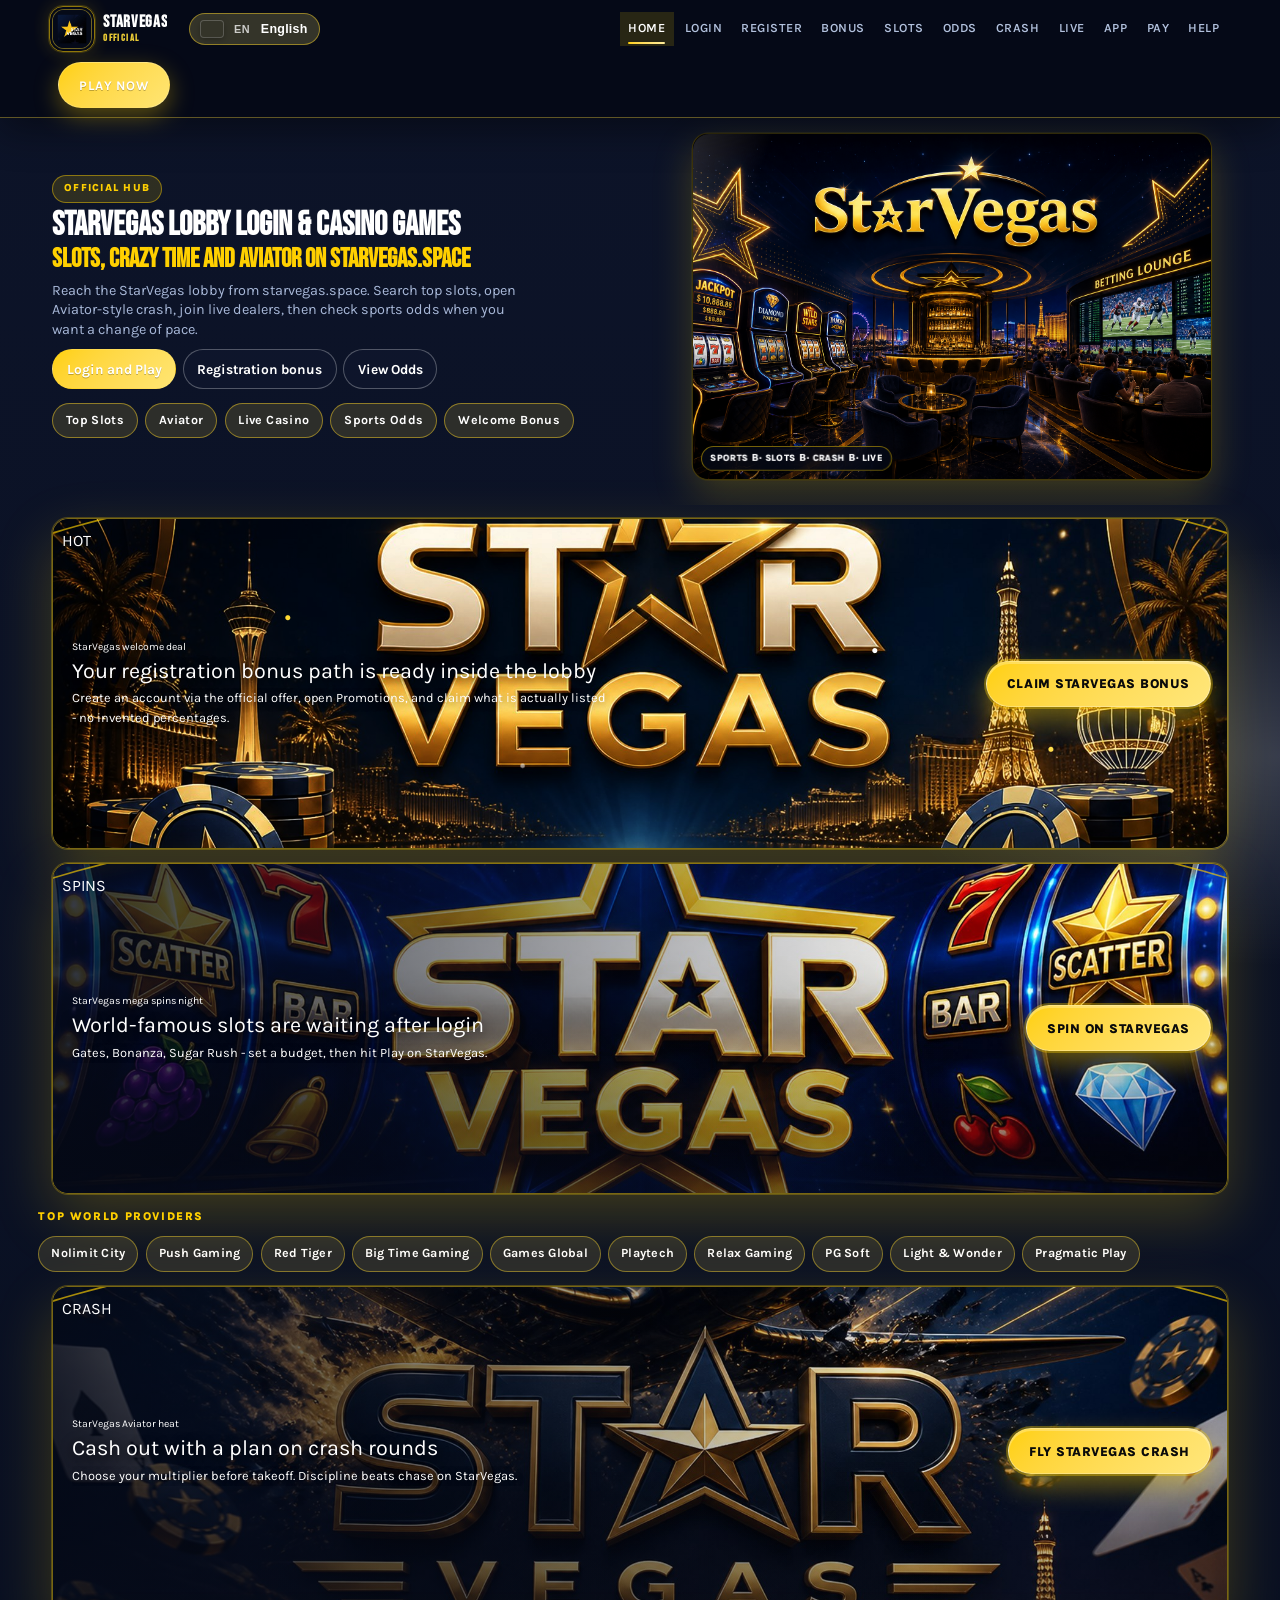
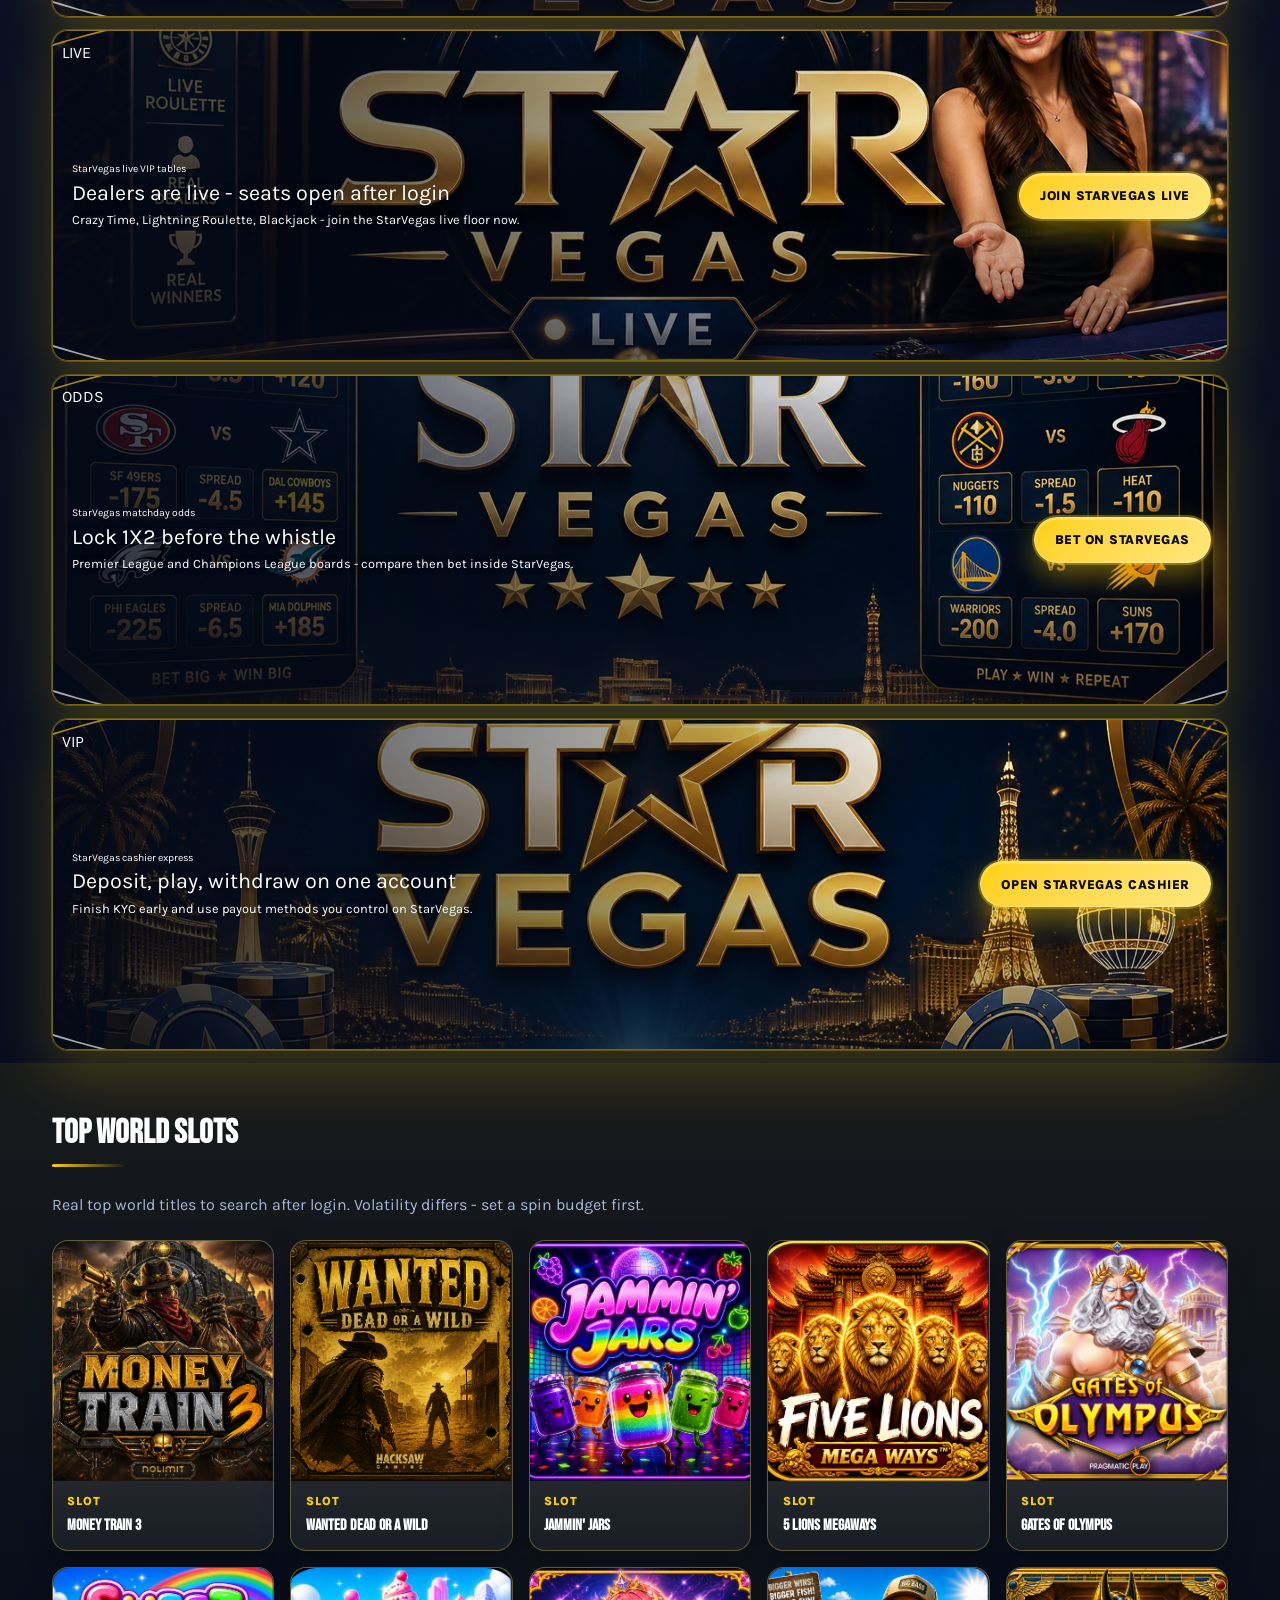
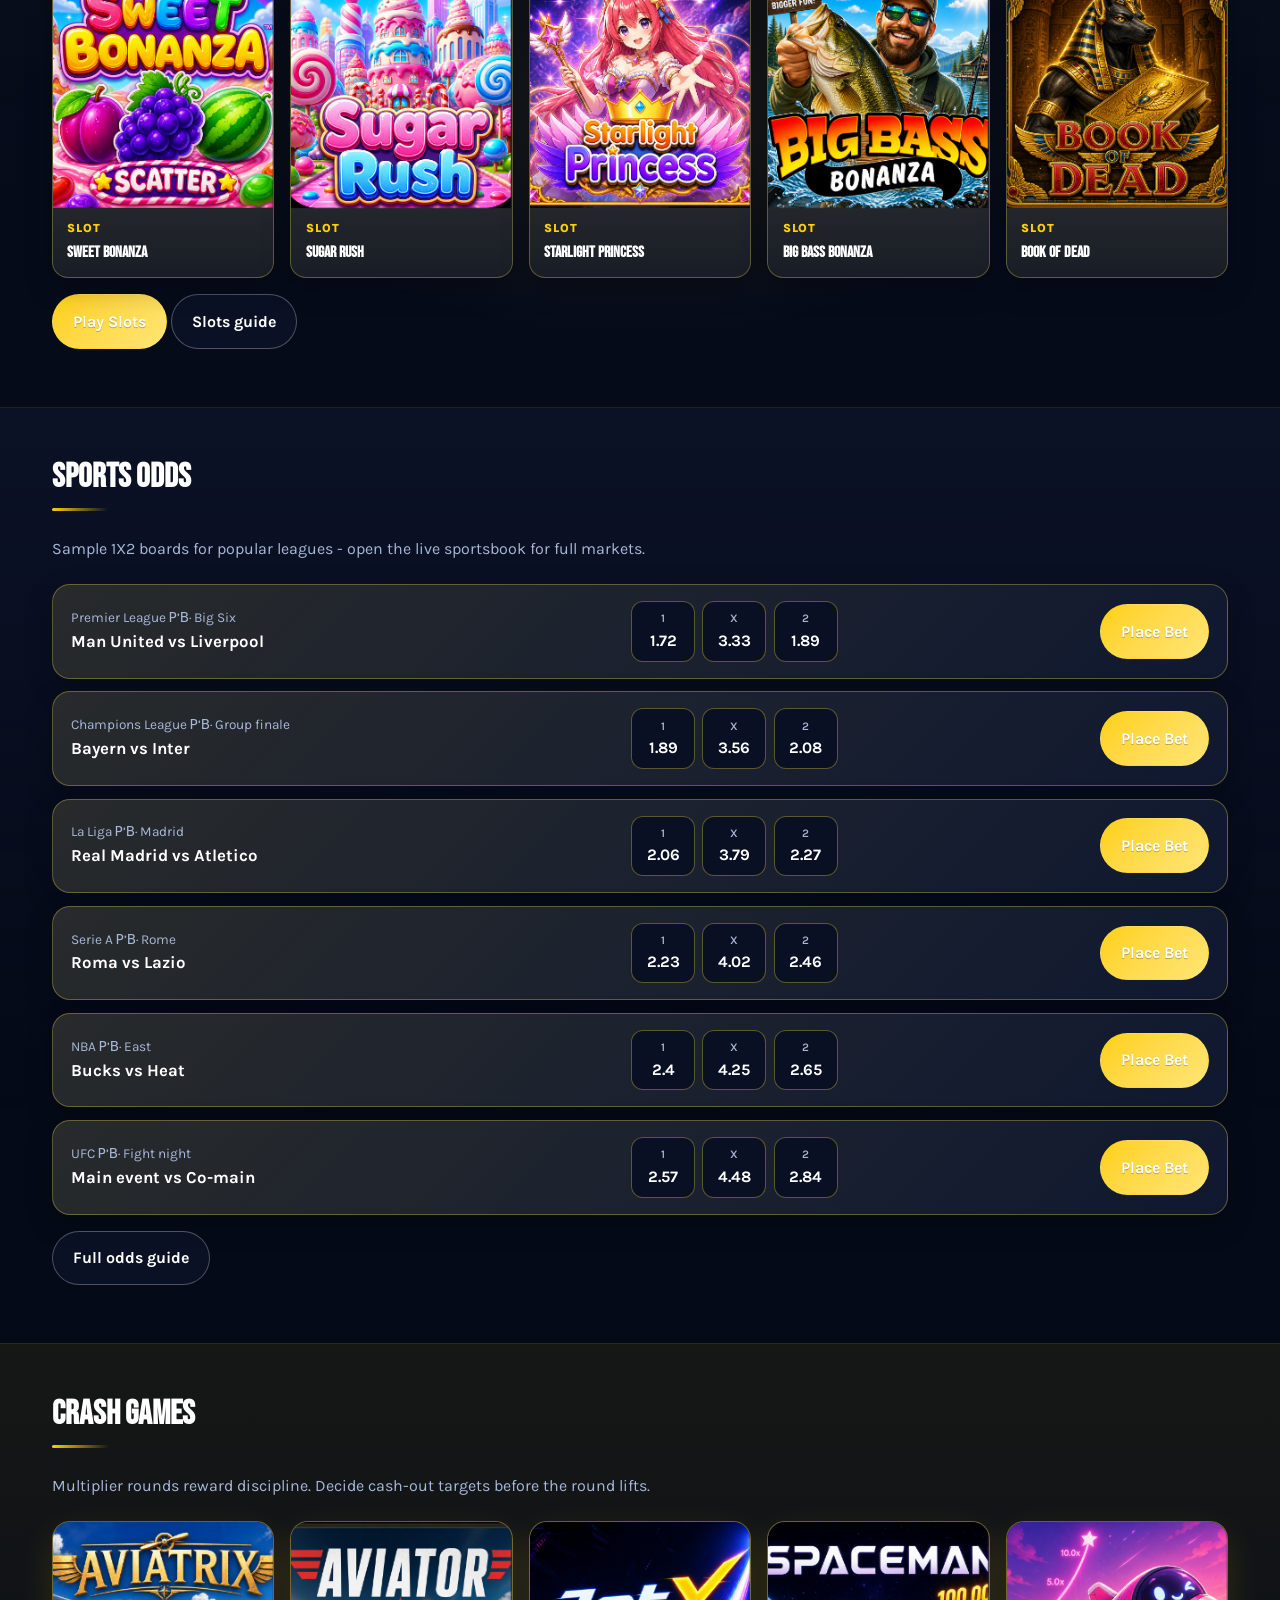
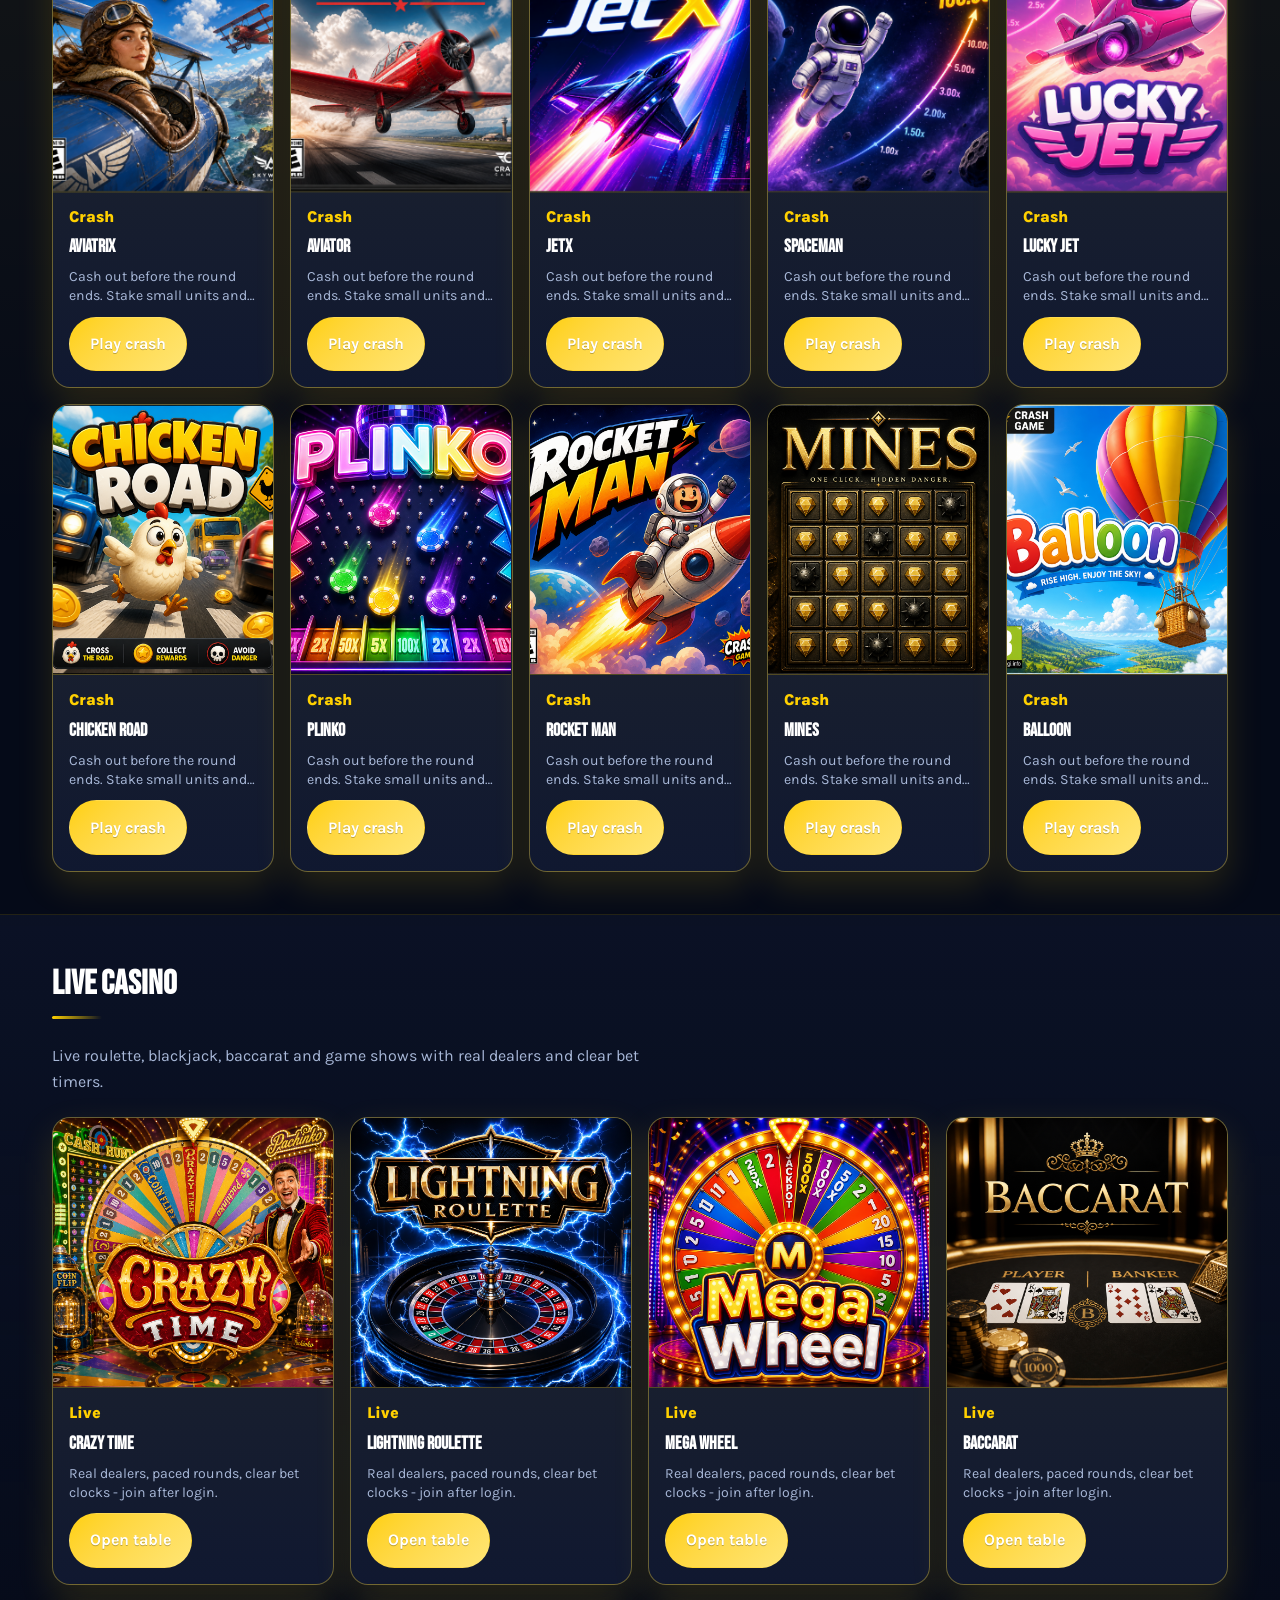
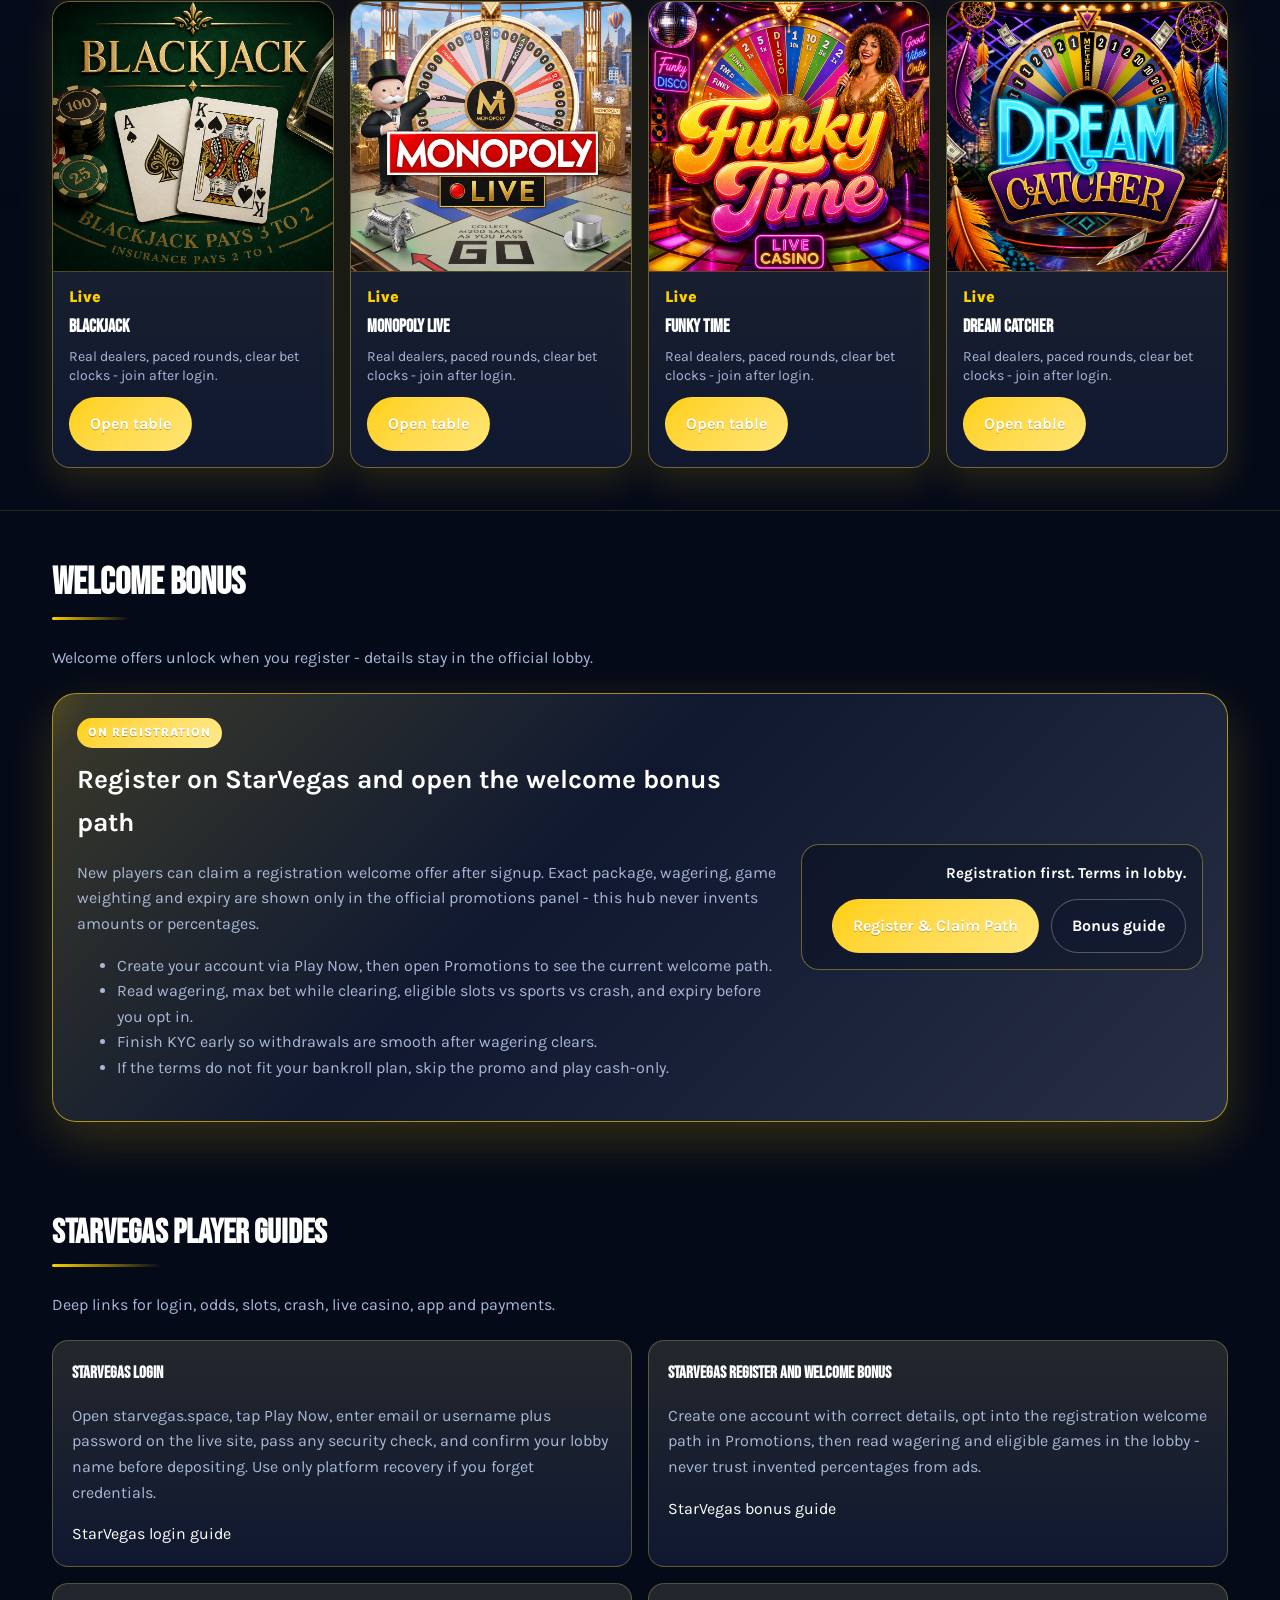
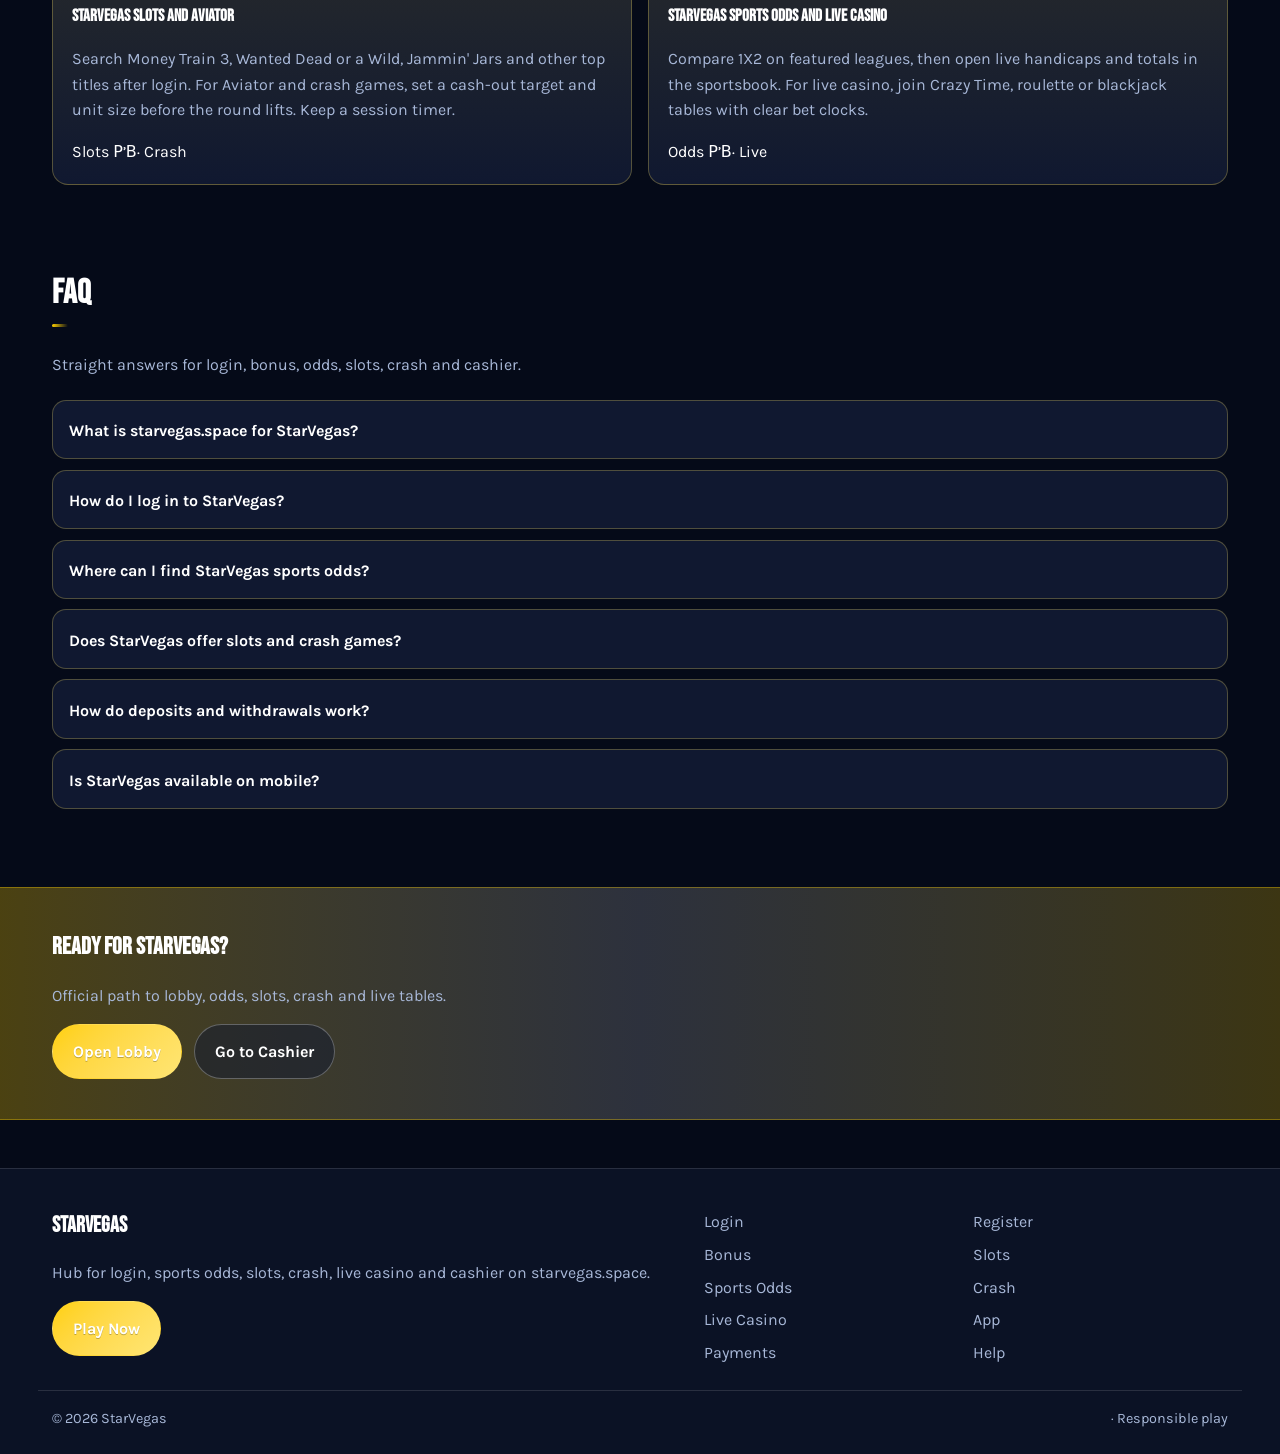
==== index.html @ f19e1015 "Launch StarVegas hub on starvegas.space" ====
<!DOCTYPE html>
<html lang="en">
<head>
<meta charset="utf-8">
<meta name="viewport" content="width=device-width, initial-scale=1">
<title>StarVegas Login, Slots, Live Casino &amp; Aviator | starvegas.space</title>
<meta name="description" content="StarVegas via starvegas.space: login and register, slots, live casino, Aviator crash, sports odds and cashier path.">
<meta name="keywords" content="StarVegas, StarVegas login, StarVegas register, StarVegas bonus, StarVegas slots, StarVegas Aviator, StarVegas live casino, StarVegas odds, StarVegas app, StarVegas deposit, Money Train 3, Wanted Dead or a Wild, Jammin&#39; Jars, Aviator, crash games, sports betting, starvegas.space">
<meta name="robots" content="index,follow,max-image-preview:large">
<link rel="canonical" href="https://starvegas.space/">
<meta property="og:type" content="website">
<meta property="og:site_name" content="StarVegas">
<meta property="og:title" content="StarVegas Login, Slots, Live Casino &amp; Aviator | starvegas.space">
<meta property="og:description" content="StarVegas via starvegas.space: login and register, slots, live casino, Aviator crash, sports odds and cashier path.">
<meta property="og:url" content="https://starvegas.space/">
<meta property="og:image" content="https://starvegas.space/assets/brand/logo.png">
<meta name="twitter:card" content="summary_large_image">
<meta name="twitter:title" content="StarVegas Login, Slots, Live Casino &amp; Aviator | starvegas.space">
<meta name="twitter:description" content="StarVegas via starvegas.space: login and register, slots, live casino, Aviator crash, sports odds and cashier path.">
<meta name="twitter:image" content="https://starvegas.space/assets/brand/logo.png">
<link rel="icon" href="/favicon.ico" sizes="any">
<link rel="icon" type="image/png" sizes="48x48" href="/favicon-48x48.png">
<link rel="icon" type="image/png" sizes="96x96" href="/favicon-96x96.png">
<link rel="icon" type="image/png" sizes="192x192" href="/favicon-192x192.png">
<link rel="apple-touch-icon" sizes="180x180" href="/apple-touch-icon.png">
<link rel="manifest" href="/site.webmanifest">
<link rel="preconnect" href="https://fonts.googleapis.com">
<link rel="preconnect" href="https://fonts.gstatic.com" crossorigin>
<link href="https://fonts.googleapis.com/css2?family=Bebas+Neue:wght@600;700&family=Karla:wght@400;600;700&display=swap" rel="stylesheet">
<link rel="stylesheet" href="/css/styles.css">
<link rel="stylesheet" href="/css/i18n.css">
<script type="application/ld+json">{"@context":"https://schema.org","@type":"FAQPage","url":"https://starvegas.space/","mainEntity":[{"@type":"Question","name":"What is starvegas.space for StarVegas?","acceptedAnswer":{"@type":"Answer","text":"starvegas.space is the SEO hub for StarVegas login, sports odds, slots, crash games, live casino and cashier. Tap Play Now and confirm you land on the live StarVegas platform."}},{"@type":"Question","name":"How do I log in to StarVegas?","acceptedAnswer":{"@type":"Answer","text":"Open Play Now from starvegas.space, enter your registered email or username and password on the live site, complete any security check, then confirm your account name appears in the lobby header."}},{"@type":"Question","name":"Where can I find StarVegas sports odds?","acceptedAnswer":{"@type":"Answer","text":"Use the sports / odds section on this hub, then continue to the live StarVegas sportsbook for 1X2, handicaps, totals and in-play markets across major leagues."}},{"@type":"Question","name":"Does StarVegas offer slots and crash games?","acceptedAnswer":{"@type":"Answer","text":"Yes. Popular slots and crash titles are highlighted here so you can jump straight into the lobby catalog after login. Set a session budget before spinning."}},{"@type":"Question","name":"How do deposits and withdrawals work?","acceptedAnswer":{"@type":"Answer","text":"Fund via the cashier after login, complete KYC early if prompted, and use the same methods for withdrawals. Keep billing details consistent with your profile."}},{"@type":"Question","name":"Is StarVegas available on mobile?","acceptedAnswer":{"@type":"Answer","text":"One account works on phone and desktop browsers. Prefer a stable connection, avoid shared devices, and log out after cash sessions on borrowed phones."}}]}</script>
</head>
<body class="layout-3 home">
<header class="site-header" id="siteHeader">
<div class="wrap header-bar">
<a class="brand" href="/" aria-label="StarVegas home">
<span class="brand-mark"><img src="/assets/brand/logo.png" alt="StarVegas logo" width="40" height="40"></span>
<span class="brand-copy"><span class="brand-name">StarVegas</span><span class="brand-tag">Official</span></span>
</a>
<button class="nav-toggle" id="navToggle" aria-expanded="false" aria-controls="siteNav" type="button" aria-label="Open menu"><span></span><span></span><span></span></button>
<nav class="site-nav" id="siteNav" aria-label="Primary"><a class="nav-link is-active" href="/">Home</a><a class="nav-link" href="/svegas-login.html">Login</a><a class="nav-link" href="/svegas-register.html">Register</a><a class="nav-link" href="/svegas-bonus.html">Bonus</a><a class="nav-link" href="/svegas-slots.html">Slots</a><a class="nav-link" href="/svegas-odds.html">Odds</a><a class="nav-link" href="/svegas-crash.html">Crash</a><a class="nav-link" href="/svegas-live.html">Live</a><a class="nav-link" href="/svegas-app.html">App</a><a class="nav-link" href="/svegas-pay.html">Pay</a><a class="nav-link" href="/svegas-help.html">Help</a></nav>
<a class="btn btn-accent header-cta" href="https://martell888.online/1cmG5Ldh?sub_id_1=starvegas.space" rel="nofollow sponsored noopener" target="_blank">Play Now</a>
</div>
</header>
<section class="hero"><div class="wrap"><div class="hero-shell">
<div class="hero-copy reveal">
<div class="eyebrow eyebrow-pill">Official hub</div>
<h1>StarVegas Lobby Login &amp; Casino Games<span>Slots, Crazy Time and Aviator on starvegas.space</span></h1>
<p class="lead">Reach the StarVegas lobby from starvegas.space. Search top slots, open Aviator-style crash, join live dealers, then check sports odds when you want a change of pace.</p>
<div class="cta-row">
<a class="btn btn-accent" href="https://martell888.online/1cmG5Ldh?sub_id_1=starvegas.space" rel="nofollow sponsored noopener" target="_blank">Login and Play</a>
<a class="btn btn-ghost" href="/svegas-bonus.html">Registration bonus</a>
<a class="btn btn-ghost" href="/svegas-odds.html">View Odds</a>
</div>
<div class="hero-chips" aria-label="Quick links">
<a class="chip chip-hot" href="#slots">Top Slots</a>
<a class="chip chip-hot" href="#crash">Aviator</a>
<a class="chip chip-hot" href="#live">Live Casino</a>
<a class="chip chip-hot" href="#odds">Sports Odds</a>
<a class="chip chip-hot" href="#bonus">Welcome Bonus</a>
</div>
</div>
<div class="hero-visual hero-stage reveal" aria-label="StarVegas sports and betting">
<div class="hero-glow" aria-hidden="true"></div>
<img class="hero-img" src="/assets/hero.jpg" alt="StarVegas sports betting and casino" width="768" height="1024" loading="eager">
<div class="hero-shine" aria-hidden="true"></div>
<div class="hero-badge">Sports В· Slots В· Crash В· Live</div>
</div>
</div></div></section>
<div class="wrap"><a class="promo-fx promo-jackpot reveal" href="https://martell888.online/1cmG5Ldh?sub_id_1=starvegas.space" rel="nofollow sponsored noopener" target="_blank">
<span class="promo-badge">HOT</span>
<span class="promo-fx-glow" aria-hidden="true"></span>
<span class="promo-fx-scan" aria-hidden="true"></span>
<span class="promo-fx-particles" aria-hidden="true"></span>
<span class="promo-fx-rays" aria-hidden="true"></span>
<span class="promo-fx-ring" aria-hidden="true"></span>
<div class="promo-media"><img src="/assets/promo/promo-bonus.jpg" alt="StarVegas promo" width="960" height="540" loading="lazy"></div>
<div class="promo-copy"><span class="promo-kicker">StarVegas welcome deal</span><div class="promo-title">Your registration bonus path is ready inside the lobby</div><p class="promo-sub">Create an account via the official offer, open Promotions, and claim what is actually listed - no invented percentages.</p></div>
<span class="promo-cta"><span class="promo-cta-shine" aria-hidden="true"></span><span class="promo-cta-label">Claim StarVegas bonus</span></span>
</a></div>
<div class="wrap"><a class="promo-fx promo-neon reveal" href="https://martell888.online/1cmG5Ldh?sub_id_1=starvegas.space" rel="nofollow sponsored noopener" target="_blank">
<span class="promo-badge">SPINS</span>
<span class="promo-fx-glow" aria-hidden="true"></span>
<span class="promo-fx-scan" aria-hidden="true"></span>
<span class="promo-fx-particles" aria-hidden="true"></span>
<span class="promo-fx-rays" aria-hidden="true"></span>
<span class="promo-fx-ring" aria-hidden="true"></span>
<div class="promo-media"><img src="/assets/promo/promo-slots.jpg" alt="StarVegas promo" width="960" height="540" loading="lazy"></div>
<div class="promo-copy"><span class="promo-kicker">StarVegas mega spins night</span><div class="promo-title">World-famous slots are waiting after login</div><p class="promo-sub">Gates, Bonanza, Sugar Rush - set a budget, then hit Play on StarVegas.</p></div>
<span class="promo-cta"><span class="promo-cta-shine" aria-hidden="true"></span><span class="promo-cta-label">Spin on StarVegas</span></span>
</a></div>
<div class="providers-block reveal"><div class="providers-label">Top world providers</div><div class="providers-strip"><a class="provider-chip" href="https://martell888.online/1cmG5Ldh?sub_id_1=starvegas.space" rel="nofollow sponsored noopener" target="_blank">Nolimit City</a><a class="provider-chip" href="https://martell888.online/1cmG5Ldh?sub_id_1=starvegas.space" rel="nofollow sponsored noopener" target="_blank">Push Gaming</a><a class="provider-chip" href="https://martell888.online/1cmG5Ldh?sub_id_1=starvegas.space" rel="nofollow sponsored noopener" target="_blank">Red Tiger</a><a class="provider-chip" href="https://martell888.online/1cmG5Ldh?sub_id_1=starvegas.space" rel="nofollow sponsored noopener" target="_blank">Big Time Gaming</a><a class="provider-chip" href="https://martell888.online/1cmG5Ldh?sub_id_1=starvegas.space" rel="nofollow sponsored noopener" target="_blank">Games Global</a><a class="provider-chip" href="https://martell888.online/1cmG5Ldh?sub_id_1=starvegas.space" rel="nofollow sponsored noopener" target="_blank">Playtech</a><a class="provider-chip" href="https://martell888.online/1cmG5Ldh?sub_id_1=starvegas.space" rel="nofollow sponsored noopener" target="_blank">Relax Gaming</a><a class="provider-chip" href="https://martell888.online/1cmG5Ldh?sub_id_1=starvegas.space" rel="nofollow sponsored noopener" target="_blank">PG Soft</a><a class="provider-chip" href="https://martell888.online/1cmG5Ldh?sub_id_1=starvegas.space" rel="nofollow sponsored noopener" target="_blank">Light &amp; Wonder</a><a class="provider-chip" href="https://martell888.online/1cmG5Ldh?sub_id_1=starvegas.space" rel="nofollow sponsored noopener" target="_blank">Pragmatic Play</a></div></div>
<div class="wrap"><a class="promo-fx promo-flame reveal" href="https://martell888.online/1cmG5Ldh?sub_id_1=starvegas.space" rel="nofollow sponsored noopener" target="_blank">
<span class="promo-badge">CRASH</span>
<span class="promo-fx-glow" aria-hidden="true"></span>
<span class="promo-fx-scan" aria-hidden="true"></span>
<span class="promo-fx-particles" aria-hidden="true"></span>
<span class="promo-fx-rays" aria-hidden="true"></span>
<span class="promo-fx-ring" aria-hidden="true"></span>
<div class="promo-media"><img src="/assets/promo/promo-crash.jpg" alt="StarVegas promo" width="960" height="540" loading="lazy"></div>
<div class="promo-copy"><span class="promo-kicker">StarVegas Aviator heat</span><div class="promo-title">Cash out with a plan on crash rounds</div><p class="promo-sub">Choose your multiplier before takeoff. Discipline beats chase on StarVegas.</p></div>
<span class="promo-cta"><span class="promo-cta-shine" aria-hidden="true"></span><span class="promo-cta-label">Fly StarVegas crash</span></span>
</a></div>
<div class="wrap"><a class="promo-fx promo-roulette reveal" href="https://martell888.online/1cmG5Ldh?sub_id_1=starvegas.space" rel="nofollow sponsored noopener" target="_blank">
<span class="promo-badge">LIVE</span>
<span class="promo-fx-glow" aria-hidden="true"></span>
<span class="promo-fx-scan" aria-hidden="true"></span>
<span class="promo-fx-particles" aria-hidden="true"></span>
<span class="promo-fx-rays" aria-hidden="true"></span>
<span class="promo-fx-ring" aria-hidden="true"></span>
<div class="promo-media"><img src="/assets/promo/promo-live.jpg" alt="StarVegas promo" width="960" height="540" loading="lazy"></div>
<div class="promo-copy"><span class="promo-kicker">StarVegas live VIP tables</span><div class="promo-title">Dealers are live - seats open after login</div><p class="promo-sub">Crazy Time, Lightning Roulette, Blackjack - join the StarVegas live floor now.</p></div>
<span class="promo-cta"><span class="promo-cta-shine" aria-hidden="true"></span><span class="promo-cta-label">Join StarVegas live</span></span>
</a></div>
<div class="wrap"><a class="promo-fx promo-blast reveal" href="https://martell888.online/1cmG5Ldh?sub_id_1=starvegas.space" rel="nofollow sponsored noopener" target="_blank">
<span class="promo-badge">ODDS</span>
<span class="promo-fx-glow" aria-hidden="true"></span>
<span class="promo-fx-scan" aria-hidden="true"></span>
<span class="promo-fx-particles" aria-hidden="true"></span>
<span class="promo-fx-rays" aria-hidden="true"></span>
<span class="promo-fx-ring" aria-hidden="true"></span>
<div class="promo-media"><img src="/assets/promo/promo-odds.jpg" alt="StarVegas promo" width="960" height="540" loading="lazy"></div>
<div class="promo-copy"><span class="promo-kicker">StarVegas matchday odds</span><div class="promo-title">Lock 1X2 before the whistle</div><p class="promo-sub">Premier League and Champions League boards - compare then bet inside StarVegas.</p></div>
<span class="promo-cta"><span class="promo-cta-shine" aria-hidden="true"></span><span class="promo-cta-label">Bet on StarVegas</span></span>
</a></div>
<div class="wrap"><a class="promo-fx promo-vip reveal" href="https://martell888.online/1cmG5Ldh?sub_id_1=starvegas.space" rel="nofollow sponsored noopener" target="_blank">
<span class="promo-badge">VIP</span>
<span class="promo-fx-glow" aria-hidden="true"></span>
<span class="promo-fx-scan" aria-hidden="true"></span>
<span class="promo-fx-particles" aria-hidden="true"></span>
<span class="promo-fx-rays" aria-hidden="true"></span>
<span class="promo-fx-ring" aria-hidden="true"></span>
<div class="promo-media"><img src="/assets/promo/promo-cashier.jpg" alt="StarVegas promo" width="960" height="540" loading="lazy"></div>
<div class="promo-copy"><span class="promo-kicker">StarVegas cashier express</span><div class="promo-title">Deposit, play, withdraw on one account</div><p class="promo-sub">Finish KYC early and use payout methods you control on StarVegas.</p></div>
<span class="promo-cta"><span class="promo-cta-shine" aria-hidden="true"></span><span class="promo-cta-label">Open StarVegas cashier</span></span>
</a></div>
<section class="section section-hot" id="slots"><div class="wrap">
<div class="section-head"><h2>Top World Slots</h2><p class="mute">Real top world titles to search after login. Volatility differs - set a spin budget first.</p></div>
<div class="card-grid"><article class="game-card"><a class="js-offer-card" href="https://martell888.online/1cmG5Ldh?sub_id_1=starvegas.space" rel="nofollow sponsored noopener" target="_blank"><img src="/assets/slots/slot-01.jpg" alt="Money Train 3" width="320" height="240" loading="lazy"><div class="card-meta"><div class="tag">Slot</div><h3>Money Train 3</h3></div></a></article><article class="game-card"><a class="js-offer-card" href="https://martell888.online/1cmG5Ldh?sub_id_1=starvegas.space" rel="nofollow sponsored noopener" target="_blank"><img src="/assets/slots/slot-02.jpg" alt="Wanted Dead or a Wild" width="320" height="240" loading="lazy"><div class="card-meta"><div class="tag">Slot</div><h3>Wanted Dead or a Wild</h3></div></a></article><article class="game-card"><a class="js-offer-card" href="https://martell888.online/1cmG5Ldh?sub_id_1=starvegas.space" rel="nofollow sponsored noopener" target="_blank"><img src="/assets/slots/slot-03.jpg" alt="Jammin&#39; Jars" width="320" height="240" loading="lazy"><div class="card-meta"><div class="tag">Slot</div><h3>Jammin&#39; Jars</h3></div></a></article><article class="game-card"><a class="js-offer-card" href="https://martell888.online/1cmG5Ldh?sub_id_1=starvegas.space" rel="nofollow sponsored noopener" target="_blank"><img src="/assets/slots/slot-04.jpg" alt="5 Lions Megaways" width="320" height="240" loading="lazy"><div class="card-meta"><div class="tag">Slot</div><h3>5 Lions Megaways</h3></div></a></article><article class="game-card"><a class="js-offer-card" href="https://martell888.online/1cmG5Ldh?sub_id_1=starvegas.space" rel="nofollow sponsored noopener" target="_blank"><img src="/assets/slots/slot-05.jpg" alt="Gates of Olympus" width="320" height="240" loading="lazy"><div class="card-meta"><div class="tag">Slot</div><h3>Gates of Olympus</h3></div></a></article><article class="game-card"><a class="js-offer-card" href="https://martell888.online/1cmG5Ldh?sub_id_1=starvegas.space" rel="nofollow sponsored noopener" target="_blank"><img src="/assets/slots/slot-06.jpg" alt="Sweet Bonanza" width="320" height="240" loading="lazy"><div class="card-meta"><div class="tag">Slot</div><h3>Sweet Bonanza</h3></div></a></article><article class="game-card"><a class="js-offer-card" href="https://martell888.online/1cmG5Ldh?sub_id_1=starvegas.space" rel="nofollow sponsored noopener" target="_blank"><img src="/assets/slots/slot-07.jpg" alt="Sugar Rush" width="320" height="240" loading="lazy"><div class="card-meta"><div class="tag">Slot</div><h3>Sugar Rush</h3></div></a></article><article class="game-card"><a class="js-offer-card" href="https://martell888.online/1cmG5Ldh?sub_id_1=starvegas.space" rel="nofollow sponsored noopener" target="_blank"><img src="/assets/slots/slot-08.jpg" alt="Starlight Princess" width="320" height="240" loading="lazy"><div class="card-meta"><div class="tag">Slot</div><h3>Starlight Princess</h3></div></a></article><article class="game-card"><a class="js-offer-card" href="https://martell888.online/1cmG5Ldh?sub_id_1=starvegas.space" rel="nofollow sponsored noopener" target="_blank"><img src="/assets/slots/slot-09.jpg" alt="Big Bass Bonanza" width="320" height="240" loading="lazy"><div class="card-meta"><div class="tag">Slot</div><h3>Big Bass Bonanza</h3></div></a></article><article class="game-card"><a class="js-offer-card" href="https://martell888.online/1cmG5Ldh?sub_id_1=starvegas.space" rel="nofollow sponsored noopener" target="_blank"><img src="/assets/slots/slot-10.jpg" alt="Book of Dead" width="320" height="240" loading="lazy"><div class="card-meta"><div class="tag">Slot</div><h3>Book of Dead</h3></div></a></article></div>
<p style="margin-top:1rem"><a class="btn btn-accent" href="https://martell888.online/1cmG5Ldh?sub_id_1=starvegas.space" rel="nofollow sponsored noopener" target="_blank">Play Slots</a>
<a class="btn btn-ghost" href="/svegas-slots.html">Slots guide</a></p>
</div></section>
<section class="section section-alt" id="odds"><div class="wrap">
<div class="section-head"><h2>Sports Odds</h2><p class="mute">Sample 1X2 boards for popular leagues - open the live sportsbook for full markets.</p></div>
<div class="odds-board"><article class="odds-row">
<div><div class="odds-meta">Premier League Р’В· Big Six</div>
<div class="odds-match">Man United vs Liverpool</div></div>
<div class="odds-prices"><div class="price"><small>1</small>1.72</div><div class="price"><small>X</small>3.33</div><div class="price"><small>2</small>1.89</div></div>
<a class="btn btn-accent" href="https://martell888.online/1cmG5Ldh?sub_id_1=starvegas.space" rel="nofollow sponsored noopener" target="_blank">Place Bet</a>
</article>
<article class="odds-row">
<div><div class="odds-meta">Champions League Р’В· Group finale</div>
<div class="odds-match">Bayern vs Inter</div></div>
<div class="odds-prices"><div class="price"><small>1</small>1.89</div><div class="price"><small>X</small>3.56</div><div class="price"><small>2</small>2.08</div></div>
<a class="btn btn-accent" href="https://martell888.online/1cmG5Ldh?sub_id_1=starvegas.space" rel="nofollow sponsored noopener" target="_blank">Place Bet</a>
</article>
<article class="odds-row">
<div><div class="odds-meta">La Liga Р’В· Madrid</div>
<div class="odds-match">Real Madrid vs Atletico</div></div>
<div class="odds-prices"><div class="price"><small>1</small>2.06</div><div class="price"><small>X</small>3.79</div><div class="price"><small>2</small>2.27</div></div>
<a class="btn btn-accent" href="https://martell888.online/1cmG5Ldh?sub_id_1=starvegas.space" rel="nofollow sponsored noopener" target="_blank">Place Bet</a>
</article>
<article class="odds-row">
<div><div class="odds-meta">Serie A Р’В· Rome</div>
<div class="odds-match">Roma vs Lazio</div></div>
<div class="odds-prices"><div class="price"><small>1</small>2.23</div><div class="price"><small>X</small>4.02</div><div class="price"><small>2</small>2.46</div></div>
<a class="btn btn-accent" href="https://martell888.online/1cmG5Ldh?sub_id_1=starvegas.space" rel="nofollow sponsored noopener" target="_blank">Place Bet</a>
</article>
<article class="odds-row">
<div><div class="odds-meta">NBA Р’В· East</div>
<div class="odds-match">Bucks vs Heat</div></div>
<div class="odds-prices"><div class="price"><small>1</small>2.4</div><div class="price"><small>X</small>4.25</div><div class="price"><small>2</small>2.65</div></div>
<a class="btn btn-accent" href="https://martell888.online/1cmG5Ldh?sub_id_1=starvegas.space" rel="nofollow sponsored noopener" target="_blank">Place Bet</a>
</article>
<article class="odds-row">
<div><div class="odds-meta">UFC Р’В· Fight night</div>
<div class="odds-match">Main event vs Co-main</div></div>
<div class="odds-prices"><div class="price"><small>1</small>2.57</div><div class="price"><small>X</small>4.48</div><div class="price"><small>2</small>2.84</div></div>
<a class="btn btn-accent" href="https://martell888.online/1cmG5Ldh?sub_id_1=starvegas.space" rel="nofollow sponsored noopener" target="_blank">Place Bet</a>
</article></div>
<p style="margin-top:1rem"><a class="btn btn-ghost" href="/svegas-odds.html">Full odds guide</a></p>
</div></section>
<section class="section section-hot" id="crash"><div class="wrap">
<div class="section-head"><h2>Crash Games</h2><p class="mute">Multiplier rounds reward discipline. Decide cash-out targets before the round lifts.</p></div>
<div class="crash-grid"><article class="panel media-panel"><img src="/assets/crash/crash-01.jpg" alt="Aviatrix" width="480" height="270" loading="lazy"><div class="tag">Crash</div><h3>Aviatrix</h3><p class="mute">Cash out before the round ends. Stake small units and define an exit multiplier first.</p><a class="btn btn-accent" href="https://martell888.online/1cmG5Ldh?sub_id_1=starvegas.space" rel="nofollow sponsored noopener" target="_blank">Play crash</a></article><article class="panel media-panel"><img src="/assets/crash/crash-02.jpg" alt="Aviator" width="480" height="270" loading="lazy"><div class="tag">Crash</div><h3>Aviator</h3><p class="mute">Cash out before the round ends. Stake small units and define an exit multiplier first.</p><a class="btn btn-accent" href="https://martell888.online/1cmG5Ldh?sub_id_1=starvegas.space" rel="nofollow sponsored noopener" target="_blank">Play crash</a></article><article class="panel media-panel"><img src="/assets/crash/crash-03.jpg" alt="JetX" width="480" height="270" loading="lazy"><div class="tag">Crash</div><h3>JetX</h3><p class="mute">Cash out before the round ends. Stake small units and define an exit multiplier first.</p><a class="btn btn-accent" href="https://martell888.online/1cmG5Ldh?sub_id_1=starvegas.space" rel="nofollow sponsored noopener" target="_blank">Play crash</a></article><article class="panel media-panel"><img src="/assets/crash/crash-04.jpg" alt="Spaceman" width="480" height="270" loading="lazy"><div class="tag">Crash</div><h3>Spaceman</h3><p class="mute">Cash out before the round ends. Stake small units and define an exit multiplier first.</p><a class="btn btn-accent" href="https://martell888.online/1cmG5Ldh?sub_id_1=starvegas.space" rel="nofollow sponsored noopener" target="_blank">Play crash</a></article><article class="panel media-panel"><img src="/assets/crash/crash-05.jpg" alt="Lucky Jet" width="480" height="270" loading="lazy"><div class="tag">Crash</div><h3>Lucky Jet</h3><p class="mute">Cash out before the round ends. Stake small units and define an exit multiplier first.</p><a class="btn btn-accent" href="https://martell888.online/1cmG5Ldh?sub_id_1=starvegas.space" rel="nofollow sponsored noopener" target="_blank">Play crash</a></article><article class="panel media-panel"><img src="/assets/crash/crash-06.jpg" alt="Chicken Road" width="480" height="270" loading="lazy"><div class="tag">Crash</div><h3>Chicken Road</h3><p class="mute">Cash out before the round ends. Stake small units and define an exit multiplier first.</p><a class="btn btn-accent" href="https://martell888.online/1cmG5Ldh?sub_id_1=starvegas.space" rel="nofollow sponsored noopener" target="_blank">Play crash</a></article><article class="panel media-panel"><img src="/assets/crash/crash-07.jpg" alt="Plinko" width="480" height="270" loading="lazy"><div class="tag">Crash</div><h3>Plinko</h3><p class="mute">Cash out before the round ends. Stake small units and define an exit multiplier first.</p><a class="btn btn-accent" href="https://martell888.online/1cmG5Ldh?sub_id_1=starvegas.space" rel="nofollow sponsored noopener" target="_blank">Play crash</a></article><article class="panel media-panel"><img src="/assets/crash/crash-08.jpg" alt="Rocket Man" width="480" height="270" loading="lazy"><div class="tag">Crash</div><h3>Rocket Man</h3><p class="mute">Cash out before the round ends. Stake small units and define an exit multiplier first.</p><a class="btn btn-accent" href="https://martell888.online/1cmG5Ldh?sub_id_1=starvegas.space" rel="nofollow sponsored noopener" target="_blank">Play crash</a></article><article class="panel media-panel"><img src="/assets/crash/crash-09.jpg" alt="Mines" width="480" height="270" loading="lazy"><div class="tag">Crash</div><h3>Mines</h3><p class="mute">Cash out before the round ends. Stake small units and define an exit multiplier first.</p><a class="btn btn-accent" href="https://martell888.online/1cmG5Ldh?sub_id_1=starvegas.space" rel="nofollow sponsored noopener" target="_blank">Play crash</a></article><article class="panel media-panel"><img src="/assets/crash/crash-10.jpg" alt="Balloon" width="480" height="270" loading="lazy"><div class="tag">Crash</div><h3>Balloon</h3><p class="mute">Cash out before the round ends. Stake small units and define an exit multiplier first.</p><a class="btn btn-accent" href="https://martell888.online/1cmG5Ldh?sub_id_1=starvegas.space" rel="nofollow sponsored noopener" target="_blank">Play crash</a></article></div>
</div></section>
<section class="section section-alt" id="live"><div class="wrap">
<div class="section-head"><h2>Live Casino</h2><p class="mute">Live roulette, blackjack, baccarat and game shows with real dealers and clear bet timers.</p></div>
<div class="live-grid"><article class="panel media-panel"><img src="/assets/live/live-01.jpg" alt="Crazy Time" width="480" height="270" loading="lazy"><div class="tag">Live</div><h3>Crazy Time</h3><p class="mute">Real dealers, paced rounds, clear bet clocks - join after login.</p><a class="btn btn-accent" href="https://martell888.online/1cmG5Ldh?sub_id_1=starvegas.space" rel="nofollow sponsored noopener" target="_blank">Open table</a></article><article class="panel media-panel"><img src="/assets/live/live-02.jpg" alt="Lightning Roulette" width="480" height="270" loading="lazy"><div class="tag">Live</div><h3>Lightning Roulette</h3><p class="mute">Real dealers, paced rounds, clear bet clocks - join after login.</p><a class="btn btn-accent" href="https://martell888.online/1cmG5Ldh?sub_id_1=starvegas.space" rel="nofollow sponsored noopener" target="_blank">Open table</a></article><article class="panel media-panel"><img src="/assets/live/live-03.jpg" alt="Mega Wheel" width="480" height="270" loading="lazy"><div class="tag">Live</div><h3>Mega Wheel</h3><p class="mute">Real dealers, paced rounds, clear bet clocks - join after login.</p><a class="btn btn-accent" href="https://martell888.online/1cmG5Ldh?sub_id_1=starvegas.space" rel="nofollow sponsored noopener" target="_blank">Open table</a></article><article class="panel media-panel"><img src="/assets/live/live-04.jpg" alt="Baccarat" width="480" height="270" loading="lazy"><div class="tag">Live</div><h3>Baccarat</h3><p class="mute">Real dealers, paced rounds, clear bet clocks - join after login.</p><a class="btn btn-accent" href="https://martell888.online/1cmG5Ldh?sub_id_1=starvegas.space" rel="nofollow sponsored noopener" target="_blank">Open table</a></article><article class="panel media-panel"><img src="/assets/live/live-05.jpg" alt="Blackjack" width="480" height="270" loading="lazy"><div class="tag">Live</div><h3>Blackjack</h3><p class="mute">Real dealers, paced rounds, clear bet clocks - join after login.</p><a class="btn btn-accent" href="https://martell888.online/1cmG5Ldh?sub_id_1=starvegas.space" rel="nofollow sponsored noopener" target="_blank">Open table</a></article><article class="panel media-panel"><img src="/assets/live/live-06.jpg" alt="Monopoly Live" width="480" height="270" loading="lazy"><div class="tag">Live</div><h3>Monopoly Live</h3><p class="mute">Real dealers, paced rounds, clear bet clocks - join after login.</p><a class="btn btn-accent" href="https://martell888.online/1cmG5Ldh?sub_id_1=starvegas.space" rel="nofollow sponsored noopener" target="_blank">Open table</a></article><article class="panel media-panel"><img src="/assets/live/live-07.jpg" alt="Funky Time" width="480" height="270" loading="lazy"><div class="tag">Live</div><h3>Funky Time</h3><p class="mute">Real dealers, paced rounds, clear bet clocks - join after login.</p><a class="btn btn-accent" href="https://martell888.online/1cmG5Ldh?sub_id_1=starvegas.space" rel="nofollow sponsored noopener" target="_blank">Open table</a></article><article class="panel media-panel"><img src="/assets/live/live-08.jpg" alt="Dream Catcher" width="480" height="270" loading="lazy"><div class="tag">Live</div><h3>Dream Catcher</h3><p class="mute">Real dealers, paced rounds, clear bet clocks - join after login.</p><a class="btn btn-accent" href="https://martell888.online/1cmG5Ldh?sub_id_1=starvegas.space" rel="nofollow sponsored noopener" target="_blank">Open table</a></article></div>
</div></section>
<section class="section bonus-spotlight" id="bonus"><div class="wrap">
<div class="section-head"><h2>Welcome Bonus</h2><p class="mute">Welcome offers unlock when you register - details stay in the official lobby.</p></div>
<div class="bonus-box bonus-box-accent"><div>
<div class="bonus-kicker">On registration</div>
<h3>Register on StarVegas and open the welcome bonus path</h3>
<p class="mute">New players can claim a registration welcome offer after signup. Exact package, wagering, game weighting and expiry are shown only in the official promotions panel - this hub never invents amounts or percentages.</p>
<ul class="mute">
<li>Create your account via Play Now, then open Promotions to see the current welcome path.</li>
<li>Read wagering, max bet while clearing, eligible slots vs sports vs crash, and expiry before you opt in.</li>
<li>Finish KYC early so withdrawals are smooth after wagering clears.</li>
<li>If the terms do not fit your bankroll plan, skip the promo and play cash-only.</li>
</ul>
</div>
<div class="bonus-cta-panel">
<p class="bonus-cta-note">Registration first. Terms in lobby.</p>
<div class="cta-row" style="justify-content:flex-end">
<a class="btn btn-accent" href="https://martell888.online/1cmG5Ldh?sub_id_1=starvegas.space" rel="nofollow sponsored noopener" target="_blank">Register &amp; Claim Path</a>
<a class="btn btn-ghost" href="/svegas-bonus.html">Bonus guide</a>
</div>
</div></div></div></section>
<section class="section" id="seo"><div class="wrap">
<div class="section-head"><h2>StarVegas player guides</h2><p class="mute">Deep links for login, odds, slots, crash, live casino, app and payments.</p></div>
<div class="seo-stack"><article class="seo-card"><h3>StarVegas login</h3><p class="mute">Open starvegas.space, tap Play Now, enter email or username plus password on the live site, pass any security check, and confirm your lobby name before depositing. Use only platform recovery if you forget credentials.</p><a href="/svegas-login.html">StarVegas login guide</a></article>
<article class="seo-card"><h3>StarVegas register and welcome bonus</h3><p class="mute">Create one account with correct details, opt into the registration welcome path in Promotions, then read wagering and eligible games in the lobby - never trust invented percentages from ads.</p><a href="/svegas-bonus.html">StarVegas bonus guide</a></article>
<article class="seo-card"><h3>StarVegas slots and Aviator</h3><p class="mute">Search Money Train 3, Wanted Dead or a Wild, Jammin' Jars and other top titles after login. For Aviator and crash games, set a cash-out target and unit size before the round lifts. Keep a session timer.</p><a href="/svegas-slots.html">Slots</a> Р’В· <a href="/svegas-crash.html">Crash</a></article>
<article class="seo-card"><h3>StarVegas sports odds and live casino</h3><p class="mute">Compare 1X2 on featured leagues, then open live handicaps and totals in the sportsbook. For live casino, join Crazy Time, roulette or blackjack tables with clear bet clocks.</p><a href="/svegas-odds.html">Odds</a> Р’В· <a href="/svegas-live.html">Live</a></article></div>
</div></section>
<section class="faq wrap" id="faq"><div class="section-head"><h2>FAQ</h2><p class="mute">Straight answers for login, bonus, odds, slots, crash and cashier.</p></div><div class="faq-list"><details class="faq-item"><summary>What is starvegas.space for StarVegas?</summary><p>starvegas.space is the SEO hub for StarVegas login, sports odds, slots, crash games, live casino and cashier. Tap Play Now and confirm you land on the live StarVegas platform.</p></details><details class="faq-item"><summary>How do I log in to StarVegas?</summary><p>Open Play Now from starvegas.space, enter your registered email or username and password on the live site, complete any security check, then confirm your account name appears in the lobby header.</p></details><details class="faq-item"><summary>Where can I find StarVegas sports odds?</summary><p>Use the sports / odds section on this hub, then continue to the live StarVegas sportsbook for 1X2, handicaps, totals and in-play markets across major leagues.</p></details><details class="faq-item"><summary>Does StarVegas offer slots and crash games?</summary><p>Yes. Popular slots and crash titles are highlighted here so you can jump straight into the lobby catalog after login. Set a session budget before spinning.</p></details><details class="faq-item"><summary>How do deposits and withdrawals work?</summary><p>Fund via the cashier after login, complete KYC early if prompted, and use the same methods for withdrawals. Keep billing details consistent with your profile.</p></details><details class="faq-item"><summary>Is StarVegas available on mobile?</summary><p>One account works on phone and desktop browsers. Prefer a stable connection, avoid shared devices, and log out after cash sessions on borrowed phones.</p></details></div></section>
<section class="cta-band"><div class="wrap cta-inner">
<h2>Ready for StarVegas?</h2>
<p class="mute">Official path to lobby, odds, slots, crash and live tables.</p>
<div class="cta-row">
<a class="btn btn-accent" href="https://martell888.online/1cmG5Ldh?sub_id_1=starvegas.space" rel="nofollow sponsored noopener" target="_blank">Open Lobby</a>
<a class="btn btn-ghost" href="https://martell888.online/1cmG5Ldh?sub_id_1=starvegas.space" rel="nofollow sponsored noopener" target="_blank">Go to Cashier</a>
</div></div></section>
<footer class="site-footer">
<div class="wrap footer-grid">
<div>
<div class="footer-brand">StarVegas</div>
<p class="mute">Hub for login, sports odds, slots, crash, live casino and cashier on starvegas.space.</p>
<a class="btn btn-accent" href="https://martell888.online/1cmG5Ldh?sub_id_1=starvegas.space" rel="nofollow sponsored noopener" target="_blank">Play Now</a>
</div>
<div class="footer-links"><a href="/svegas-login.html">Login</a><a href="/svegas-register.html">Register</a><a href="/svegas-bonus.html">Bonus</a><a href="/svegas-slots.html">Slots</a><a href="/svegas-odds.html">Sports Odds</a><a href="/svegas-crash.html">Crash</a><a href="/svegas-live.html">Live Casino</a><a href="/svegas-app.html">App</a><a href="/svegas-pay.html">Payments</a><a href="/svegas-help.html">Help</a></div>
</div>
<div class="wrap footer-base"><span>&copy; 2026 StarVegas</span><span> &middot; Responsible play</span></div>
</footer>
<script src="/js/main.js"></script>
<script src="/js/i18n-dict.js"></script>
<script src="/js/i18n.js"></script>
</body>
</html>
---- css/styles.css ----
:root{
--bg:#050A18;--surface:#101830;--text:#FFFFFF;--mute:#A8B8D8;
--accent:#FFD000;--accent2:#FFFFFF;
--font-display:'Bebas Neue',Georgia,serif;--font-body:'Karla',system-ui,sans-serif;
--radius:18px;--line:color-mix(in srgb,var(--text) 12%,transparent);
--shadow:0 18px 50px color-mix(in srgb,#000 45%,transparent);
}
*{box-sizing:border-box}html{scroll-behavior:smooth}
body{margin:0;font-family:var(--font-body);color:var(--text);line-height:1.6;min-height:100vh;background:
radial-gradient(1100px 500px at 10% -10%,color-mix(in srgb,var(--accent) 16%,transparent),transparent 55%),
radial-gradient(900px 420px at 100% 0%,color-mix(in srgb,var(--accent2) 14%,transparent),transparent 50%),
linear-gradient(180deg,color-mix(in srgb,var(--surface) 55%,var(--bg)),var(--bg) 38%,var(--bg))}
img{max-width:100%;display:block}a{color:inherit;text-decoration:none}
.wrap{width:min(1120px,92%);margin:0 auto}.mute{color:var(--mute)}
.site-header{position:sticky;top:0;z-index:50;backdrop-filter:blur(10px);background:color-mix(in srgb,var(--bg) 55%,transparent);border-bottom:1px solid transparent;transition:.25s ease}
.site-header.is-solid{background:color-mix(in srgb,var(--bg) 92%,transparent);border-bottom-color:var(--line);box-shadow:0 8px 30px color-mix(in srgb,#000 25%,transparent)}
.header-inner{display:flex;align-items:center;gap:1rem;min-height:72px}
.brand{display:flex;align-items:center;gap:.7rem;font-family:var(--font-display);font-weight:700}
.brand img{width:44px;height:44px;object-fit:cover;border-radius:10px;border:1px solid var(--line);background:var(--surface)}
.site-nav{display:none;gap:.15rem;flex-wrap:wrap}
.nav-link{padding:.45rem .7rem;border-radius:999px;color:var(--mute);font-size:.92rem}
.nav-link:hover,.nav-link.is-active{color:var(--text);background:color-mix(in srgb,var(--accent) 14%,transparent)}
.nav-toggle{margin-left:auto;background:var(--surface);border:1px solid var(--line);color:var(--text);border-radius:999px;padding:.45rem .9rem;cursor:pointer}
.header-cta{display:none}
@media(min-width:980px){.nav-toggle{display:none}.site-nav{display:flex;margin-left:auto}.header-cta{display:inline-flex;margin-left:.4rem}}
body.nav-open .site-nav{display:flex}
.btn{display:inline-flex;align-items:center;justify-content:center;gap:.4rem;padding:.85rem 1.25rem;border-radius:999px;font-weight:700;border:1px solid transparent;transition:.2s ease}
.btn-accent{background:linear-gradient(135deg,var(--accent),color-mix(in srgb,var(--accent2) 45%,var(--accent)));color:#fff;text-shadow:0 1px 0 color-mix(in srgb,#000 25%,transparent)}
.btn-accent:hover{filter:brightness(1.06);transform:translateY(-1px)}
.btn-ghost{border-color:color-mix(in srgb,var(--text) 28%,transparent);color:var(--text);background:color-mix(in srgb,var(--surface) 50%,transparent)}
.btn-ghost:hover{border-color:var(--accent);color:var(--accent)}
.hero{padding:0}.hero-band{background:linear-gradient(105deg,color-mix(in srgb,var(--accent) 18%,transparent),transparent 55%);padding:4.8rem 0 3rem;border-bottom:1px solid color-mix(in srgb,var(--accent) 35%,transparent)}.hero-grid{display:grid;gap:1.75rem}@media(min-width:880px){.hero-grid{grid-template-columns:1fr 320px}}.hero-visual{border-radius:999px 18px 999px 18px;aspect-ratio:1}
.eyebrow{display:inline-block;font-size:.68rem;letter-spacing:.12em;text-transform:uppercase;color:var(--accent2);margin-bottom:.35rem}
.hero h1{font-family:var(--font-display);font-size:clamp(1.25rem,2.2vw,1.7rem);line-height:1.12;margin:0 0 .5rem;font-weight:700}
.hero h1 span{display:block;color:color-mix(in srgb,var(--accent) 85%,var(--text))}
.lead{font-size:1.08rem;color:var(--mute);max-width:54ch;margin:0 0 1.4rem}
.cta-row{display:flex;flex-wrap:wrap;gap:.75rem}
.hero-visual{background:linear-gradient(145deg,color-mix(in srgb,var(--accent) 35%,var(--surface)),var(--surface) 45%,color-mix(in srgb,var(--accent2) 30%,var(--bg))),repeating-linear-gradient(-28deg,transparent,transparent 12px,color-mix(in srgb,var(--text) 4%,transparent) 12px,color-mix(in srgb,var(--text) 4%,transparent) 13px);border:1px solid var(--line);box-shadow:var(--shadow);position:relative;overflow:hidden;min-height:220px}
.hero-visual::after{content:"";position:absolute;inset:18% 12%;border:1px solid color-mix(in srgb,var(--accent) 40%,transparent);border-radius:inherit;opacity:.7}
.section{padding:3.2rem 0}.section-head{margin-bottom:1.4rem}
.section-head h2{font-family:var(--font-display);font-size:clamp(1.55rem,3vw,2.15rem);margin:0 0 .45rem}
.odds-board{display:grid;gap:.8rem}
.odds-row{display:grid;gap:.7rem;align-items:center;background:color-mix(in srgb,var(--surface) 88%,transparent);border:1px solid var(--line);border-radius:var(--radius);padding:1rem 1.1rem}
@media(min-width:760px){.odds-row{grid-template-columns:1.2fr 1fr auto}}
.odds-meta{font-size:.85rem;color:var(--mute)}.odds-match{font-weight:700;font-size:1.05rem}
.odds-prices{display:flex;gap:.45rem;flex-wrap:wrap}
.price{min-width:64px;text-align:center;padding:.45rem .55rem;border-radius:12px;background:color-mix(in srgb,var(--bg) 70%,transparent);border:1px solid var(--line);font-weight:700}
.price small{display:block;font-weight:600;color:var(--mute);font-size:.72rem}
.card-grid{display:grid;grid-template-columns:repeat(2,1fr);gap:.85rem}
@media(min-width:720px){.card-grid{grid-template-columns:repeat(3,1fr)}}
@media(min-width:980px){.card-grid{grid-template-columns:repeat(5,1fr)}}
.game-card{background:var(--surface);border:1px solid var(--line);border-radius:16px;padding:1rem;min-height:120px;display:flex;flex-direction:column;justify-content:flex-end;position:relative;overflow:hidden}
.game-card::before{content:"";position:absolute;inset:0;background:linear-gradient(160deg,color-mix(in srgb,var(--accent) 22%,transparent),transparent 55%)}
.game-card>*{position:relative;z-index:1}
.game-card h3{margin:0;font-size:.98rem;font-family:var(--font-display)}
.game-card .tag{font-size:.75rem;color:var(--accent2);margin-bottom:.35rem;text-transform:uppercase;letter-spacing:.08em}
.crash-grid,.live-grid{display:grid;gap:.85rem}
@media(min-width:700px){.crash-grid{grid-template-columns:repeat(2,1fr)}.live-grid{grid-template-columns:repeat(3,1fr)}}
@media(min-width:1000px){.crash-grid{grid-template-columns:repeat(3,1fr)}}
.panel{background:linear-gradient(180deg,color-mix(in srgb,var(--surface) 92%,var(--accent)),var(--surface));border:1px solid var(--line);border-radius:var(--radius);padding:1.15rem 1.2rem}
.panel h3{margin:0 0 .35rem;font-family:var(--font-display)}
.bonus-box{display:grid;gap:1.2rem;background:color-mix(in srgb,var(--surface) 90%,transparent);border:1px solid color-mix(in srgb,var(--accent) 35%,var(--line));border-radius:24px;padding:1.5rem}
@media(min-width:860px){.bonus-box{grid-template-columns:1.4fr .8fr;align-items:center}}
.seo-stack{display:grid;gap:1rem}@media(min-width:800px){.seo-stack{grid-template-columns:repeat(2,1fr)}}
.seo-card{padding:1.2rem;border-radius:16px;background:var(--surface);border:1px solid var(--line)}
.seo-card h3{margin:0 0 .5rem;font-size:1.05rem;font-family:var(--font-display)}
.faq-list{display:grid;gap:.65rem}
.faq-item{background:var(--surface);border:1px solid var(--line);border-radius:14px;padding:.2rem 1rem 0}
.faq-item summary{cursor:pointer;font-weight:700;padding:.9rem 0;list-style:none}
.faq-item summary::-webkit-details-marker{display:none}
.faq-item p{margin:0 0 1rem;color:var(--mute)}
.cta-band{margin:2.5rem 0 0;padding:2.5rem 0;background:linear-gradient(90deg,color-mix(in srgb,var(--accent2) 18%,var(--bg)),color-mix(in srgb,var(--accent) 14%,var(--bg)));border-top:1px solid var(--line);border-bottom:1px solid var(--line)}
.cta-inner h2{font-family:var(--font-display);margin:0 0 .5rem}
.page-hero{padding:4.5rem 0 1.75rem;overflow:visible}
.page-hero h1{font-family:var(--font-display);font-size:clamp(1.75rem,3.6vw,2.55rem);line-height:1.22;margin:0 0 .8rem;padding-top:.18em;overflow:visible}
.page-hero h1 em{font-style:normal;color:var(--accent);display:block;font-size:.72em;margin-top:.4rem;line-height:1.25;padding-top:.06em}
.gate{margin:1.2rem 0 0;padding:1rem 1.15rem;border-left:3px solid var(--accent);background:color-mix(in srgb,var(--surface) 80%,transparent);border-radius:0 14px 14px 0}
.chapter-grid{display:grid;gap:1rem}
.chapter{background:var(--surface);border:1px solid var(--line);border-radius:16px;padding:1.15rem 1.2rem}
.chapter-n{font-size:.78rem;letter-spacing:.12em;text-transform:uppercase;color:var(--accent2);margin-bottom:.35rem}
.chapter h3{margin:0 0 .55rem;font-family:var(--font-display);font-size:1.15rem}
.chapter p{margin:.35rem 0;color:var(--mute)}
.chip-row{display:flex;flex-wrap:wrap;gap:.55rem}
.chip{padding:.55rem .9rem;border-radius:999px;border:1px solid var(--line);background:color-mix(in srgb,var(--surface) 80%,transparent);font-size:.92rem}
.chip:hover{border-color:var(--accent);color:var(--accent)}
.related,.chapters,.faq{padding:2.4rem 0}
.site-footer{margin-top:3rem;padding:2.5rem 0 1.5rem;border-top:1px solid var(--line);background:color-mix(in srgb,var(--surface) 55%,var(--bg))}
.footer-grid{display:grid;gap:1.5rem}@media(min-width:800px){.footer-grid{grid-template-columns:1.2fr 1fr}}
.footer-brand{font-family:var(--font-display);font-size:1.35rem;font-weight:700;margin-bottom:.5rem}
.footer-links{display:grid;grid-template-columns:repeat(2,1fr);gap:.45rem .8rem}
.footer-links a{color:var(--mute)}.footer-links a:hover{color:var(--accent)}
.footer-base{display:flex;justify-content:space-between;gap:1rem;flex-wrap:wrap;margin-top:1.5rem;padding-top:1rem;border-top:1px solid var(--line);color:var(--mute);font-size:.9rem}
.layout-3 .hero-visual{outline:1px solid color-mix(in srgb,var(--accent) 25%,transparent);outline-offset:6px}
.promo-rail,.promo-rail-inner,.promo-pill,.promo-text,.promo-link{display:none!important}
.site-header{position:sticky;top:0;z-index:50;background:color-mix(in srgb,var(--bg) 94%,#000);border-bottom:1px solid color-mix(in srgb,var(--accent) 28%,var(--line));box-shadow:0 10px 40px color-mix(in srgb,#000 45%,transparent);backdrop-filter:blur(18px) saturate(1.15)}
.site-header.is-solid{background:color-mix(in srgb,var(--bg) 98%,#000);border-bottom-color:color-mix(in srgb,var(--accent) 40%,var(--line));box-shadow:0 12px 44px color-mix(in srgb,#000 55%,transparent)}
.header-bar,.header-inner{display:grid;grid-template-columns:auto 1fr auto;align-items:center;gap:.85rem;min-height:64px;padding:.55rem 0;position:relative}
.brand{display:flex;align-items:center;gap:.7rem;min-width:0;text-decoration:none}
.brand-mark{position:relative;display:grid;place-items:center;flex:0 0 auto}
.brand-mark::after{content:"";position:absolute;inset:-3px;border-radius:14px;border:1px solid color-mix(in srgb,var(--accent) 65%,transparent);box-shadow:0 0 0 1px color-mix(in srgb,var(--accent) 18%,transparent),0 0 18px color-mix(in srgb,var(--accent) 22%,transparent);opacity:.85}
.brand img,.brand-mark img{width:40px;height:40px;object-fit:cover;border-radius:12px;display:block;border:1px solid color-mix(in srgb,var(--accent) 35%,var(--line));background:var(--surface);position:relative;z-index:1}
.brand-copy{display:flex;flex-direction:column;line-height:1.05;min-width:0;gap:.12rem}
.brand-name{font-family:var(--font-display);font-weight:700;font-size:1.05rem;letter-spacing:.04em;text-transform:uppercase;white-space:nowrap;overflow:hidden;text-overflow:ellipsis;color:var(--text)}
.brand-tag{font-size:.62rem;letter-spacing:.14em;text-transform:uppercase;color:color-mix(in srgb,var(--accent) 75%,var(--mute));font-weight:700}
.site-nav{display:none;align-items:center;justify-content:center;gap:.1rem;flex-wrap:nowrap;min-width:0}
.nav-link{position:relative;padding:.45rem .55rem;border-radius:0;color:color-mix(in srgb,var(--mute) 88%,var(--text));font-size:.78rem;font-weight:600;letter-spacing:.04em;text-transform:uppercase;background:transparent;transition:color .2s ease}
.nav-link:hover{color:var(--text);background:transparent}
.nav-link.is-active{color:var(--text)}
.nav-link.is-active::after,.nav-link:hover::after{content:"";position:absolute;left:.55rem;right:.55rem;bottom:.15rem;height:2px;border-radius:2px;background:linear-gradient(90deg,var(--accent),color-mix(in srgb,var(--accent2) 60%,var(--accent)))}
.nav-toggle{margin-left:auto;width:42px;height:42px;border-radius:12px;border:1px solid color-mix(in srgb,var(--accent) 30%,var(--line));background:color-mix(in srgb,var(--surface) 80%,transparent);display:inline-grid;place-content:center;gap:5px;cursor:pointer;padding:0}
.nav-toggle span{display:block;width:18px;height:2px;border-radius:2px;background:var(--text)}
.header-cta{display:none;padding:.72rem 1.25rem!important;font-size:.82rem!important;letter-spacing:.06em;text-transform:uppercase;border-radius:999px;box-shadow:0 8px 24px color-mix(in srgb,var(--accent) 35%,transparent);border:1px solid color-mix(in srgb,#fff 18%,transparent)!important}
@media(min-width:1100px){.nav-toggle{display:none}.site-nav{display:flex}.header-cta{display:inline-flex}}
@media(max-width:1099px){.header-bar,.header-inner{grid-template-columns:1fr auto auto}.site-nav{display:none}.header-cta{display:inline-flex;padding:.62rem 1rem!important;font-size:.75rem!important}}
body.nav-open .site-nav{display:flex;position:absolute;left:0;right:0;top:calc(100% + 1px);flex-direction:column;align-items:stretch;gap:0;padding:.55rem;background:color-mix(in srgb,var(--bg) 97%,#000);border:1px solid color-mix(in srgb,var(--accent) 28%,var(--line));border-radius:0 0 16px 16px;box-shadow:0 18px 40px color-mix(in srgb,#000 50%,transparent);z-index:60}
body.nav-open .nav-link{padding:.85rem 1rem;border-radius:10px;text-transform:none;letter-spacing:.02em;font-size:.95rem}
body.nav-open .nav-link.is-active,body.nav-open .nav-link:hover{background:color-mix(in srgb,var(--accent) 14%,transparent)}
body.nav-open .nav-link.is-active::after,body.nav-open .nav-link:hover::after{display:none}
@keyframes brandPulse{0%,100%{opacity:.55}50%{opacity:1}}
.hero{padding:.7rem 0 .85rem !important;text-align:left !important}
.hero-band{padding:0 !important;background:transparent !important;border:0 !important}
.hero-shell{display:grid;gap:.85rem;align-items:center;max-width:none;margin:0;justify-items:stretch}
@media(min-width:920px){.hero-shell{grid-template-columns:1.2fr .8fr;gap:1.1rem;min-height:0;max-height:calc(100vh - 88px)}}
.hero-copy{max-width:540px}
.hero .eyebrow{margin-bottom:.28rem !important;font-size:.65rem !important}
.hero h1{font-size:clamp(1.2rem,2vw,1.65rem) !important;line-height:1.12 !important;margin:0 0 .4rem !important}
.hero h1 span{font-size:.8em;margin-top:.15rem}
.hero .lead{font-size:.9rem !important;line-height:1.35 !important;margin:0 0 .65rem !important;display:-webkit-box;-webkit-line-clamp:2;-webkit-box-orient:vertical;overflow:hidden}
.hero .cta-row{gap:.4rem}
.hero .btn{padding:.5rem .85rem;font-size:.86rem}
.nav-link{/* premium nav */}
.btn.btn-sm{padding:.4rem .75rem;font-size:.82rem}
.hero-visual.hero-stage,.hero-stage{clip-path:none !important;outline:none !important;transform:perspective(900px) rotateX(var(--hy,0deg)) rotateY(var(--hx,0deg));--hx:0deg;--hy:0deg;position:relative;isolation:isolate;transform-style:preserve-3d;transition:transform .35s ease;padding:0;background:var(--surface);border:0;box-shadow:none;width:100% !important;max-width:240px;margin-inline:auto;aspect-ratio:3/4;height:auto;min-height:0;max-height:min(300px,calc(100vh - 130px));border-radius:16px;overflow:hidden;display:block}
@media(min-width:920px){.hero-visual.hero-stage,.hero-stage{max-width:min(300px,34vw);width:100% !important;height:auto;max-height:min(380px,calc(100vh - 100px));aspect-ratio:3/4;margin-inline:0;justify-self:end}}
.hero-stage::after{display:none !important}
.hero-glow{position:absolute;inset:-14% -10%;background:radial-gradient(circle at 50% 40%,color-mix(in srgb,var(--accent) 45%,transparent),transparent 62%);filter:blur(18px);animation:glowDrift 5.5s ease-in-out infinite alternate;z-index:0;pointer-events:none}
.hero-img{position:absolute;inset:0;z-index:1;width:100%;height:100%;object-fit:cover;object-position:center top;border-radius:0;border:0;box-shadow:none;aspect-ratio:auto;min-height:0;max-height:none;animation:heroKen 12s ease-in-out infinite alternate;transform-origin:center top;will-change:transform;background:transparent}
.game-card img,.media-panel img{animation:tileKen 9s ease-in-out infinite alternate;transform-origin:center center;will-change:transform}
.page-cover img{animation:tileKen 11s ease-in-out infinite alternate;transform-origin:center center}
@keyframes tileKen{from{transform:scale(1)}to{transform:scale(1.12)}}
@keyframes heroKen{from{transform:scale(1)}to{transform:scale(1.1) translate3d(0,-1.5%,0)}}
@media(min-width:920px){.hero-img{min-height:0;height:100%;width:100%}}
.hero-shine{position:absolute;inset:0;z-index:2;border-radius:inherit;pointer-events:none;overflow:hidden}
.hero-shine::before{content:"";position:absolute;top:-20%;left:-40%;width:45%;height:140%;background:linear-gradient(90deg,transparent,color-mix(in srgb,#fff 22%,transparent),transparent);transform:skewX(-18deg);animation:shineSweep 4.8s ease-in-out infinite}
.hero-badge{position:absolute;left:8px;bottom:8px;z-index:3;padding:.25rem .5rem;border-radius:999px;font-size:.58rem;font-weight:800;letter-spacing:.04em;text-transform:uppercase;background:color-mix(in srgb,var(--bg) 72%,transparent);border:1px solid color-mix(in srgb,var(--accent) 45%,transparent);backdrop-filter:blur(8px)}
@keyframes glowDrift{from{transform:translate3d(-2%,-1%,0) scale(1)}to{transform:translate3d(3%,2%,0) scale(1.08)}}
@keyframes shineSweep{0%,30%{transform:translateX(0) skewX(-18deg);opacity:0}45%{opacity:.55}70%,100%{transform:translateX(320%) skewX(-18deg);opacity:0}}
.bonus-spotlight .section-head h2{font-size:clamp(1.7rem,3.2vw,2.35rem)}
.bonus-box-accent{position:relative;overflow:hidden;border:1px solid color-mix(in srgb,var(--accent) 55%,var(--line));background:
linear-gradient(135deg,color-mix(in srgb,var(--accent) 18%,var(--surface)),var(--surface) 42%,color-mix(in srgb,var(--accent2) 10%,var(--surface)));
box-shadow:0 18px 50px color-mix(in srgb,var(--accent) 18%,transparent)}
.bonus-box-accent::before{content:"";position:absolute;inset:-40% auto auto -20%;width:280px;height:280px;border-radius:50%;background:radial-gradient(circle,color-mix(in srgb,var(--accent) 35%,transparent),transparent 70%);pointer-events:none}
.bonus-kicker{display:inline-flex;align-items:center;gap:.35rem;margin-bottom:.7rem;padding:.35rem .7rem;border-radius:999px;font-size:.75rem;font-weight:800;letter-spacing:.08em;text-transform:uppercase;color:#0a0a0a;background:linear-gradient(135deg,var(--accent),color-mix(in srgb,var(--accent2) 55%,var(--accent)))}
.bonus-box-accent h3{position:relative;z-index:1;font-size:clamp(1.25rem,2.4vw,1.65rem);margin:0 0 .7rem}
.bonus-box-accent p,.bonus-box-accent ul{position:relative;z-index:1}
.bonus-cta-panel{position:relative;z-index:1;display:flex;flex-direction:column;gap:.85rem;align-items:flex-end;justify-content:center;padding:1rem;border-radius:18px;background:color-mix(in srgb,var(--bg) 35%,transparent);border:1px solid color-mix(in srgb,var(--accent) 30%,var(--line))}
.bonus-cta-note{margin:0;font-weight:700;color:var(--text);font-size:.95rem}
.reveal{opacity:0;transform:translateY(18px);transition:opacity .55s ease,transform .55s ease}
.reveal.is-in{opacity:1;transform:none}
.game-card,.media-panel,.odds-row,.bonus-box{opacity:0;transform:translateY(14px);transition:opacity .5s ease,transform .5s ease}
.game-card.is-in,.media-panel.is-in,.odds-row.is-in,.bonus-box.is-in{opacity:1;transform:none}
.game-card{padding:0;min-height:0;justify-content:flex-start}
.game-card::before{display:none}
.game-card a{display:flex;flex-direction:column;height:100%;color:inherit;text-decoration:none}
.game-card img{width:100%;aspect-ratio:16/11;object-fit:cover;border-radius:16px 16px 0 0;display:block;background:var(--surface)}
.game-card .card-meta{padding:.7rem .9rem .9rem}.game-card h3{font-size:.98rem;margin:.15rem 0 0;line-height:1.2}.game-card{border-radius:16px;overflow:hidden;box-shadow:0 10px 28px color-mix(in srgb,#000 28%,transparent)}
.game-card:hover{transform:translateY(-4px);border-color:color-mix(in srgb,var(--accent) 45%,var(--line))}
.game-card.is-in:hover{transform:translateY(-4px)}
.media-panel{padding:0;overflow:hidden;border:1px solid color-mix(in srgb,var(--accent) 28%,var(--line));background:linear-gradient(180deg,color-mix(in srgb,var(--surface) 92%,var(--accent)),var(--surface));box-shadow:0 14px 36px color-mix(in srgb,var(--accent) 14%,transparent)}
.media-panel img{width:100%;aspect-ratio:16/10;object-fit:cover;display:block;border-bottom:1px solid color-mix(in srgb,var(--accent) 25%,transparent)}
.media-panel .tag,.media-panel h3,.media-panel p,.media-panel .btn{margin-left:1rem;margin-right:1rem}
.media-panel .tag{margin-top:.75rem;color:var(--accent)!important;font-weight:800}
.media-panel h3{margin:.2rem 1rem .35rem;font-size:1.15rem}
.media-panel p{margin:0 1rem .7rem;font-size:.88rem;line-height:1.35;display:-webkit-box;-webkit-line-clamp:2;-webkit-box-orient:vertical;overflow:hidden}
.media-panel .btn{margin:0 1rem 1rem;display:inline-flex}
.game-card .tag{color:var(--accent)!important;font-weight:800}
.card-grid{gap:1rem}
.crash-grid,.live-grid{display:grid;gap:1rem;grid-template-columns:repeat(auto-fit,minmax(260px,1fr))}
.page-cover{margin:1.25rem auto 2rem;overflow:hidden;border-radius:18px}
.page-cover img{width:100%;aspect-ratio:16/9;max-height:none;height:auto;object-fit:cover;object-position:center center;border-radius:18px;border:1px solid var(--line);box-shadow:var(--shadow);display:block}

/* HOME ENERGY */
body.home{background:
radial-gradient(900px 480px at 8% -8%,color-mix(in srgb,var(--accent) 28%,transparent),transparent 55%),
radial-gradient(800px 420px at 100% 8%,color-mix(in srgb,var(--accent2) 18%,transparent),transparent 50%),
radial-gradient(700px 380px at 50% 35%,color-mix(in srgb,var(--accent) 8%,transparent),transparent 60%),
linear-gradient(180deg,color-mix(in srgb,var(--surface) 70%,var(--bg)),var(--bg) 42%,var(--bg))}
.eyebrow-pill{display:inline-flex!important;align-items:center;padding:.28rem .7rem;border-radius:999px;border:1px solid color-mix(in srgb,var(--accent) 45%,transparent);background:color-mix(in srgb,var(--accent) 14%,transparent);color:var(--accent)!important;font-weight:800;letter-spacing:.12em}
.hero h1{font-size:clamp(1.45rem,2.6vw,2.05rem)!important;line-height:1.1!important}
.hero h1 span{color:var(--accent)!important;font-weight:700}
.hero-chips{display:flex;flex-wrap:wrap;gap:.45rem;margin-top:.85rem}
.chip-hot{padding:.42rem .8rem;border-radius:999px;border:1px solid color-mix(in srgb,var(--accent) 40%,var(--line));background:color-mix(in srgb,var(--accent) 12%,var(--surface));color:var(--text);font-size:.78rem;font-weight:700;letter-spacing:.03em;transition:.2s ease}
.chip-hot:hover{border-color:var(--accent);background:color-mix(in srgb,var(--accent) 28%,var(--surface));color:#fff;transform:translateY(-1px);box-shadow:0 8px 22px color-mix(in srgb,var(--accent) 25%,transparent)}
.section{padding:2.6rem 0;position:relative}
.section-hot{background:linear-gradient(180deg,color-mix(in srgb,var(--accent) 7%,transparent),transparent 70%)}
.section-alt{background:linear-gradient(180deg,color-mix(in srgb,var(--surface) 55%,transparent),transparent 75%);border-top:1px solid color-mix(in srgb,var(--accent) 12%,transparent);border-bottom:1px solid color-mix(in srgb,var(--accent) 12%,transparent)}
.section-head h2{position:relative;display:inline-block;padding-bottom:.45rem;margin-bottom:.55rem!important}
.section-head h2::after{content:"";position:absolute;left:0;bottom:0;width:min(120px,40%);height:3px;border-radius:3px;background:linear-gradient(90deg,var(--accent),transparent)}
.section-head .mute{max-width:62ch}
.game-card{border:1px solid color-mix(in srgb,var(--accent) 18%,var(--line))!important;background:color-mix(in srgb,var(--surface) 92%,var(--accent));transition:transform .25s ease,border-color .25s ease,box-shadow .25s ease}
.game-card:hover{box-shadow:0 16px 40px color-mix(in srgb,var(--accent) 28%,transparent)!important;border-color:color-mix(in srgb,var(--accent) 55%,var(--line))!important}
.game-card .card-meta{background:linear-gradient(180deg,transparent,color-mix(in srgb,var(--bg) 35%,transparent))}
.odds-row{border-color:color-mix(in srgb,var(--accent) 22%,var(--line))!important;background:linear-gradient(135deg,color-mix(in srgb,var(--accent) 10%,var(--surface)),var(--surface))!important;box-shadow:0 10px 28px color-mix(in srgb,#000 22%,transparent)}
.price{border-color:color-mix(in srgb,var(--accent) 25%,var(--line))!important;background:color-mix(in srgb,var(--bg) 55%,var(--surface))!important}
.price:hover{border-color:var(--accent);color:var(--accent)}
.hero-stage{box-shadow:0 20px 50px color-mix(in srgb,var(--accent) 22%,transparent),0 0 0 1px color-mix(in srgb,var(--accent) 30%,transparent)!important;border-radius:20px!important}
.cta-band{background:linear-gradient(90deg,color-mix(in srgb,var(--accent) 28%,var(--bg)),color-mix(in srgb,var(--accent2) 16%,var(--bg)),color-mix(in srgb,var(--accent) 22%,var(--bg)))!important;border-color:color-mix(in srgb,var(--accent) 35%,transparent)!important}
.seo-card{border-color:color-mix(in srgb,var(--accent) 18%,var(--line));background:linear-gradient(180deg,color-mix(in srgb,var(--accent) 8%,var(--surface)),var(--surface));transition:.2s ease}
.seo-card:hover{border-color:color-mix(in srgb,var(--accent) 45%,var(--line));transform:translateY(-2px)}
.faq-item{border-color:color-mix(in srgb,var(--accent) 16%,var(--line))}
.bonus-kicker{color:#fff!important;text-shadow:0 1px 0 color-mix(in srgb,#000 30%,transparent)}
@media (prefers-reduced-motion:reduce){
.brand-mark::after,.hero-glow,.hero-img,.hero-shine::before,.game-card img,.media-panel img,.page-cover img,.promo-media img{animation:none!important}
.reveal,.game-card,.media-panel,.odds-row,.bonus-box{opacity:1;transform:none}
.hero-stage{transform:none}
}


/* ===== PROVIDERS + PROMO BANNERS ===== */
.providers-block{margin:1.25rem 0 0}
.providers-block .providers-label{font-size:.72rem;font-weight:800;letter-spacing:.14em;text-transform:uppercase;color:var(--accent);margin:0 0 .65rem}
.providers-strip{display:flex;flex-wrap:wrap;gap:.45rem}
.provider-chip{
  display:inline-flex;align-items:center;padding:.42rem .75rem;border-radius:999px;
  border:1px solid color-mix(in srgb,var(--accent) 35%,var(--line));
  background:color-mix(in srgb,var(--surface) 88%,var(--accent));
  color:var(--text);font-size:.78rem;font-weight:700;letter-spacing:.02em;
  transition:transform .35s cubic-bezier(.22,1,.36,1),border-color .3s,box-shadow .35s,background .3s;
}
.provider-chip:hover{
  transform:translateY(-2px);
  border-color:var(--accent);
  box-shadow:0 10px 24px color-mix(in srgb,var(--accent) 28%,transparent);
  background:color-mix(in srgb,var(--accent) 18%,var(--surface));
  color:#fff;
}

.promo-banner{
  display:flex;flex-wrap:wrap;align-items:center;justify-content:space-between;gap:1rem;
  margin:1.35rem auto;padding:1.05rem 1.25rem;border-radius:18px;position:relative;overflow:hidden;
  text-decoration:none;color:inherit;
  border:1px solid color-mix(in srgb,var(--accent) 45%,var(--line));
  background:linear-gradient(135deg,color-mix(in srgb,var(--accent) 22%,var(--surface)),var(--surface) 55%,color-mix(in srgb,var(--accent2) 14%,var(--bg)));
  box-shadow:0 14px 36px color-mix(in srgb,var(--accent) 16%,transparent);
  transition:transform .4s cubic-bezier(.22,1,.36,1),box-shadow .4s;
}
.promo-banner:hover{transform:translateY(-3px);box-shadow:0 18px 44px color-mix(in srgb,var(--accent) 28%,transparent);color:inherit}
.promo-banner .promo-kicker{display:block;font-size:.68rem;font-weight:800;letter-spacing:.14em;text-transform:uppercase;color:var(--accent);margin:0 0 .28rem}
.promo-banner .promo-title{margin:0;font-family:var(--font-display);font-size:clamp(1.05rem,2.2vw,1.45rem);line-height:1.2;color:var(--text)}
.promo-banner .promo-sub{margin:.35rem 0 0;font-size:.9rem;color:var(--mute);max-width:52ch}
.promo-banner .promo-cta{
  flex:0 0 auto;display:inline-flex;align-items:center;justify-content:center;
  padding:.7rem 1.15rem;border-radius:999px;font-weight:800;font-size:.86rem;letter-spacing:.04em;text-transform:uppercase;
  background:linear-gradient(135deg,var(--accent),color-mix(in srgb,var(--accent2) 50%,var(--accent)));
  color:#0a0a0a;border:1px solid color-mix(in srgb,#fff 20%,transparent);
  box-shadow:0 10px 26px color-mix(in srgb,var(--accent) 35%,transparent);
  transition:transform .35s cubic-bezier(.22,1,.36,1),filter .3s;
}
.promo-banner:hover .promo-cta{transform:scale(1.04);filter:brightness(1.08)}
.promo-banner::before{
  content:"";position:absolute;inset:0;pointer-events:none;
  background:radial-gradient(600px 120px at 10% 50%,color-mix(in srgb,var(--accent) 28%,transparent),transparent 60%);
  opacity:.7;
}

/* Different animations */
.promo-pulse{animation:promoPulse 2.8s ease-in-out infinite}
.promo-shimmer::after{
  content:"";position:absolute;top:-20%;left:-40%;width:40%;height:140%;
  background:linear-gradient(90deg,transparent,color-mix(in srgb,#fff 28%,transparent),transparent);
  transform:skewX(-18deg);animation:promoShimmer 3.8s ease-in-out infinite;pointer-events:none;
}
.promo-glow{animation:promoGlow 3.2s ease-in-out infinite}
.promo-slide .promo-title{display:inline-block;animation:promoSlide 4.5s ease-in-out infinite}
.promo-spark::before{animation:promoSpark 2.6s ease-in-out infinite}
.promo-marquee .promo-sub{overflow:hidden;white-space:nowrap;max-width:100%}
.promo-marquee .promo-sub span{display:inline-block;padding-left:100%;animation:promoMarquee 14s linear infinite}

@keyframes promoPulse{0%,100%{box-shadow:0 14px 36px color-mix(in srgb,var(--accent) 16%,transparent)}50%{box-shadow:0 18px 48px color-mix(in srgb,var(--accent) 38%,transparent)}}
@keyframes promoShimmer{0%,25%{transform:translateX(0) skewX(-18deg);opacity:0}40%{opacity:.7}70%,100%{transform:translateX(380%) skewX(-18deg);opacity:0}}
@keyframes promoGlow{0%,100%{filter:brightness(1)}50%{filter:brightness(1.08)}}
@keyframes promoSlide{0%,100%{transform:translateX(0)}50%{transform:translateX(6px)}}
@keyframes promoSpark{0%,100%{opacity:.55;transform:scale(1)}50%{opacity:1;transform:scale(1.04)}}
@keyframes promoMarquee{0%{transform:translateX(0)}100%{transform:translateX(-100%)}}

.wrap > .promo-banner,.section .promo-banner{width:100%}
@media (max-width:700px){
  .promo-banner{flex-direction:column;align-items:flex-start}
  .promo-banner .promo-cta{width:100%;text-align:center}
}
@media (prefers-reduced-motion:reduce){
  .promo-pulse,.promo-glow,.promo-slide .promo-title,.promo-spark::before,.promo-marquee .promo-sub span,.promo-shimmer::after{animation:none!important}
}


/* ===== BATCH12 AUTO-MOTION (from roobet polish) ===== */
.promo-fx{animation:promoEnter .7s cubic-bezier(.16,1,.3,1) both}
.game-card img,.media-panel img{
  animation:tileKen 9s ease-in-out infinite alternate !important;
  transform-origin:center center;
  will-change:transform;
}
.hero-img{
  animation:heroKen 12s ease-in-out infinite alternate !important;
  transform-origin:center top;
}
.promo-media img{
  animation:promoKen 12s ease-in-out infinite alternate !important;
}
.providers-block{margin:1.25rem 0 0}
.providers-block .providers-label{font-size:.72rem;font-weight:800;letter-spacing:.14em;text-transform:uppercase;color:var(--accent);margin:0 0 .65rem}
.providers-strip{display:flex;flex-wrap:wrap;gap:.45rem}
.provider-chip{
  display:inline-flex;align-items:center;padding:.45rem .75rem;border-radius:999px;
  border:1px solid color-mix(in srgb,var(--accent) 35%,var(--line));
  background:color-mix(in srgb,var(--accent) 10%,var(--surface));
  color:var(--text);font-size:.78rem;font-weight:700;text-decoration:none;
  transition:.2s ease;
}
.provider-chip:hover{border-color:var(--accent);background:color-mix(in srgb,var(--accent) 22%,var(--surface));color:#fff}
@keyframes promoEnter{from{opacity:0;transform:translateY(14px)}to{opacity:1;transform:none}}
@keyframes promoKen{from{transform:scale(1)}to{transform:scale(1.08)}}
@keyframes tileKen{from{transform:scale(1)}to{transform:scale(1.12)}}
@keyframes heroKen{from{transform:scale(1)}to{transform:scale(1.1) translate3d(0,-1.5%,0)}}
@media (prefers-reduced-motion:reduce){
  .promo-fx,.hero-img,.game-card img,.media-panel img,.promo-media img,.provider-chip{animation:none!important}
}


/* batch13 import from batch12 final */
  .wrap{padding-left:.85rem;padding-right:.85rem}
  .provider-row,
  .providers-strip{
    gap:.45rem !important;
    overflow-x:auto !important;
    -webkit-overflow-scrolling:touch;
  }
}

@media (max-width:480px){
  .header-cta{display:none !important}
  .header-bar,
  .header-inner{
    grid-template-columns:minmax(0,1fr) auto auto !important;
  }
  .lang-switch{grid-column:2 !important}
  .nav-toggle{grid-column:3 !important}
  .lang-switch-btn .lang-code{display:none !important}
  .brand-name{font-size:.74rem !important}
  .promo-media{aspect-ratio:4 / 3 !important}
  .hero-chips .chip{font-size:.68rem !important;padding:.28rem .5rem !important}
}

@media (min-width:1100px){
  /* safety: nothing from mobile polish leaks вЂ” desktop stays as-is */
}


/* ===== REVEAL FALLBACK (ship) ===== */
.reveal,.game-card,.media-panel,.odds-row,.bonus-box{opacity:1;transform:none}
.reveal.is-in,.game-card.is-in,.media-panel.is-in,.odds-row.is-in,.bonus-box.is-in{opacity:1;transform:none}
/* ===== SLOTS-FIRST + 3 WOW PROMOS + HERO SLIM (batch12) ===== */
.wrap{width:min(1280px,94%) !important}
.hero{padding:.55rem 0 .5rem !important}
.hero-shell{grid-template-columns:1fr !important;gap:.55rem !important;max-height:none !important}
.hero-visual.hero-stage,.hero-stage{/* show restored */}
.hero-copy{max-width:72ch !important}
.hero .lead{-webkit-line-clamp:3 !important}
.providers-block{width:min(1280px,94%);margin:.75rem auto .35rem !important;padding:0 !important}
.card-grid,.crash-grid,.live-grid{width:100% !important}
.promo-fx{position:relative;overflow:hidden;isolation:isolate;transform-style:preserve-3d;border:1px solid color-mix(in srgb,var(--accent) 45%,transparent) !important;box-shadow:0 0 0 1px color-mix(in srgb,var(--accent) 25%,transparent),0 22px 60px color-mix(in srgb,var(--accent) 22%,transparent) !important}
.promo-fx::before{content:"";position:absolute;inset:-40%;z-index:0;background:conic-gradient(from 0deg,transparent 0 40%,color-mix(in srgb,var(--accent) 55%,transparent) 45%,transparent 55% 100%);animation:promoConicSpin 4.5s linear infinite;opacity:.55;pointer-events:none}
.promo-fx > *{position:relative;z-index:1}
.promo-fx-ring{display:block !important;position:absolute !important;inset:-18% !important;border:2px solid transparent !important;border-top-color:var(--accent) !important;border-radius:50% !important;animation:promoSpinRing 6s linear infinite !important;opacity:.65 !important;pointer-events:none !important;z-index:2 !important}
.promo-fx-rays{display:block !important;position:absolute !important;inset:-30% !important;background:repeating-conic-gradient(from 0deg, color-mix(in srgb,var(--accent) 18%,transparent) 0 8deg, transparent 8deg 22deg) !important;animation:promoRays 12s linear infinite !important;opacity:.22 !important;pointer-events:none !important;mix-blend-mode:screen !important;z-index:0 !important}
.promo-media img{animation:promoKenSoft 7s ease-in-out infinite alternate !important}
.promo-cta{position:relative;overflow:hidden}
.promo-cta-shine{display:block !important;position:absolute !important;inset:0 auto 0 -40% !important;width:40% !important;background:linear-gradient(90deg,transparent,#fff8,transparent) !important;animation:promoSheen 2.8s ease-in-out infinite !important;pointer-events:none !important}
.promo-neon{animation:promoFloatA 3.2s ease-in-out infinite alternate !important}
.promo-neon .promo-fx-ring{animation:promoSpinRing 3.2s linear infinite !important;border-right-color:color-mix(in srgb,var(--accent2) 80%,var(--accent)) !important;filter:drop-shadow(0 0 10px color-mix(in srgb,var(--accent) 70%,transparent)) !important}
.promo-neon .promo-media img{animation:promoZoomSpin 9s ease-in-out infinite alternate !important}
.promo-jackpot{animation:promoPulseB 2.4s ease-in-out infinite !important}
.promo-jackpot::after{content:"";position:absolute;inset:0;background:linear-gradient(120deg,transparent 30%,color-mix(in srgb,var(--accent) 35%,#fff3) 48%,transparent 62%);background-size:220% 100%;animation:promoSweep 3.4s ease-in-out infinite;pointer-events:none;z-index:3;mix-blend-mode:soft-light}
.promo-jackpot .promo-fx-particles{display:block !important;position:absolute !important;inset:0 !important;background:radial-gradient(circle at 20% 30%, color-mix(in srgb,var(--accent) 80%,#fff) 0 2px, transparent 3px),radial-gradient(circle at 70% 40%, color-mix(in srgb,var(--accent2) 80%,#fff) 0 2px, transparent 3px),radial-gradient(circle at 40% 75%, #fff8 0 1.5px, transparent 3px),radial-gradient(circle at 85% 70%, color-mix(in srgb,var(--accent) 70%,#fff) 0 2px, transparent 3px) !important;animation:promoSparkle 2.2s ease-in-out infinite !important;pointer-events:none !important;z-index:4 !important}
.promo-flame,.promo-vip,.promo-blast,.promo-roulette{animation:promoFloatC 4s cubic-bezier(.45,.05,.55,.95) infinite alternate !important}
.promo-flame .promo-fx-ring,.promo-vip .promo-fx-ring,.promo-blast .promo-fx-ring,.promo-roulette .promo-fx-ring{animation:promoSpinRingRev 5s linear infinite !important;border-bottom-color:var(--accent2) !important;border-left-color:var(--accent) !important}
.promo-flame .promo-media img,.promo-vip .promo-media img,.promo-blast .promo-media img,.promo-roulette .promo-media img{animation:promoHolo 8s ease-in-out infinite alternate !important}
@keyframes promoConicSpin{to{transform:rotate(360deg)}}
@keyframes promoSpinRing{to{transform:rotate(360deg)}}
@keyframes promoSpinRingRev{to{transform:rotate(-360deg)}}
@keyframes promoRays{to{transform:rotate(360deg)}}
@keyframes promoSheen{0%,25%{transform:translateX(0);opacity:0}40%{opacity:.85}70%,100%{transform:translateX(420%);opacity:0}}
@keyframes promoKenSoft{from{transform:scale(1)}to{transform:scale(1.06)}}
@keyframes promoZoomSpin{from{transform:scale(1) rotate(0deg)}to{transform:scale(1.08) rotate(1.2deg)}}
@keyframes promoFloatA{from{transform:translateY(0) rotate(-.3deg)}to{transform:translateY(-8px) rotate(.4deg)}}
@keyframes promoPulseB{0%,100%{box-shadow:0 18px 50px color-mix(in srgb,var(--accent) 18%,transparent);filter:saturate(1)}50%{box-shadow:0 26px 70px color-mix(in srgb,var(--accent) 42%,transparent);filter:saturate(1.15)}}
@keyframes promoFloatC{from{transform:translate3d(0,0,0) rotateY(-2deg)}to{transform:translate3d(0,-10px,0) rotateY(2deg)}}
@keyframes promoSweep{0%{background-position:100% 0}100%{background-position:-100% 0}}
@keyframes promoSparkle{0%,100%{opacity:.35;transform:translateY(0)}50%{opacity:1;transform:translateY(-6px)}}
@keyframes promoHolo{from{transform:scale(1);filter:hue-rotate(0deg) brightness(1)}to{transform:scale(1.07);filter:hue-rotate(12deg) brightness(1.06)}}
@media (prefers-reduced-motion:reduce){
  .promo-fx,.promo-fx::before,.promo-fx::after,.promo-fx-ring,.promo-fx-rays,.promo-fx-particles,.promo-media img,.promo-cta-shine,.promo-neon,.promo-jackpot,.promo-flame,.promo-vip,.promo-blast,.promo-roulette{animation:none !important}
}
.card-grid,.crash-grid{display:grid !important;gap:1rem !important;grid-template-columns:repeat(2,1fr) !important}
@media (min-width:720px){.card-grid,.crash-grid{grid-template-columns:repeat(3,1fr) !important}}
@media (min-width:980px){.card-grid,.crash-grid{grid-template-columns:repeat(5,1fr) !important}}
.live-grid{display:grid !important;gap:1rem !important;grid-template-columns:repeat(2,1fr) !important}
@media (min-width:900px){.live-grid{grid-template-columns:repeat(4,1fr) !important}}



/* ===== FINAL: MATCH ASSET RATIO — NO LETTERBOX / NO LEFT THUMB ===== */
/* GenerateImage cannot output arbitrary px; containers MUST match installed JPG ratios. */
.wrap > a.promo-fx,
a.promo-fx{
  display:block !important;
  position:relative !important;
  overflow:hidden !important;
  width:100% !important;
  max-width:none !important;
  margin:.85rem auto !important;
  padding:0 !important;
  height:auto !important;
  min-height:0 !important;
  max-height:none !important;
  aspect-ratio:32 / 9 !important; /* = 1920x540 promo files */
  border-radius:16px !important;
  isolation:isolate !important;
  grid-template-columns:none !important;
  grid-template-areas:none !important;
}
.promo-fx .promo-media{
  position:absolute !important;
  inset:0 !important;
  width:100% !important;
  height:100% !important;
  max-width:none !important;
  max-height:none !important;
  aspect-ratio:auto !important;
  margin:0 !important;
  border-radius:inherit !important;
  overflow:hidden !important;
  z-index:0 !important;
  grid-area:unset !important;
}
.promo-fx .promo-media img{
  width:100% !important;
  height:100% !important;
  object-fit:cover !important;
  object-position:center center !important;
  display:block !important;
}
.promo-fx::after{
  content:"" !important;
  position:absolute !important;
  inset:0 !important;
  z-index:1 !important;
  pointer-events:none !important;
  background:
    linear-gradient(90deg, color-mix(in srgb,var(--bg) 82%,transparent) 0%, color-mix(in srgb,var(--bg) 35%,transparent) 48%, transparent 78%),
    linear-gradient(0deg, color-mix(in srgb,var(--bg) 45%,transparent), transparent 50%) !important;
}
.promo-fx .promo-badge{position:absolute !important;z-index:4 !important;top:.55rem !important;left:.55rem !important}
.promo-fx .promo-copy{
  position:relative !important;
  z-index:2 !important;
  display:flex !important;
  flex-direction:column !important;
  justify-content:center !important;
  height:100% !important;
  max-width:min(36rem,68%) !important;
  padding:1rem 1.2rem !important;
  margin:0 !important;
  grid-area:unset !important;
}
.promo-fx .promo-title{font-size:clamp(1rem,2vw,1.35rem) !important;line-height:1.15 !important;margin:0 !important;text-shadow:0 2px 12px #000}
.promo-fx .promo-sub{font-size:.8rem !important;margin:.28rem 0 0 !important;-webkit-line-clamp:2 !important;display:-webkit-box !important;-webkit-box-orient:vertical !important;overflow:hidden !important;text-shadow:0 1px 8px #0008}
.promo-fx .promo-kicker{font-size:.65rem !important;margin:0 0 .2rem !important}
.promo-fx .promo-cta{
  position:absolute !important;
  right:1rem !important;
  top:50% !important;
  transform:translateY(-50%) !important;
  z-index:3 !important;
  grid-area:unset !important;
  padding:.55rem 1rem !important;
  font-size:.75rem !important;
  white-space:nowrap !important;
  margin:0 !important;
}
@media (max-width:720px){
  .wrap > a.promo-fx, a.promo-fx{aspect-ratio:16 / 9 !important}
  .promo-fx .promo-copy{max-width:100% !important;padding:2.2rem .85rem .85rem !important}
  .promo-fx .promo-cta{position:relative !important;right:auto !important;top:auto !important;transform:none !important;margin:.2rem .85rem .85rem !important;display:inline-flex !important}
}

/* Hero: JPG is 3:2 — container MUST be 3:2, cover fills, no green bars */
.hero-shell{
  display:grid !important;
  gap:1.1rem !important;
  align-items:center !important;
}
@media (min-width:920px){
  .hero-shell{grid-template-columns:minmax(280px,1.1fr) minmax(300px,1fr) !important}
}
.hero-visual.hero-stage,
.hero-stage{
  display:block !important;
  position:relative !important;
  width:100% !important;
  max-width:min(520px,100%) !important;
  aspect-ratio:3 / 2 !important;
  height:auto !important;
  max-height:none !important;
  margin-inline:auto !important;
  border-radius:16px !important;
  overflow:hidden !important;
  background:#000 !important;
  justify-self:center !important;
}
@media (min-width:920px){
  .hero-stage{justify-self:end !important;margin-inline:0 !important}
}
.hero-img{
  position:absolute !important;
  inset:0 !important;
  width:100% !important;
  height:100% !important;
  object-fit:cover !important;
  object-position:center center !important;
}

.hero-img{animation:heroKenSoft 8s ease-in-out infinite alternate !important;transform-origin:center center !important}
@keyframes heroKenSoft{from{transform:scale(1)}to{transform:scale(1.04)}}
.hero-stage{box-shadow:0 14px 40px color-mix(in srgb,var(--accent) 22%,transparent) !important;border:1px solid color-mix(in srgb,var(--accent) 35%,transparent) !important}

/* ===== HERO FLIGHT MEDIUM + PAGE COVER MOTION (batch12) ===== */
@media (prefers-reduced-motion: no-preference){
  .hero-visual.hero-stage,
  .hero-stage{
    animation: heroFlight 4.6s cubic-bezier(.45,.05,.25,1) infinite alternate !important;
    transform-origin: center center !important;
    will-change: transform !important;
  }
  .hero-img{
    animation: heroKenFly 7s cubic-bezier(.4,0,.2,1) infinite alternate !important;
  }
  .hero-stage::after{
    content:"" !important;
    position:absolute !important;
    inset:-14% !important;
    z-index:0 !important;
    pointer-events:none !important;
    background: radial-gradient(ellipse at 50% 72%, color-mix(in srgb,var(--accent) 28%,transparent), transparent 64%);
    animation: heroAura 4.6s ease-in-out infinite alternate !important;
    opacity:.65 !important;
  }
  .page-cover{
    position:relative !important;
    overflow:hidden !important;
    border-radius:16px !important;
    isolation:isolate !important;
    animation: pageCoverFloat 5.2s cubic-bezier(.45,.05,.25,1) infinite alternate !important;
    transform-origin: center center !important;
    will-change: transform !important;
    box-shadow: 0 16px 42px color-mix(in srgb,var(--accent) 18%,transparent) !important;
  }
  .page-cover img{
    display:block !important;
    width:100% !important;
    height:auto !important;
    animation: pageCoverKen 9s cubic-bezier(.4,0,.2,1) infinite alternate !important;
    transform-origin: center center !important;
    will-change: transform !important;
  }
  .page-cover::after{
    content:"" !important;
    position:absolute !important;
    inset:0 !important;
    pointer-events:none !important;
    background: linear-gradient(105deg, transparent 38%, rgba(255,255,255,.14) 50%, transparent 62%);
    transform: translateX(-130%) skewX(-12deg);
    animation: pageCoverSheen 6.5s ease-in-out infinite !important;
    z-index:2 !important;
  }
}
@keyframes heroFlight{
  0%{ transform: translate3d(0,0,0) rotate(-.55deg) scale(1); }
  50%{ transform: translate3d(5px,-12px,0) rotate(.35deg) scale(1.015); }
  100%{ transform: translate3d(-4px,-18px,0) rotate(-.45deg) scale(1.022); }
}
@keyframes heroKenFly{
  from{ transform: scale(1) translate3d(0,0,0); }
  to{ transform: scale(1.055) translate3d(-.8%,-1.2%,0); }
}
@keyframes heroAura{
  from{ opacity:.4; transform: scale(.96); }
  to{ opacity:.85; transform: scale(1.06); }
}
@keyframes pageCoverFloat{
  0%{ transform: translate3d(0,0,0) rotate(-.35deg); }
  100%{ transform: translate3d(0,-12px,0) rotate(.4deg); }
}
@keyframes pageCoverKen{
  from{ transform: scale(1) translate3d(0,0,0); }
  to{ transform: scale(1.07) translate3d(-1%,-1.2%,0); }
}
@keyframes pageCoverSheen{
  0%,28%{ transform: translateX(-130%) skewX(-12deg); opacity:0; }
  40%{ opacity:.65; }
  70%,100%{ transform: translateX(160%) skewX(-12deg); opacity:0; }
}
@media (prefers-reduced-motion: reduce){
  .hero-visual.hero-stage,.hero-stage,.hero-img,.hero-stage::after,
  .page-cover,.page-cover img,.page-cover::after{
    animation: none !important;
  }
}

/* ===== PROMO CTA BUTTON + SOFT HERO FLOAT (batch12) ===== */
.promo-fx .promo-cta,
a.promo-fx .promo-cta{
  display:inline-flex !important;
  align-items:center !important;
  justify-content:center !important;
  gap:.35rem !important;
  position:absolute !important;
  right:1rem !important;
  top:50% !important;
  transform:translateY(-50%) !important;
  z-index:5 !important;
  padding:.72rem 1.25rem !important;
  min-height:2.55rem !important;
  border-radius:999px !important;
  font-weight:800 !important;
  font-size:.82rem !important;
  letter-spacing:.04em !important;
  text-transform:uppercase !important;
  white-space:nowrap !important;
  color:#0a0a0a !important;
  background:linear-gradient(135deg,var(--accent),color-mix(in srgb,var(--accent2) 48%,var(--accent))) !important;
  border:1px solid color-mix(in srgb,#fff 35%,transparent) !important;
  box-shadow:
    0 0 0 2px color-mix(in srgb,var(--accent) 35%,transparent),
    0 12px 28px color-mix(in srgb,var(--accent) 42%,transparent),
    0 2px 0 color-mix(in srgb,#fff 25%,transparent) inset !important;
  text-shadow:none !important;
  overflow:hidden !important;
}
.promo-fx .promo-cta-label{position:relative;z-index:1;color:inherit !important}
.promo-fx:hover .promo-cta{
  filter:brightness(1.08) !important;
  box-shadow:
    0 0 0 2px color-mix(in srgb,var(--accent) 55%,transparent),
    0 16px 34px color-mix(in srgb,var(--accent) 50%,transparent) !important;
}
@media (max-width:720px){
  .promo-fx .promo-cta{
    position:relative !important;
    right:auto !important;
    top:auto !important;
    transform:none !important;
    margin:.35rem .85rem .9rem !important;
    width:fit-content !important;
    max-width:calc(100% - 1.7rem) !important;
  }
}

/* Soft hover-float — noticeable, smooth, stays in frame */
.hero{overflow:hidden !important}
.hero-shell{
  overflow:visible !important;
  padding-block:.35rem 1.1rem !important;
}
@media (prefers-reduced-motion: no-preference){
  .hero-visual.hero-stage,
  .hero-stage{
    animation: heroFlight 5.8s ease-in-out infinite alternate !important;
  }
  .hero-img{
    animation: heroKenFly 8.5s ease-in-out infinite alternate !important;
  }
  .hero-stage::after{
    animation: heroAura 5.8s ease-in-out infinite alternate !important;
    inset:-8% !important;
  }
  .page-cover{
    animation: pageCoverFloat 6s ease-in-out infinite alternate !important;
  }
  .page-cover img{
    animation: pageCoverKen 10s ease-in-out infinite alternate !important;
  }
}
@keyframes heroFlight{
  0%{ transform: translate3d(0,0,0) rotate(-.3deg) scale(1); }
  100%{ transform: translate3d(0,-10px,0) rotate(.28deg) scale(1.012); }
}
@keyframes heroKenFly{
  from{ transform: scale(1); }
  to{ transform: scale(1.04); }
}
@keyframes heroAura{
  from{ opacity:.35; transform: scale(.98); }
  to{ opacity:.7; transform: scale(1.03); }
}
@keyframes pageCoverFloat{
  0%{ transform: translate3d(0,0,0) rotate(-.2deg); }
  100%{ transform: translate3d(0,-8px,0) rotate(.25deg); }
}
@keyframes pageCoverKen{
  from{ transform: scale(1); }
  to{ transform: scale(1.05); }
}
/* ===== LOGO TIGHT NO VOID (batch12) ===== */
.brand img,.brand-mark img{
  object-fit:cover !important;
  object-position:center center !important;
  background:var(--bg) !important;
}

/* ===== HERO BRAND VISIBLE — center-top crop (batch12) ===== */
.hero-visual.hero-stage,
.hero-stage{
  aspect-ratio: 3 / 2 !important;
}
.hero-img{
  object-fit: cover !important;
  object-position: center top !important;
}

/* ===== PROMO ALIGN TO CONTENT EDGES (batch12) ===== */
/* Promo sits inside .wrap — never nest another 94% max-width (makes banner shorter than grids). */
:root{
  --hub-content-w: min(1280px, 94%);
}
.wrap{
  width: var(--hub-content-w) !important;
  max-width: none !important;
  margin-left: auto !important;
  margin-right: auto !important;
  box-sizing: border-box !important;
}
.providers-block{
  width: var(--hub-content-w) !important;
  max-width: none !important;
  margin-left: auto !important;
  margin-right: auto !important;
  box-sizing: border-box !important;
}
.wrap > a.promo-fx,
a.promo-fx{
  display: block !important;
  width: 100% !important;
  max-width: none !important;
  margin-left: 0 !important;
  margin-right: 0 !important;
  box-sizing: border-box !important;
}
@media (max-width: 720px){
  :root{ --hub-content-w: min(1280px, 100%); }
  .wrap{ padding-left: .85rem !important; padding-right: .85rem !important; }
}

/* ===== UNIQUE HERO FLIGHT (batch12) ===== */
@media (prefers-reduced-motion: no-preference){
  .hero-visual.hero-stage,
  .hero-stage{
    animation: heroFlightFdj 4.2s ease-in-out infinite alternate !important;
  }
  .hero-img{
    animation: heroKenFly 7.2s ease-in-out infinite alternate !important;
  }
  .hero-stage::after{
    animation: heroAura 4.2s ease-in-out infinite alternate !important;
  }
}
@keyframes heroFlightFdj{
  0%{ transform: translate3d(0,0,0) rotate(-.25deg) scale(1); }
  100%{ transform: translate3d(0,-10px,0) rotate(.3deg) scale(1.012); }
}
/* unique hero flight starvegas */
@keyframes heroFloatSv{0%,100%{transform:translate3d(0,0,0) scale(1)}50%{transform:translate3d(0,-10px,0) scale(1.01)}} .hero-stage .hero-img{animation:heroFloatSv 4.2s ease-in-out infinite}
@media (prefers-reduced-motion:reduce){.hero-stage .hero-img{animation:none!important}}
---- css/i18n.css ----
/* Language switcher — compact dropdown with flags (ship blocker) */
.lang-switch{position:relative;z-index:80;flex:0 0 auto;margin-left:.35rem;align-self:center}
.lang-switch-btn{
  display:inline-flex;align-items:center;gap:.42rem;
  padding:.42rem .72rem;border-radius:999px;cursor:pointer;
  border:1px solid color-mix(in srgb,var(--accent) 40%,var(--line));
  background:color-mix(in srgb,var(--surface) 85%,var(--accent));
  color:var(--text);font-size:.78rem;font-weight:800;letter-spacing:.02em;
  text-transform:none!important;
  transition:border-color .25s,box-shadow .25s,transform .25s;
}
.lang-switch-btn:hover,.lang-switch.is-open .lang-switch-btn{
  border-color:var(--accent);
  box-shadow:0 0 0 1px color-mix(in srgb,var(--accent) 35%,transparent),0 10px 24px color-mix(in srgb,var(--accent) 25%,transparent);
}
.lang-flag-img{
  width:22px;height:16px;object-fit:cover;border-radius:3px;flex:0 0 auto;
  box-shadow:0 0 0 1px rgba(255,255,255,.22),0 2px 6px rgba(0,0,0,.35);
  display:block;
}
.lang-switch-btn .lang-code,.lang-option .lang-code{
  font-size:.68rem;font-weight:900;letter-spacing:.06em;opacity:.75;min-width:1.5rem;
}
.lang-switch-btn .lang-name{white-space:nowrap}
.lang-switch-panel{
  position:absolute!important;top:calc(100% + .45rem)!important;right:0!important;left:auto!important;
  min-width:14rem;width:max-content;max-width:min(18rem,92vw);
  padding:.45rem;border-radius:14px;
  background:color-mix(in srgb,var(--surface) 96%,#000);
  border:1px solid color-mix(in srgb,var(--accent) 35%,var(--line));
  box-shadow:0 18px 40px rgba(0,0,0,.5);
  display:none!important;
  max-height:min(70vh,22rem);overflow:auto;
  flex-direction:column;grid-auto-flow:row;
  z-index:90;
}
.lang-switch.is-open .lang-switch-panel{display:grid!important;gap:.2rem}
.lang-option{
  display:flex!important;align-items:center;gap:.55rem;width:100%;text-align:left;
  padding:.55rem .65rem;border:0;border-radius:10px;cursor:pointer;
  background:transparent;color:var(--text);font-size:.86rem;font-weight:650;
  white-space:nowrap;
}
.lang-option:hover,.lang-option.is-active{background:color-mix(in srgb,var(--accent) 18%,transparent)}
.lang-option.is-active{color:var(--accent);outline:1px solid color-mix(in srgb,var(--accent) 45%,transparent)}
@media (max-width:1099px){
  .lang-switch{order:3;margin-left:.25rem}
  .lang-switch-btn .lang-name{display:none}
  .lang-switch-panel{right:0;left:auto}
}
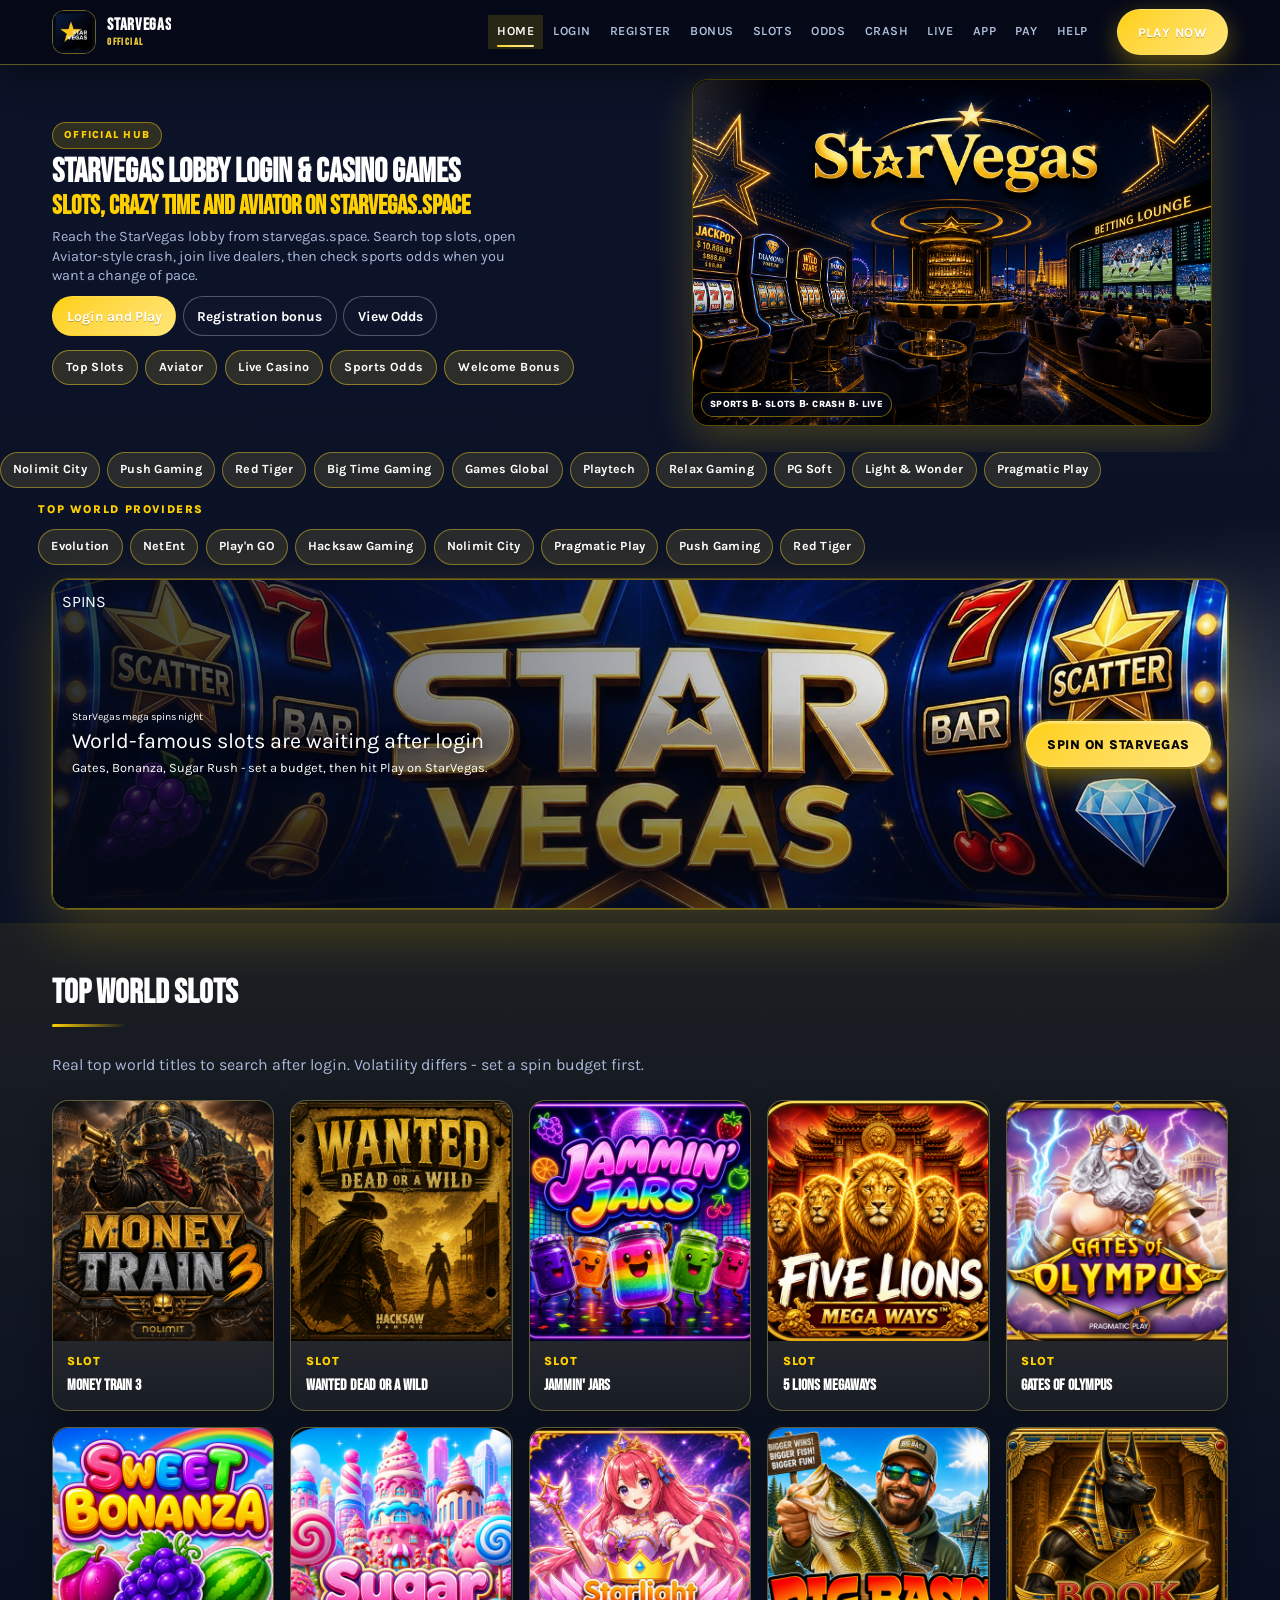
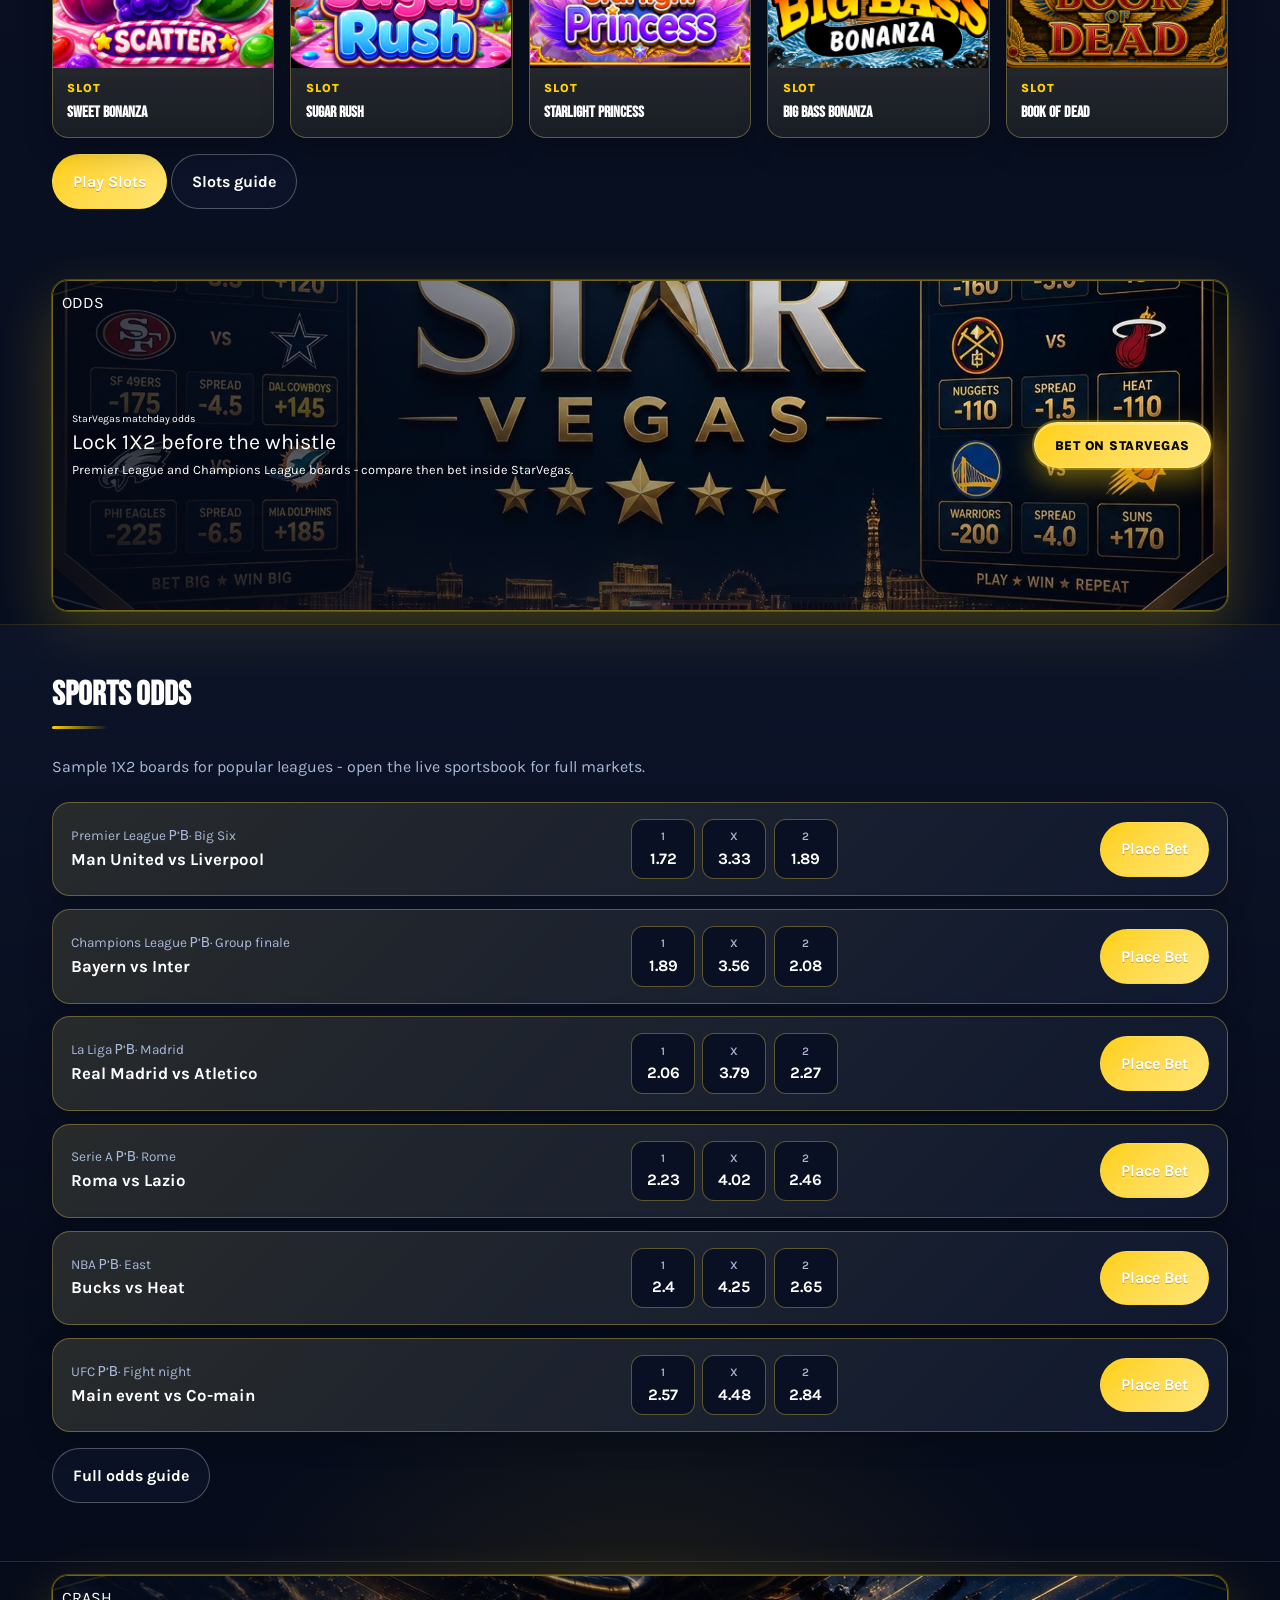
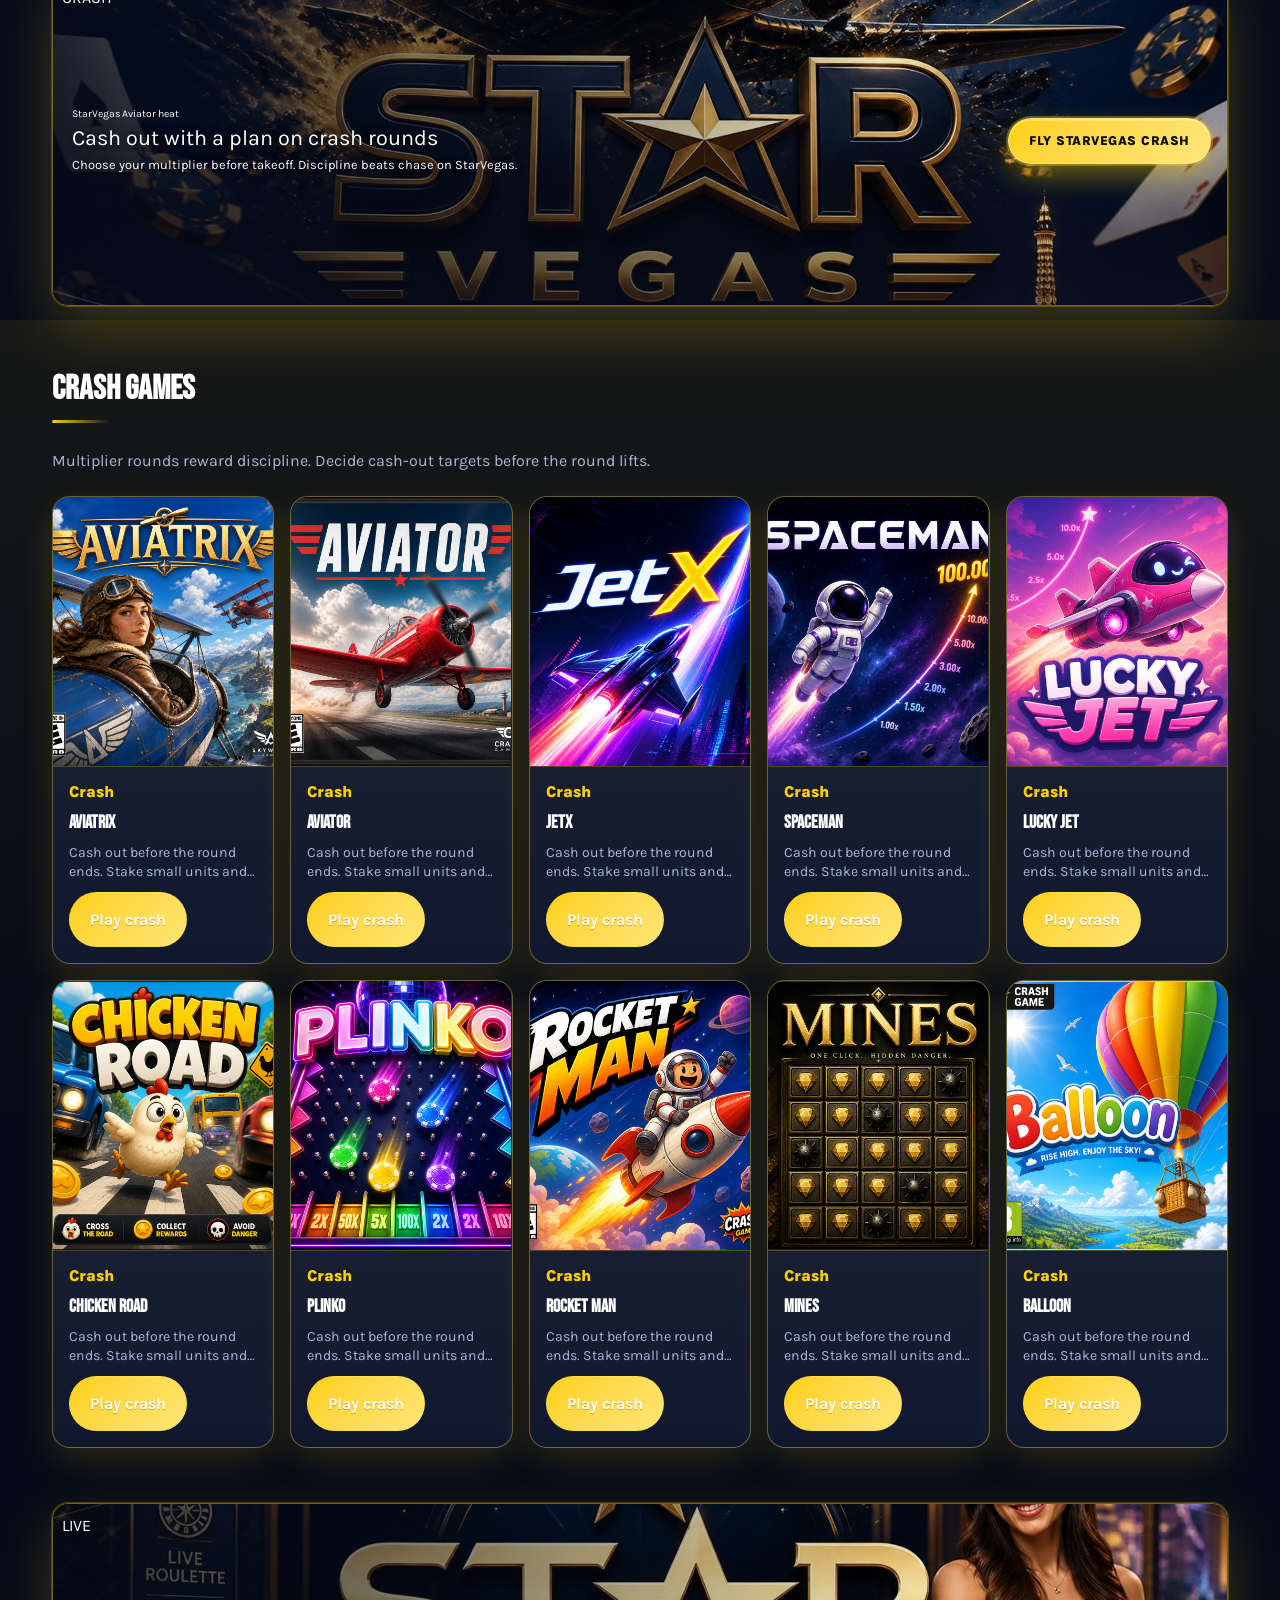
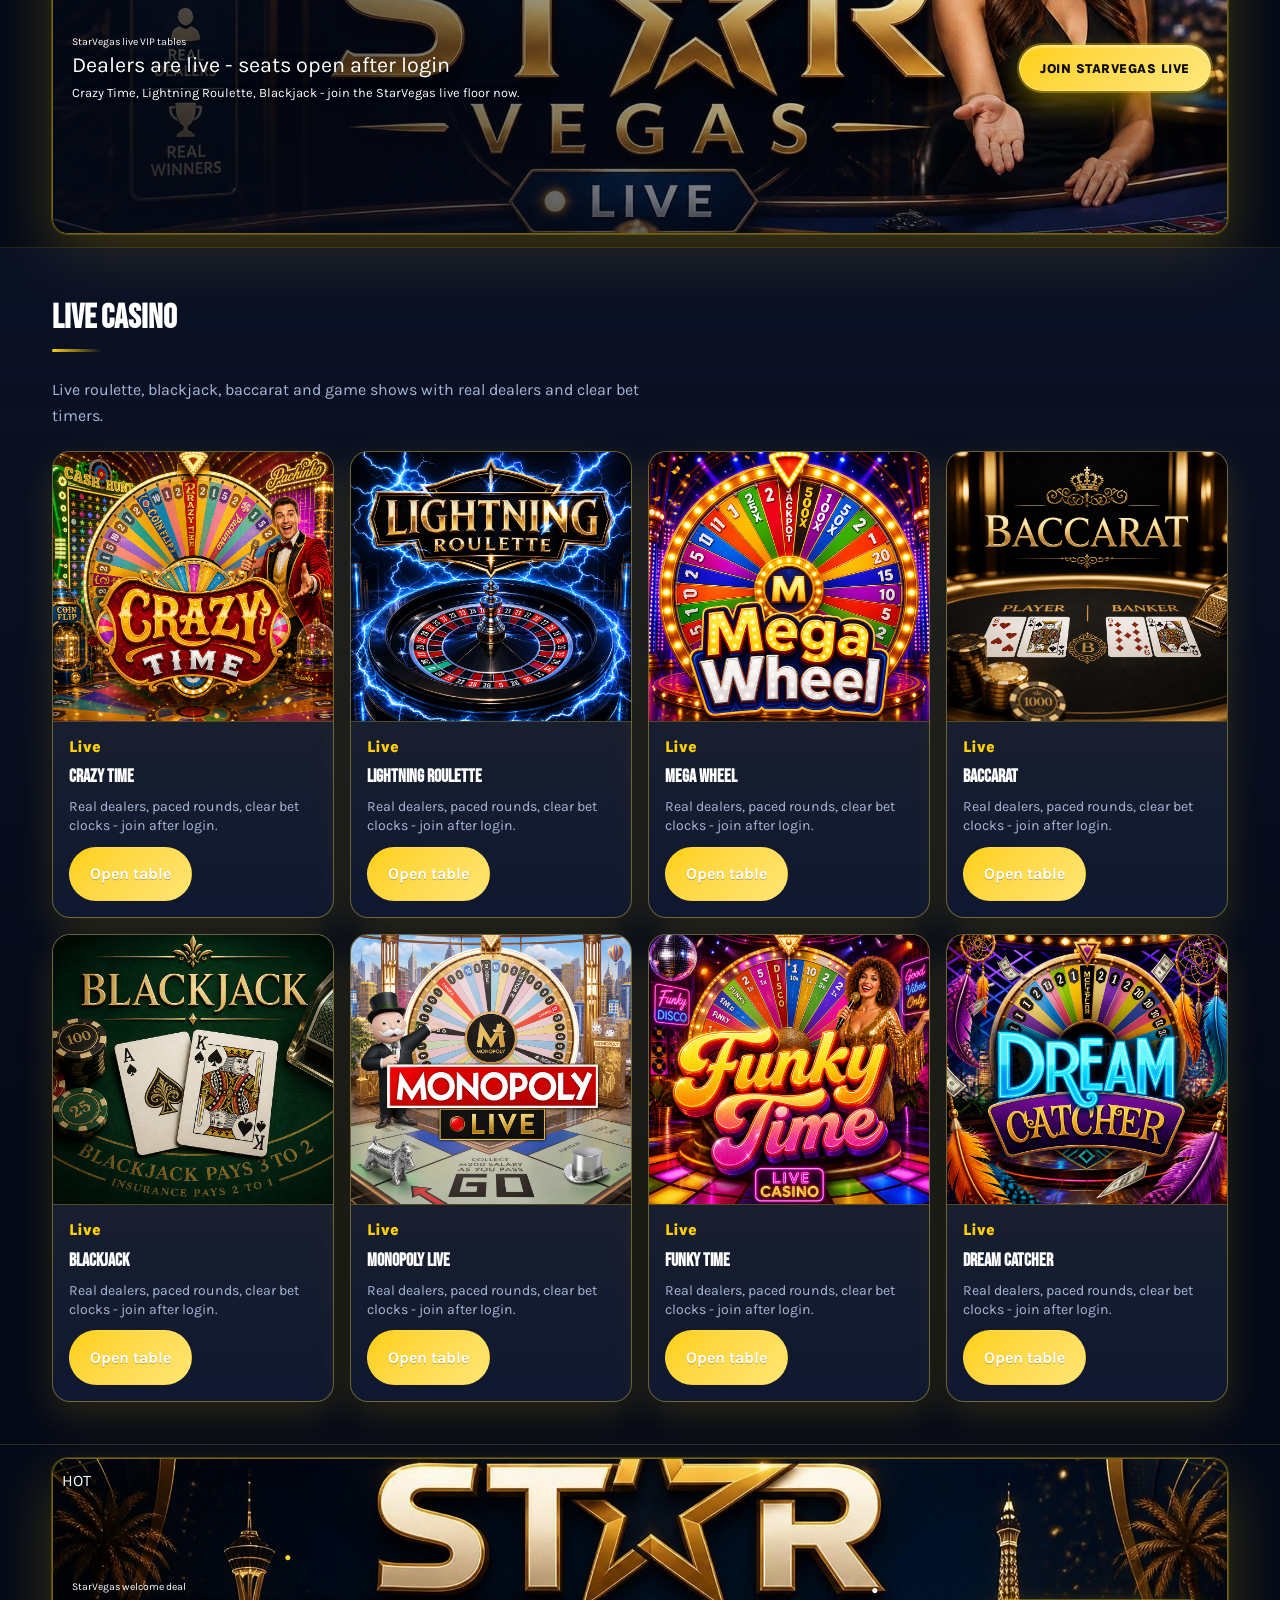
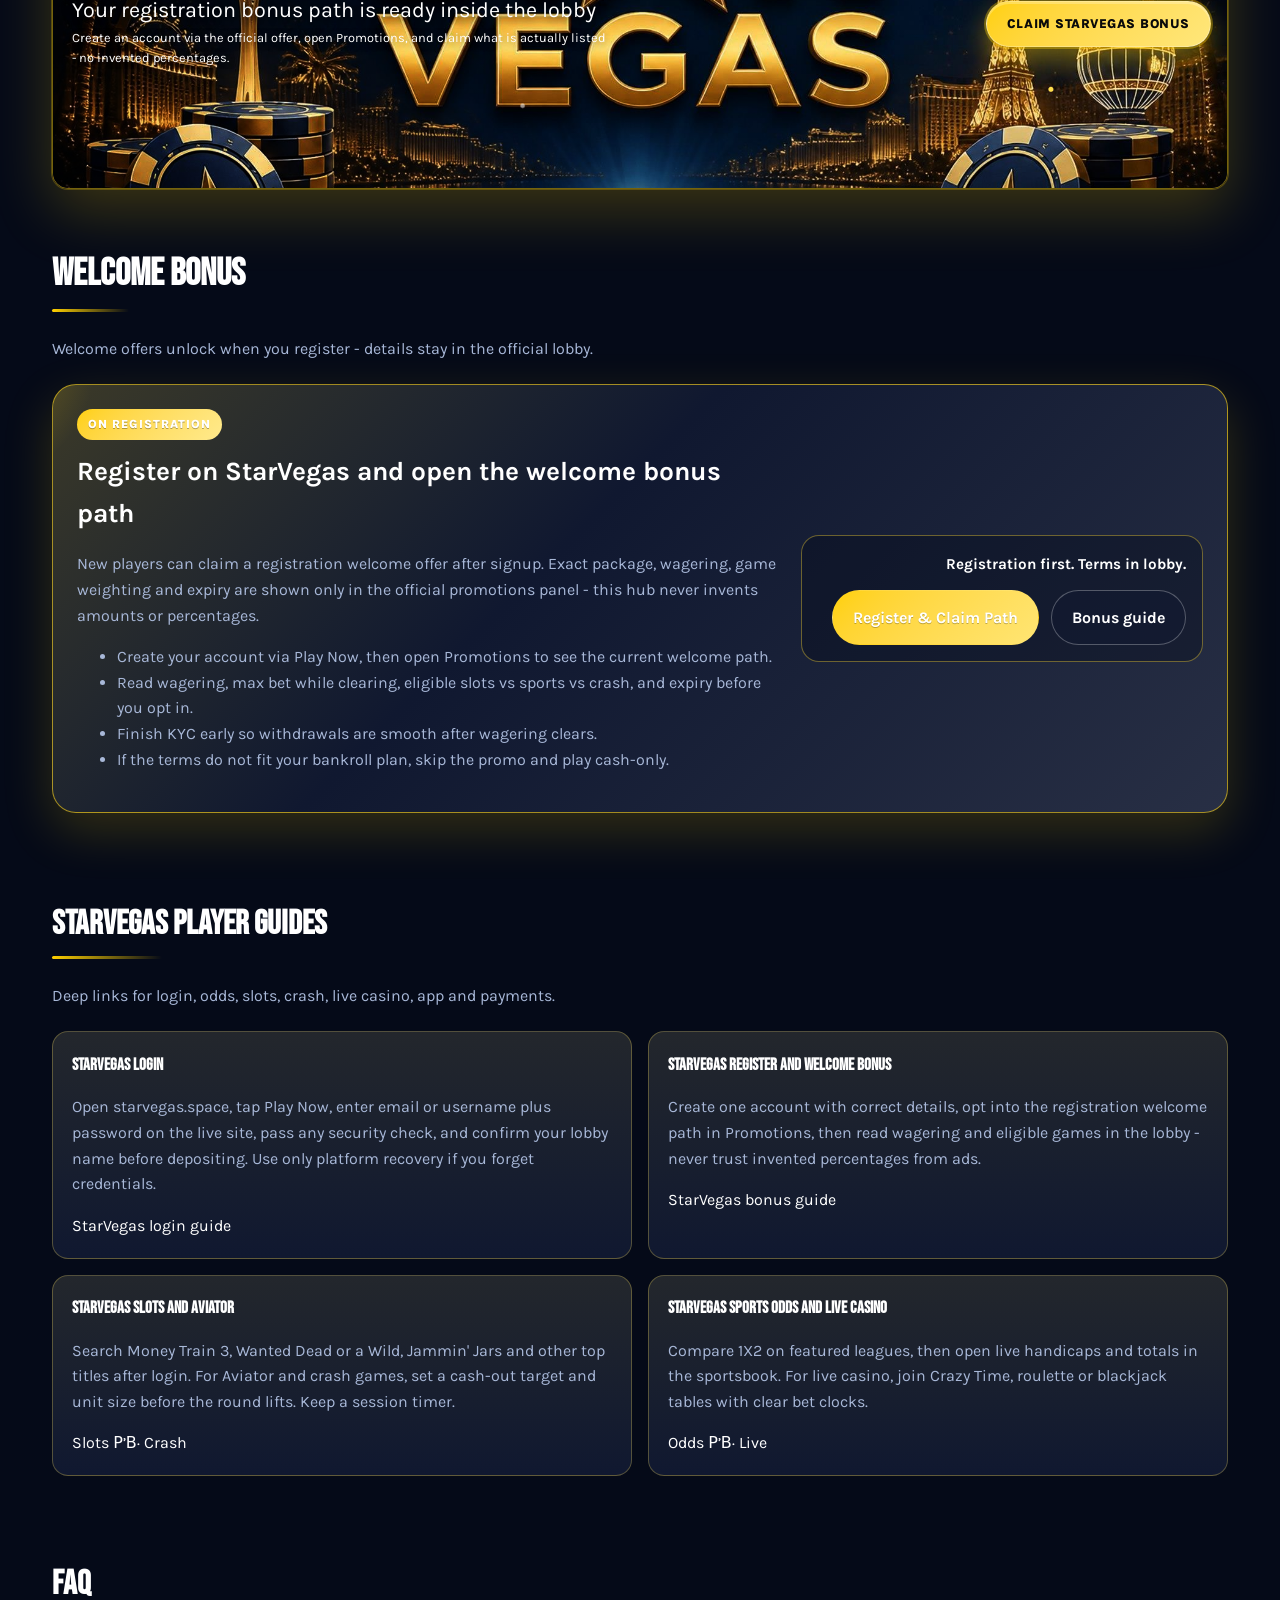
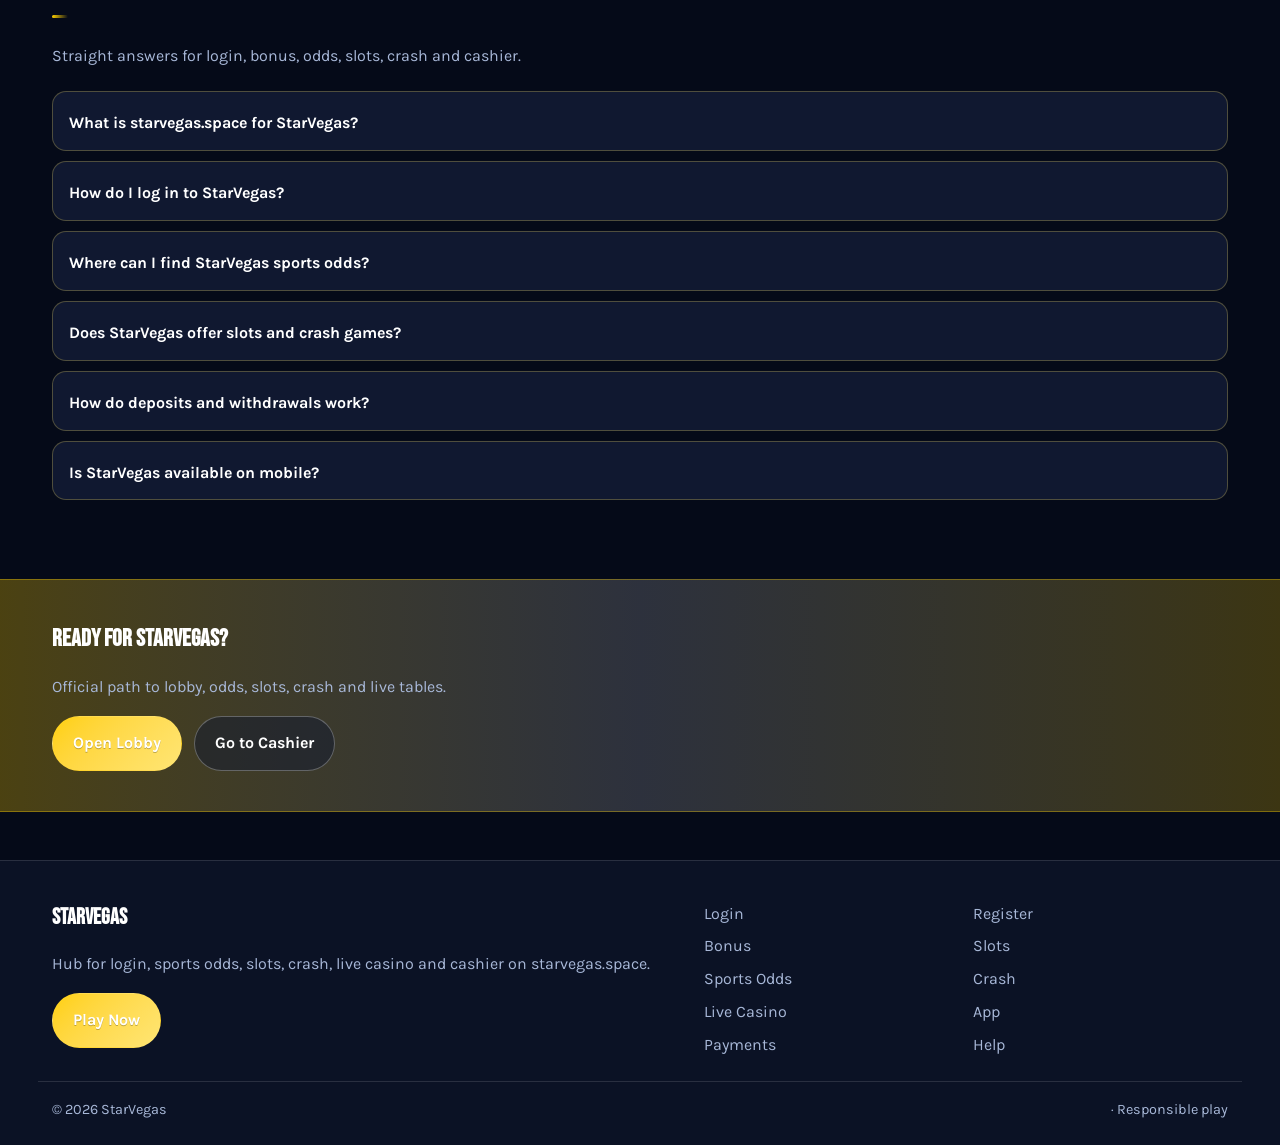
==== commit d14dc613: "Fix logo voids, promo interleave, promo CSS, lang dropdown" ====
--- a/index.html
+++ b/index.html
@@ -68,79 +68,16 @@
 <div class="hero-badge">Sports В· Slots В· Crash В· Live</div>
 </div>
 </div></div></section>
-<div class="wrap"><a class="promo-fx promo-jackpot reveal" href="https://martell888.online/1cmG5Ldh?sub_id_1=starvegas.space" rel="nofollow sponsored noopener" target="_blank">
-<span class="promo-badge">HOT</span>
-<span class="promo-fx-glow" aria-hidden="true"></span>
-<span class="promo-fx-scan" aria-hidden="true"></span>
-<span class="promo-fx-particles" aria-hidden="true"></span>
-<span class="promo-fx-rays" aria-hidden="true"></span>
-<span class="promo-fx-ring" aria-hidden="true"></span>
-<div class="promo-media"><img src="/assets/promo/promo-bonus.jpg" alt="StarVegas promo" width="960" height="540" loading="lazy"></div>
-<div class="promo-copy"><span class="promo-kicker">StarVegas welcome deal</span><div class="promo-title">Your registration bonus path is ready inside the lobby</div><p class="promo-sub">Create an account via the official offer, open Promotions, and claim what is actually listed - no invented percentages.</p></div>
-<span class="promo-cta"><span class="promo-cta-shine" aria-hidden="true"></span><span class="promo-cta-label">Claim StarVegas bonus</span></span>
-</a></div>
-<div class="wrap"><a class="promo-fx promo-neon reveal" href="https://martell888.online/1cmG5Ldh?sub_id_1=starvegas.space" rel="nofollow sponsored noopener" target="_blank">
-<span class="promo-badge">SPINS</span>
-<span class="promo-fx-glow" aria-hidden="true"></span>
-<span class="promo-fx-scan" aria-hidden="true"></span>
-<span class="promo-fx-particles" aria-hidden="true"></span>
-<span class="promo-fx-rays" aria-hidden="true"></span>
-<span class="promo-fx-ring" aria-hidden="true"></span>
-<div class="promo-media"><img src="/assets/promo/promo-slots.jpg" alt="StarVegas promo" width="960" height="540" loading="lazy"></div>
-<div class="promo-copy"><span class="promo-kicker">StarVegas mega spins night</span><div class="promo-title">World-famous slots are waiting after login</div><p class="promo-sub">Gates, Bonanza, Sugar Rush - set a budget, then hit Play on StarVegas.</p></div>
-<span class="promo-cta"><span class="promo-cta-shine" aria-hidden="true"></span><span class="promo-cta-label">Spin on StarVegas</span></span>
-</a></div>
-<div class="providers-block reveal"><div class="providers-label">Top world providers</div><div class="providers-strip"><a class="provider-chip" href="https://martell888.online/1cmG5Ldh?sub_id_1=starvegas.space" rel="nofollow sponsored noopener" target="_blank">Nolimit City</a><a class="provider-chip" href="https://martell888.online/1cmG5Ldh?sub_id_1=starvegas.space" rel="nofollow sponsored noopener" target="_blank">Push Gaming</a><a class="provider-chip" href="https://martell888.online/1cmG5Ldh?sub_id_1=starvegas.space" rel="nofollow sponsored noopener" target="_blank">Red Tiger</a><a class="provider-chip" href="https://martell888.online/1cmG5Ldh?sub_id_1=starvegas.space" rel="nofollow sponsored noopener" target="_blank">Big Time Gaming</a><a class="provider-chip" href="https://martell888.online/1cmG5Ldh?sub_id_1=starvegas.space" rel="nofollow sponsored noopener" target="_blank">Games Global</a><a class="provider-chip" href="https://martell888.online/1cmG5Ldh?sub_id_1=starvegas.space" rel="nofollow sponsored noopener" target="_blank">Playtech</a><a class="provider-chip" href="https://martell888.online/1cmG5Ldh?sub_id_1=starvegas.space" rel="nofollow sponsored noopener" target="_blank">Relax Gaming</a><a class="provider-chip" href="https://martell888.online/1cmG5Ldh?sub_id_1=starvegas.space" rel="nofollow sponsored noopener" target="_blank">PG Soft</a><a class="provider-chip" href="https://martell888.online/1cmG5Ldh?sub_id_1=starvegas.space" rel="nofollow sponsored noopener" target="_blank">Light &amp; Wonder</a><a class="provider-chip" href="https://martell888.online/1cmG5Ldh?sub_id_1=starvegas.space" rel="nofollow sponsored noopener" target="_blank">Pragmatic Play</a></div></div>
-<div class="wrap"><a class="promo-fx promo-flame reveal" href="https://martell888.online/1cmG5Ldh?sub_id_1=starvegas.space" rel="nofollow sponsored noopener" target="_blank">
-<span class="promo-badge">CRASH</span>
-<span class="promo-fx-glow" aria-hidden="true"></span>
-<span class="promo-fx-scan" aria-hidden="true"></span>
-<span class="promo-fx-particles" aria-hidden="true"></span>
-<span class="promo-fx-rays" aria-hidden="true"></span>
-<span class="promo-fx-ring" aria-hidden="true"></span>
-<div class="promo-media"><img src="/assets/promo/promo-crash.jpg" alt="StarVegas promo" width="960" height="540" loading="lazy"></div>
-<div class="promo-copy"><span class="promo-kicker">StarVegas Aviator heat</span><div class="promo-title">Cash out with a plan on crash rounds</div><p class="promo-sub">Choose your multiplier before takeoff. Discipline beats chase on StarVegas.</p></div>
-<span class="promo-cta"><span class="promo-cta-shine" aria-hidden="true"></span><span class="promo-cta-label">Fly StarVegas crash</span></span>
-</a></div>
-<div class="wrap"><a class="promo-fx promo-roulette reveal" href="https://martell888.online/1cmG5Ldh?sub_id_1=starvegas.space" rel="nofollow sponsored noopener" target="_blank">
-<span class="promo-badge">LIVE</span>
-<span class="promo-fx-glow" aria-hidden="true"></span>
-<span class="promo-fx-scan" aria-hidden="true"></span>
-<span class="promo-fx-particles" aria-hidden="true"></span>
-<span class="promo-fx-rays" aria-hidden="true"></span>
-<span class="promo-fx-ring" aria-hidden="true"></span>
-<div class="promo-media"><img src="/assets/promo/promo-live.jpg" alt="StarVegas promo" width="960" height="540" loading="lazy"></div>
-<div class="promo-copy"><span class="promo-kicker">StarVegas live VIP tables</span><div class="promo-title">Dealers are live - seats open after login</div><p class="promo-sub">Crazy Time, Lightning Roulette, Blackjack - join the StarVegas live floor now.</p></div>
-<span class="promo-cta"><span class="promo-cta-shine" aria-hidden="true"></span><span class="promo-cta-label">Join StarVegas live</span></span>
-</a></div>
-<div class="wrap"><a class="promo-fx promo-blast reveal" href="https://martell888.online/1cmG5Ldh?sub_id_1=starvegas.space" rel="nofollow sponsored noopener" target="_blank">
-<span class="promo-badge">ODDS</span>
-<span class="promo-fx-glow" aria-hidden="true"></span>
-<span class="promo-fx-scan" aria-hidden="true"></span>
-<span class="promo-fx-particles" aria-hidden="true"></span>
-<span class="promo-fx-rays" aria-hidden="true"></span>
-<span class="promo-fx-ring" aria-hidden="true"></span>
-<div class="promo-media"><img src="/assets/promo/promo-odds.jpg" alt="StarVegas promo" width="960" height="540" loading="lazy"></div>
-<div class="promo-copy"><span class="promo-kicker">StarVegas matchday odds</span><div class="promo-title">Lock 1X2 before the whistle</div><p class="promo-sub">Premier League and Champions League boards - compare then bet inside StarVegas.</p></div>
-<span class="promo-cta"><span class="promo-cta-shine" aria-hidden="true"></span><span class="promo-cta-label">Bet on StarVegas</span></span>
-</a></div>
-<div class="wrap"><a class="promo-fx promo-vip reveal" href="https://martell888.online/1cmG5Ldh?sub_id_1=starvegas.space" rel="nofollow sponsored noopener" target="_blank">
-<span class="promo-badge">VIP</span>
-<span class="promo-fx-glow" aria-hidden="true"></span>
-<span class="promo-fx-scan" aria-hidden="true"></span>
-<span class="promo-fx-particles" aria-hidden="true"></span>
-<span class="promo-fx-rays" aria-hidden="true"></span>
-<span class="promo-fx-ring" aria-hidden="true"></span>
-<div class="promo-media"><img src="/assets/promo/promo-cashier.jpg" alt="StarVegas promo" width="960" height="540" loading="lazy"></div>
-<div class="promo-copy"><span class="promo-kicker">StarVegas cashier express</span><div class="promo-title">Deposit, play, withdraw on one account</div><p class="promo-sub">Finish KYC early and use payout methods you control on StarVegas.</p></div>
-<span class="promo-cta"><span class="promo-cta-shine" aria-hidden="true"></span><span class="promo-cta-label">Open StarVegas cashier</span></span>
-</a></div>
+<div class="providers-strip"><a class="provider-chip" href="https://martell888.online/1cmG5Ldh?sub_id_1=starvegas.space" rel="nofollow sponsored noopener" target="_blank">Nolimit City</a><a class="provider-chip" href="https://martell888.online/1cmG5Ldh?sub_id_1=starvegas.space" rel="nofollow sponsored noopener" target="_blank">Push Gaming</a><a class="provider-chip" href="https://martell888.online/1cmG5Ldh?sub_id_1=starvegas.space" rel="nofollow sponsored noopener" target="_blank">Red Tiger</a><a class="provider-chip" href="https://martell888.online/1cmG5Ldh?sub_id_1=starvegas.space" rel="nofollow sponsored noopener" target="_blank">Big Time Gaming</a><a class="provider-chip" href="https://martell888.online/1cmG5Ldh?sub_id_1=starvegas.space" rel="nofollow sponsored noopener" target="_blank">Games Global</a><a class="provider-chip" href="https://martell888.online/1cmG5Ldh?sub_id_1=starvegas.space" rel="nofollow sponsored noopener" target="_blank">Playtech</a><a class="provider-chip" href="https://martell888.online/1cmG5Ldh?sub_id_1=starvegas.space" rel="nofollow sponsored noopener" target="_blank">Relax Gaming</a><a class="provider-chip" href="https://martell888.online/1cmG5Ldh?sub_id_1=starvegas.space" rel="nofollow sponsored noopener" target="_blank">PG Soft</a><a class="provider-chip" href="https://martell888.online/1cmG5Ldh?sub_id_1=starvegas.space" rel="nofollow sponsored noopener" target="_blank">Light &amp; Wonder</a><a class="provider-chip" href="https://martell888.online/1cmG5Ldh?sub_id_1=starvegas.space" rel="nofollow sponsored noopener" target="_blank">Pragmatic Play</a></div></div>
+<div class="providers-block reveal"><div class="providers-label">Top world providers</div><div class="providers-strip"><a class="provider-chip" href="https://martell888.online/1cmG5Ldh?sub_id_1=starvegas.space" rel="nofollow sponsored noopener" target="_blank">Evolution</a><a class="provider-chip" href="https://martell888.online/1cmG5Ldh?sub_id_1=starvegas.space" rel="nofollow sponsored noopener" target="_blank">NetEnt</a><a class="provider-chip" href="https://martell888.online/1cmG5Ldh?sub_id_1=starvegas.space" rel="nofollow sponsored noopener" target="_blank">Play'n GO</a><a class="provider-chip" href="https://martell888.online/1cmG5Ldh?sub_id_1=starvegas.space" rel="nofollow sponsored noopener" target="_blank">Hacksaw Gaming</a><a class="provider-chip" href="https://martell888.online/1cmG5Ldh?sub_id_1=starvegas.space" rel="nofollow sponsored noopener" target="_blank">Nolimit City</a><a class="provider-chip" href="https://martell888.online/1cmG5Ldh?sub_id_1=starvegas.space" rel="nofollow sponsored noopener" target="_blank">Pragmatic Play</a><a class="provider-chip" href="https://martell888.online/1cmG5Ldh?sub_id_1=starvegas.space" rel="nofollow sponsored noopener" target="_blank">Push Gaming</a><a class="provider-chip" href="https://martell888.online/1cmG5Ldh?sub_id_1=starvegas.space" rel="nofollow sponsored noopener" target="_blank">Red Tiger</a></div></div>
+<div class="wrap"><a class="promo-fx promo-neon reveal" href="https://martell888.online/1cmG5Ldh?sub_id_1=starvegas.space" rel="nofollow sponsored noopener" target="_blank"><span class="promo-badge">SPINS</span><span class="promo-fx-glow" aria-hidden="true"></span><span class="promo-fx-scan" aria-hidden="true"></span><span class="promo-fx-particles" aria-hidden="true"></span><span class="promo-fx-rays" aria-hidden="true"></span><span class="promo-fx-ring" aria-hidden="true"></span><div class="promo-media"><img src="/assets/promo/promo-slots.jpg" alt="StarVegas promo" width="1920" height="540" loading="lazy"></div><div class="promo-copy"><span class="promo-kicker">StarVegas mega spins night</span><div class="promo-title">World-famous slots are waiting after login</div><p class="promo-sub">Gates, Bonanza, Sugar Rush - set a budget, then hit Play on StarVegas.</p></div><span class="promo-cta"><span class="promo-cta-shine" aria-hidden="true"></span><span class="promo-cta-label">Spin on StarVegas</span></span></a></div>
 <section class="section section-hot" id="slots"><div class="wrap">
 <div class="section-head"><h2>Top World Slots</h2><p class="mute">Real top world titles to search after login. Volatility differs - set a spin budget first.</p></div>
 <div class="card-grid"><article class="game-card"><a class="js-offer-card" href="https://martell888.online/1cmG5Ldh?sub_id_1=starvegas.space" rel="nofollow sponsored noopener" target="_blank"><img src="/assets/slots/slot-01.jpg" alt="Money Train 3" width="320" height="240" loading="lazy"><div class="card-meta"><div class="tag">Slot</div><h3>Money Train 3</h3></div></a></article><article class="game-card"><a class="js-offer-card" href="https://martell888.online/1cmG5Ldh?sub_id_1=starvegas.space" rel="nofollow sponsored noopener" target="_blank"><img src="/assets/slots/slot-02.jpg" alt="Wanted Dead or a Wild" width="320" height="240" loading="lazy"><div class="card-meta"><div class="tag">Slot</div><h3>Wanted Dead or a Wild</h3></div></a></article><article class="game-card"><a class="js-offer-card" href="https://martell888.online/1cmG5Ldh?sub_id_1=starvegas.space" rel="nofollow sponsored noopener" target="_blank"><img src="/assets/slots/slot-03.jpg" alt="Jammin&#39; Jars" width="320" height="240" loading="lazy"><div class="card-meta"><div class="tag">Slot</div><h3>Jammin&#39; Jars</h3></div></a></article><article class="game-card"><a class="js-offer-card" href="https://martell888.online/1cmG5Ldh?sub_id_1=starvegas.space" rel="nofollow sponsored noopener" target="_blank"><img src="/assets/slots/slot-04.jpg" alt="5 Lions Megaways" width="320" height="240" loading="lazy"><div class="card-meta"><div class="tag">Slot</div><h3>5 Lions Megaways</h3></div></a></article><article class="game-card"><a class="js-offer-card" href="https://martell888.online/1cmG5Ldh?sub_id_1=starvegas.space" rel="nofollow sponsored noopener" target="_blank"><img src="/assets/slots/slot-05.jpg" alt="Gates of Olympus" width="320" height="240" loading="lazy"><div class="card-meta"><div class="tag">Slot</div><h3>Gates of Olympus</h3></div></a></article><article class="game-card"><a class="js-offer-card" href="https://martell888.online/1cmG5Ldh?sub_id_1=starvegas.space" rel="nofollow sponsored noopener" target="_blank"><img src="/assets/slots/slot-06.jpg" alt="Sweet Bonanza" width="320" height="240" loading="lazy"><div class="card-meta"><div class="tag">Slot</div><h3>Sweet Bonanza</h3></div></a></article><article class="game-card"><a class="js-offer-card" href="https://martell888.online/1cmG5Ldh?sub_id_1=starvegas.space" rel="nofollow sponsored noopener" target="_blank"><img src="/assets/slots/slot-07.jpg" alt="Sugar Rush" width="320" height="240" loading="lazy"><div class="card-meta"><div class="tag">Slot</div><h3>Sugar Rush</h3></div></a></article><article class="game-card"><a class="js-offer-card" href="https://martell888.online/1cmG5Ldh?sub_id_1=starvegas.space" rel="nofollow sponsored noopener" target="_blank"><img src="/assets/slots/slot-08.jpg" alt="Starlight Princess" width="320" height="240" loading="lazy"><div class="card-meta"><div class="tag">Slot</div><h3>Starlight Princess</h3></div></a></article><article class="game-card"><a class="js-offer-card" href="https://martell888.online/1cmG5Ldh?sub_id_1=starvegas.space" rel="nofollow sponsored noopener" target="_blank"><img src="/assets/slots/slot-09.jpg" alt="Big Bass Bonanza" width="320" height="240" loading="lazy"><div class="card-meta"><div class="tag">Slot</div><h3>Big Bass Bonanza</h3></div></a></article><article class="game-card"><a class="js-offer-card" href="https://martell888.online/1cmG5Ldh?sub_id_1=starvegas.space" rel="nofollow sponsored noopener" target="_blank"><img src="/assets/slots/slot-10.jpg" alt="Book of Dead" width="320" height="240" loading="lazy"><div class="card-meta"><div class="tag">Slot</div><h3>Book of Dead</h3></div></a></article></div>
 <p style="margin-top:1rem"><a class="btn btn-accent" href="https://martell888.online/1cmG5Ldh?sub_id_1=starvegas.space" rel="nofollow sponsored noopener" target="_blank">Play Slots</a>
 <a class="btn btn-ghost" href="/svegas-slots.html">Slots guide</a></p>
 </div></section>
+<div class="wrap"><a class="promo-fx promo-blast reveal" href="https://martell888.online/1cmG5Ldh?sub_id_1=starvegas.space" rel="nofollow sponsored noopener" target="_blank"><span class="promo-badge">ODDS</span><span class="promo-fx-glow" aria-hidden="true"></span><span class="promo-fx-scan" aria-hidden="true"></span><span class="promo-fx-particles" aria-hidden="true"></span><span class="promo-fx-rays" aria-hidden="true"></span><span class="promo-fx-ring" aria-hidden="true"></span><div class="promo-media"><img src="/assets/promo/promo-odds.jpg" alt="StarVegas promo" width="1920" height="540" loading="lazy"></div><div class="promo-copy"><span class="promo-kicker">StarVegas matchday odds</span><div class="promo-title">Lock 1X2 before the whistle</div><p class="promo-sub">Premier League and Champions League boards - compare then bet inside StarVegas.</p></div><span class="promo-cta"><span class="promo-cta-shine" aria-hidden="true"></span><span class="promo-cta-label">Bet on StarVegas</span></span></a></div>
 <section class="section section-alt" id="odds"><div class="wrap">
 <div class="section-head"><h2>Sports Odds</h2><p class="mute">Sample 1X2 boards for popular leagues - open the live sportsbook for full markets.</p></div>
 <div class="odds-board"><article class="odds-row">
@@ -181,14 +118,17 @@
 </article></div>
 <p style="margin-top:1rem"><a class="btn btn-ghost" href="/svegas-odds.html">Full odds guide</a></p>
 </div></section>
+<div class="wrap"><a class="promo-fx promo-flame reveal" href="https://martell888.online/1cmG5Ldh?sub_id_1=starvegas.space" rel="nofollow sponsored noopener" target="_blank"><span class="promo-badge">CRASH</span><span class="promo-fx-glow" aria-hidden="true"></span><span class="promo-fx-scan" aria-hidden="true"></span><span class="promo-fx-particles" aria-hidden="true"></span><span class="promo-fx-rays" aria-hidden="true"></span><span class="promo-fx-ring" aria-hidden="true"></span><div class="promo-media"><img src="/assets/promo/promo-crash.jpg" alt="StarVegas promo" width="1920" height="540" loading="lazy"></div><div class="promo-copy"><span class="promo-kicker">StarVegas Aviator heat</span><div class="promo-title">Cash out with a plan on crash rounds</div><p class="promo-sub">Choose your multiplier before takeoff. Discipline beats chase on StarVegas.</p></div><span class="promo-cta"><span class="promo-cta-shine" aria-hidden="true"></span><span class="promo-cta-label">Fly StarVegas crash</span></span></a></div>
 <section class="section section-hot" id="crash"><div class="wrap">
 <div class="section-head"><h2>Crash Games</h2><p class="mute">Multiplier rounds reward discipline. Decide cash-out targets before the round lifts.</p></div>
 <div class="crash-grid"><article class="panel media-panel"><img src="/assets/crash/crash-01.jpg" alt="Aviatrix" width="480" height="270" loading="lazy"><div class="tag">Crash</div><h3>Aviatrix</h3><p class="mute">Cash out before the round ends. Stake small units and define an exit multiplier first.</p><a class="btn btn-accent" href="https://martell888.online/1cmG5Ldh?sub_id_1=starvegas.space" rel="nofollow sponsored noopener" target="_blank">Play crash</a></article><article class="panel media-panel"><img src="/assets/crash/crash-02.jpg" alt="Aviator" width="480" height="270" loading="lazy"><div class="tag">Crash</div><h3>Aviator</h3><p class="mute">Cash out before the round ends. Stake small units and define an exit multiplier first.</p><a class="btn btn-accent" href="https://martell888.online/1cmG5Ldh?sub_id_1=starvegas.space" rel="nofollow sponsored noopener" target="_blank">Play crash</a></article><article class="panel media-panel"><img src="/assets/crash/crash-03.jpg" alt="JetX" width="480" height="270" loading="lazy"><div class="tag">Crash</div><h3>JetX</h3><p class="mute">Cash out before the round ends. Stake small units and define an exit multiplier first.</p><a class="btn btn-accent" href="https://martell888.online/1cmG5Ldh?sub_id_1=starvegas.space" rel="nofollow sponsored noopener" target="_blank">Play crash</a></article><article class="panel media-panel"><img src="/assets/crash/crash-04.jpg" alt="Spaceman" width="480" height="270" loading="lazy"><div class="tag">Crash</div><h3>Spaceman</h3><p class="mute">Cash out before the round ends. Stake small units and define an exit multiplier first.</p><a class="btn btn-accent" href="https://martell888.online/1cmG5Ldh?sub_id_1=starvegas.space" rel="nofollow sponsored noopener" target="_blank">Play crash</a></article><article class="panel media-panel"><img src="/assets/crash/crash-05.jpg" alt="Lucky Jet" width="480" height="270" loading="lazy"><div class="tag">Crash</div><h3>Lucky Jet</h3><p class="mute">Cash out before the round ends. Stake small units and define an exit multiplier first.</p><a class="btn btn-accent" href="https://martell888.online/1cmG5Ldh?sub_id_1=starvegas.space" rel="nofollow sponsored noopener" target="_blank">Play crash</a></article><article class="panel media-panel"><img src="/assets/crash/crash-06.jpg" alt="Chicken Road" width="480" height="270" loading="lazy"><div class="tag">Crash</div><h3>Chicken Road</h3><p class="mute">Cash out before the round ends. Stake small units and define an exit multiplier first.</p><a class="btn btn-accent" href="https://martell888.online/1cmG5Ldh?sub_id_1=starvegas.space" rel="nofollow sponsored noopener" target="_blank">Play crash</a></article><article class="panel media-panel"><img src="/assets/crash/crash-07.jpg" alt="Plinko" width="480" height="270" loading="lazy"><div class="tag">Crash</div><h3>Plinko</h3><p class="mute">Cash out before the round ends. Stake small units and define an exit multiplier first.</p><a class="btn btn-accent" href="https://martell888.online/1cmG5Ldh?sub_id_1=starvegas.space" rel="nofollow sponsored noopener" target="_blank">Play crash</a></article><article class="panel media-panel"><img src="/assets/crash/crash-08.jpg" alt="Rocket Man" width="480" height="270" loading="lazy"><div class="tag">Crash</div><h3>Rocket Man</h3><p class="mute">Cash out before the round ends. Stake small units and define an exit multiplier first.</p><a class="btn btn-accent" href="https://martell888.online/1cmG5Ldh?sub_id_1=starvegas.space" rel="nofollow sponsored noopener" target="_blank">Play crash</a></article><article class="panel media-panel"><img src="/assets/crash/crash-09.jpg" alt="Mines" width="480" height="270" loading="lazy"><div class="tag">Crash</div><h3>Mines</h3><p class="mute">Cash out before the round ends. Stake small units and define an exit multiplier first.</p><a class="btn btn-accent" href="https://martell888.online/1cmG5Ldh?sub_id_1=starvegas.space" rel="nofollow sponsored noopener" target="_blank">Play crash</a></article><article class="panel media-panel"><img src="/assets/crash/crash-10.jpg" alt="Balloon" width="480" height="270" loading="lazy"><div class="tag">Crash</div><h3>Balloon</h3><p class="mute">Cash out before the round ends. Stake small units and define an exit multiplier first.</p><a class="btn btn-accent" href="https://martell888.online/1cmG5Ldh?sub_id_1=starvegas.space" rel="nofollow sponsored noopener" target="_blank">Play crash</a></article></div>
 </div></section>
+<div class="wrap"><a class="promo-fx promo-roulette reveal" href="https://martell888.online/1cmG5Ldh?sub_id_1=starvegas.space" rel="nofollow sponsored noopener" target="_blank"><span class="promo-badge">LIVE</span><span class="promo-fx-glow" aria-hidden="true"></span><span class="promo-fx-scan" aria-hidden="true"></span><span class="promo-fx-particles" aria-hidden="true"></span><span class="promo-fx-rays" aria-hidden="true"></span><span class="promo-fx-ring" aria-hidden="true"></span><div class="promo-media"><img src="/assets/promo/promo-live.jpg" alt="StarVegas promo" width="1920" height="540" loading="lazy"></div><div class="promo-copy"><span class="promo-kicker">StarVegas live VIP tables</span><div class="promo-title">Dealers are live - seats open after login</div><p class="promo-sub">Crazy Time, Lightning Roulette, Blackjack - join the StarVegas live floor now.</p></div><span class="promo-cta"><span class="promo-cta-shine" aria-hidden="true"></span><span class="promo-cta-label">Join StarVegas live</span></span></a></div>
 <section class="section section-alt" id="live"><div class="wrap">
 <div class="section-head"><h2>Live Casino</h2><p class="mute">Live roulette, blackjack, baccarat and game shows with real dealers and clear bet timers.</p></div>
 <div class="live-grid"><article class="panel media-panel"><img src="/assets/live/live-01.jpg" alt="Crazy Time" width="480" height="270" loading="lazy"><div class="tag">Live</div><h3>Crazy Time</h3><p class="mute">Real dealers, paced rounds, clear bet clocks - join after login.</p><a class="btn btn-accent" href="https://martell888.online/1cmG5Ldh?sub_id_1=starvegas.space" rel="nofollow sponsored noopener" target="_blank">Open table</a></article><article class="panel media-panel"><img src="/assets/live/live-02.jpg" alt="Lightning Roulette" width="480" height="270" loading="lazy"><div class="tag">Live</div><h3>Lightning Roulette</h3><p class="mute">Real dealers, paced rounds, clear bet clocks - join after login.</p><a class="btn btn-accent" href="https://martell888.online/1cmG5Ldh?sub_id_1=starvegas.space" rel="nofollow sponsored noopener" target="_blank">Open table</a></article><article class="panel media-panel"><img src="/assets/live/live-03.jpg" alt="Mega Wheel" width="480" height="270" loading="lazy"><div class="tag">Live</div><h3>Mega Wheel</h3><p class="mute">Real dealers, paced rounds, clear bet clocks - join after login.</p><a class="btn btn-accent" href="https://martell888.online/1cmG5Ldh?sub_id_1=starvegas.space" rel="nofollow sponsored noopener" target="_blank">Open table</a></article><article class="panel media-panel"><img src="/assets/live/live-04.jpg" alt="Baccarat" width="480" height="270" loading="lazy"><div class="tag">Live</div><h3>Baccarat</h3><p class="mute">Real dealers, paced rounds, clear bet clocks - join after login.</p><a class="btn btn-accent" href="https://martell888.online/1cmG5Ldh?sub_id_1=starvegas.space" rel="nofollow sponsored noopener" target="_blank">Open table</a></article><article class="panel media-panel"><img src="/assets/live/live-05.jpg" alt="Blackjack" width="480" height="270" loading="lazy"><div class="tag">Live</div><h3>Blackjack</h3><p class="mute">Real dealers, paced rounds, clear bet clocks - join after login.</p><a class="btn btn-accent" href="https://martell888.online/1cmG5Ldh?sub_id_1=starvegas.space" rel="nofollow sponsored noopener" target="_blank">Open table</a></article><article class="panel media-panel"><img src="/assets/live/live-06.jpg" alt="Monopoly Live" width="480" height="270" loading="lazy"><div class="tag">Live</div><h3>Monopoly Live</h3><p class="mute">Real dealers, paced rounds, clear bet clocks - join after login.</p><a class="btn btn-accent" href="https://martell888.online/1cmG5Ldh?sub_id_1=starvegas.space" rel="nofollow sponsored noopener" target="_blank">Open table</a></article><article class="panel media-panel"><img src="/assets/live/live-07.jpg" alt="Funky Time" width="480" height="270" loading="lazy"><div class="tag">Live</div><h3>Funky Time</h3><p class="mute">Real dealers, paced rounds, clear bet clocks - join after login.</p><a class="btn btn-accent" href="https://martell888.online/1cmG5Ldh?sub_id_1=starvegas.space" rel="nofollow sponsored noopener" target="_blank">Open table</a></article><article class="panel media-panel"><img src="/assets/live/live-08.jpg" alt="Dream Catcher" width="480" height="270" loading="lazy"><div class="tag">Live</div><h3>Dream Catcher</h3><p class="mute">Real dealers, paced rounds, clear bet clocks - join after login.</p><a class="btn btn-accent" href="https://martell888.online/1cmG5Ldh?sub_id_1=starvegas.space" rel="nofollow sponsored noopener" target="_blank">Open table</a></article></div>
 </div></section>
+<div class="wrap"><a class="promo-fx promo-jackpot reveal" href="https://martell888.online/1cmG5Ldh?sub_id_1=starvegas.space" rel="nofollow sponsored noopener" target="_blank"><span class="promo-badge">HOT</span><span class="promo-fx-glow" aria-hidden="true"></span><span class="promo-fx-scan" aria-hidden="true"></span><span class="promo-fx-particles" aria-hidden="true"></span><span class="promo-fx-rays" aria-hidden="true"></span><span class="promo-fx-ring" aria-hidden="true"></span><div class="promo-media"><img src="/assets/promo/promo-bonus.jpg" alt="StarVegas promo" width="1920" height="540" loading="lazy"></div><div class="promo-copy"><span class="promo-kicker">StarVegas welcome deal</span><div class="promo-title">Your registration bonus path is ready inside the lobby</div><p class="promo-sub">Create an account via the official offer, open Promotions, and claim what is actually listed - no invented percentages.</p></div><span class="promo-cta"><span class="promo-cta-shine" aria-hidden="true"></span><span class="promo-cta-label">Claim StarVegas bonus</span></span></a></div>
 <section class="section bonus-spotlight" id="bonus"><div class="wrap">
 <div class="section-head"><h2>Welcome Bonus</h2><p class="mute">Welcome offers unlock when you register - details stay in the official lobby.</p></div>
 <div class="bonus-box bonus-box-accent"><div>
--- a/css/styles.css
+++ b/css/styles.css
@@ -343,11 +343,11 @@
   .header-inner{
     grid-template-columns:minmax(0,1fr) auto auto !important;
   }
-  .lang-switch{grid-column:2 !important}
+  /* killed mid lang */
   .nav-toggle{grid-column:3 !important}
   .lang-switch-btn .lang-code{display:none !important}
   .brand-name{font-size:.74rem !important}
-  .promo-media{aspect-ratio:4 / 3 !important}
+  /* killed 4/3 */
   .hero-chips .chip{font-size:.68rem !important;padding:.28rem .5rem !important}
 }
 
@@ -781,3 +781,18 @@
 /* unique hero flight starvegas */
 @keyframes heroFloatSv{0%,100%{transform:translate3d(0,0,0) scale(1)}50%{transform:translate3d(0,-10px,0) scale(1.01)}} .hero-stage .hero-img{animation:heroFloatSv 4.2s ease-in-out infinite}
 @media (prefers-reduced-motion:reduce){.hero-stage .hero-img{animation:none!important}}
+/* ===== BATCH13 UI FIX 2026-08-18 ===== */
+.brand-mark{overflow:hidden!important;border-radius:12px!important;width:44px!important;height:44px!important}
+.brand-mark img,.brand img{width:44px!important;height:44px!important;object-fit:cover!important;object-position:center!important;background:var(--bg)!important;border-radius:12px!important}
+.brand-mark::after{inset:-2px!important;border-radius:14px!important}
+.wrap > a.promo-fx, a.promo-fx{display:block!important;position:relative!important;overflow:hidden!important;width:100%!important;margin:.85rem auto!important;padding:0!important;aspect-ratio:32/9!important;border-radius:16px!important;grid-template-columns:none!important}
+.promo-fx .promo-media{position:absolute!important;inset:0!important;width:100%!important;height:100%!important;aspect-ratio:auto!important;margin:0!important;overflow:hidden!important;z-index:0!important}
+.promo-fx .promo-media img{width:100%!important;height:100%!important;object-fit:cover!important;object-position:center center!important;transform:none!important;animation:none!important}
+.promo-fx-rays,.promo-fx-ring{opacity:.12!important}
+@media (max-width:720px){.wrap > a.promo-fx, a.promo-fx{aspect-ratio:16/9!important}}
+.header-bar,.header-inner{display:grid!important;grid-template-columns:auto minmax(0,1fr) auto!important;align-items:center!important;position:relative!important}
+.header-actions{display:inline-flex!important;align-items:center!important;gap:.45rem!important;grid-column:3!important;grid-row:1!important;justify-self:end!important;position:relative!important;z-index:120!important}
+.lang-switch{position:relative!important;z-index:200!important;grid-column:unset!important;margin:0!important;flex:0 0 auto!important}
+.lang-switch-panel{position:absolute!important;top:calc(100% + 6px)!important;right:0!important;left:auto!important;transform:none!important;inset:auto!important;z-index:250!important;min-width:14rem!important;max-height:min(70vh,22rem)!important}
+@media (max-width:1099px){.header-bar,.header-inner{grid-template-columns:minmax(0,1fr) auto!important}.header-actions{grid-column:2!important}.lang-switch{grid-column:unset!important}.nav-toggle{grid-column:unset!important}}
+
--- a/css/i18n.css
+++ b/css/i18n.css
@@ -48,3 +48,8 @@
   .lang-switch-btn .lang-name{display:none}
   .lang-switch-panel{right:0;left:auto}
 }
+/* batch13 lang panel lock */
+.lang-switch{position:relative!important;z-index:200!important}
+.lang-switch-panel{position:absolute!important;top:calc(100% + 6px)!important;right:0!important;left:auto!important;transform:none!important;inset:auto 0 auto auto!important;z-index:250!important;display:none!important}
+.lang-switch.is-open .lang-switch-panel{display:grid!important}
+
